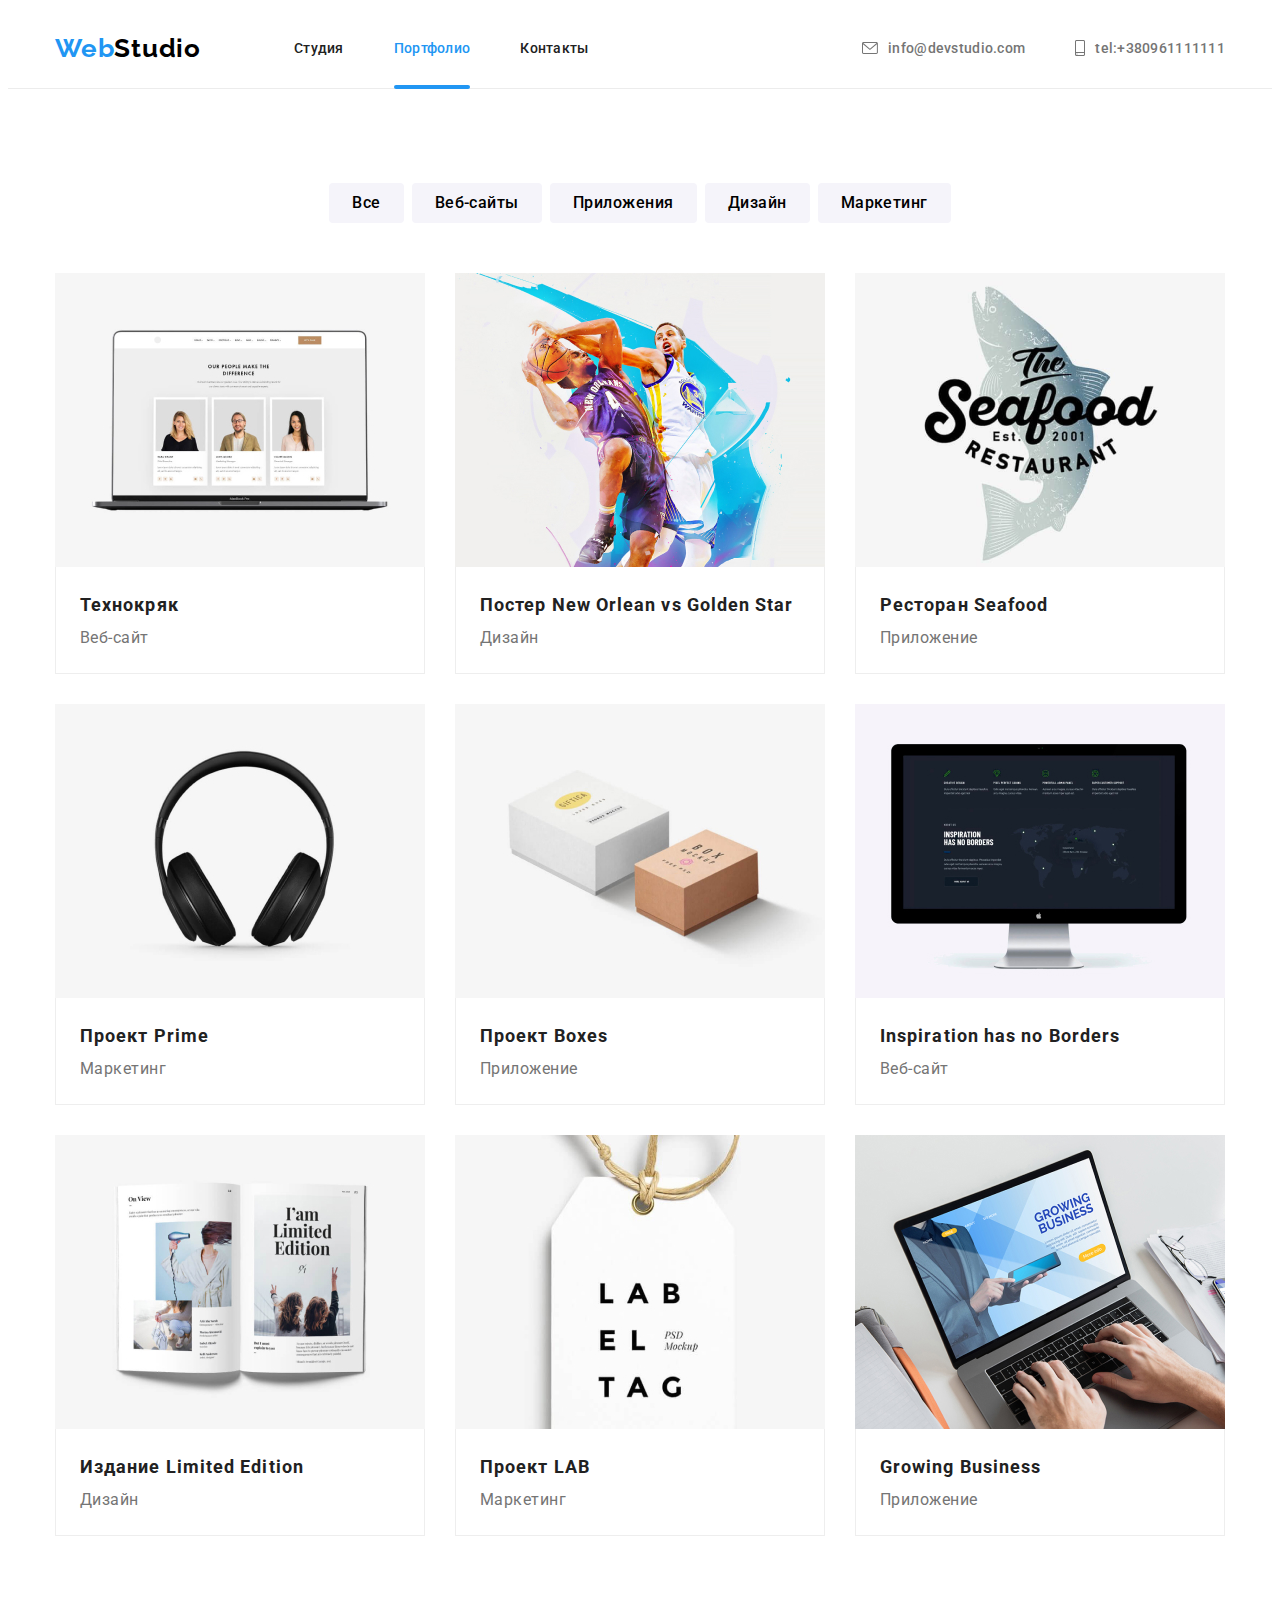
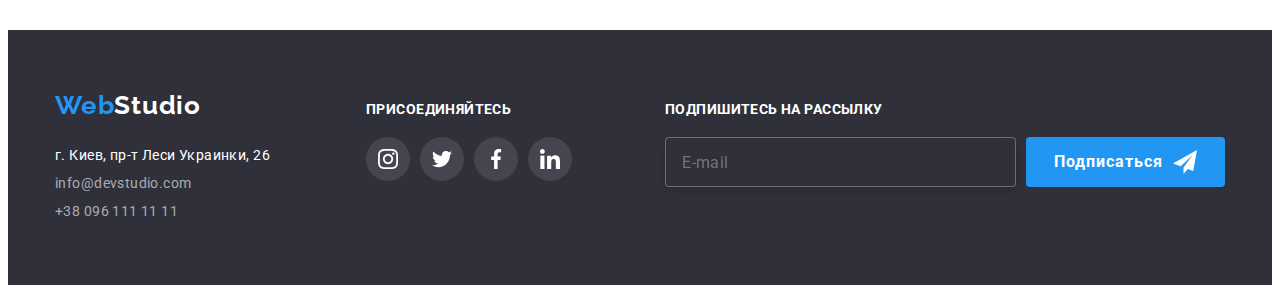
==== portfolio.html @ 7abb208d "Initial commit" ====
<!DOCTYPE html>
<html lang="ru">
  <head>
    <link rel="stylesheet" href="./css/normalize.css" />
    <meta charset="UTF-8" />
    <meta http-equiv="X-UA-Compatible" content="IE=edge" />
    <meta name="viewport" content="width=device-width, initial-scale=1.0" />
    <title>WebStudio</title>
    <link rel="preconnect" href="https://fonts.gstatic.com" />
    <link
      href="https://fonts.googleapis.com/css2?family=Raleway:wght@700&family=Roboto:wght@400;500;700;900&display=swap"
      rel="stylesheet"
    />
    <link
      rel="stylesheet"
      href="https://cdnjs.cloudflare.com/ajax/libs/modern-normalize/1.1.0/modern-normalize.min.css"
      integrity="sha512-wpPYUAdjBVSE4KJnH1VR1HeZfpl1ub8YT/NKx4PuQ5NmX2tKuGu6U/JRp5y+Y8XG2tV+wKQpNHVUX03MfMFn9Q=="
      crossorigin="anonymous"
      referrerpolicy="no-referrer"
    />
    <link
      rel="stylesheet"
      href="https://cdnjs.cloudflare.com/ajax/libs/animate.css/4.1.1/animate.min.css"
    />
    <link rel="stylesheet" href="./css/styles.css" />
    <link rel="stylesheet" type="text/css" href="./css/main.min.css">
  </head>
    
<!--Header-->
<header class="page-header">
    <div class="container">
        <nav class="main-nav">
            <a class="logo" href="./index.html"><span class="logo-span">Web</span>Studio</a>
            <ul class="header-list site-nav">
                <li class="item"><a href="./index.html" class="link">Студия</a></li>
                <li class="item"><a href="./portfolio.html" class="link current">Портфолио<div class="current-line animate__animated animate__zoomIn"></div></a></li>
                <li class="item"><a href="" class="link">Контакты</a></li>
            </ul>
        </nav>
        <ul class="header-list-contact">
            <li class="item"><a href="mailto:info@devstudio.com" class="link-contact">
            <svg class="header-contact-icons" width="16px" height="12px"> <use href="./img/sprite.svg#icon-pochta"></use></svg>info@devstudio.com</a></li>
            

          
            <li class="item"><a href="tel:+380961111111" class="link-contact"><svg class="header-contact-icons" width="10px" height="16px"> <use href="./img/sprite.svg#icon-phone"></use></svg>tel:+380961111111</a></li>
        </ul>
    </div>
</header>
<main>
    <section class="hero-portfolio">
        <div class="container">
            <h1 hidden>Заголовок</h1>

            <ul class="portfolio-button">
                <li class="section-portfolio-button"><button type="button">Все</button></li>
                <li class="section-portfolio-button"><button type="button">Веб-сайты</button></li>
                <li class="section-portfolio-button"><button type="button">Приложения</button></li>
                <li class="section-portfolio-button"><button type="button">Дизайн</button></li>
                <li class="section-portfolio-button"><button type="button">Маркетинг</button></li>
            </ul>


            <ul class="nobull portfolio-letters portfolio-list">
                <li><a class="portfolio-item" href="">
                    <div class="portfolio-item-section"><img src="./img/comp.jpg" alt="Технокряк" width="370" height="294"> 
                        <p class="portfolio-wind portfolio-overlay-text">Технокряк это современная площадка распространения коронавируса. Компании используют эту платформу для цифрового
                            шпионажа и атак на защищённые сервера конкурентов.</p></div>
                            <div class="portfolio-box"> <h3>Технокряк</h3>    
                            <p>Веб-сайт</p></div></a>
                </li>


                <li><a class="portfolio-item" href="">
                    <div class="portfolio-item-section"><img src="./img/basket.jpg" alt="basket" width="370" height="294">
                        <p class="portfolio-wind portfolio-overlay-text">Технокряк это современная площадка распространения коронавируса. Компании используют эту платформу для цифрового
                            шпионажа и атак на защищённые сервера конкурентов.</p></div>
                            <div class="portfolio-box"> <h3>Постер New Orlean vs Golden Star</h3>    
                            <p>Дизайн</p></div></a>
                </li>

                 <li><a class="portfolio-item" href="">
                    <div class="portfolio-item-section"><img src="./img/fish.png" alt="Ресторан Seafood" width="370" height="294">
                        <p class="portfolio-wind portfolio-overlay-text">Технокряк это современная площадка распространения коронавируса. Компании используют эту платформу для цифрового
                            шпионажа и атак на защищённые сервера конкурентов.</p></div>
                            <div class="portfolio-box"> <h3>Ресторан Seafood</h3>    
                            <p>Приложение</p></div></a>
                </li>

               <li><a class="portfolio-item" href="">
                    <div class="portfolio-item-section"><img src="./img/naush.jpg" alt="Проект Prime" width="370" height="294">
                        <p class="portfolio-wind portfolio-overlay-text">Технокряк это современная площадка распространения коронавируса. Компании используют эту платформу для цифрового
                            шпионажа и атак на защищённые сервера конкурентов.</p></div>
                            <div class="portfolio-box"> <h3>Проект Prime</h3>    
                            <p>Маркетинг</p></div></a>
                </li>

                <li><a class="portfolio-item" href="">
                    <div class="portfolio-item-section"><img src="./img/kub.jpg" alt="Проект Boxes" width="370" height="294">
                        <p class="portfolio-wind portfolio-overlay-text">Технокряк это современная площадка распространения коронавируса. Компании используют эту платформу для цифрового
                            шпионажа и атак на защищённые сервера конкурентов.</p></div>
                            <div class="portfolio-box"> <h3>Проект Boxes</h3>    
                            <p>Приложение</p></div></a>
                </li>

                <li><a class="portfolio-item" href="">
                    <div class="portfolio-item-section"><img src="./img/displ.jpg" alt="Inspiration has no Borders" width="370" height="294">
                        <p class="portfolio-wind portfolio-overlay-text">Технокряк это современная площадка распространения коронавируса. Компании используют эту платформу для цифрового
                            шпионажа и атак на защищённые сервера конкурентов.</p></div>
                            <div class="portfolio-box"> <h3>Inspiration has no Borders</h3>    
                            <p>Веб-сайт</p></div></a>
                </li>

                <li><a class="portfolio-item" href="">
                    <div class="portfolio-item-section"><img src="./img/magaz.jpg" alt="Издание Limited Edition" width="370" height="294">
                        <p class="portfolio-wind portfolio-overlay-text">Технокряк это современная площадка распространения коронавируса. Компании используют эту платформу для цифрового
                            шпионажа и атак на защищённые сервера конкурентов.</p></div>
                            <div class="portfolio-box"> <h3>Издание Limited Edition</h3>    
                            <p>Дизайн</p></div></a>
                </li>

                <li><a class="portfolio-item" href="">
                    <div class="portfolio-item-section"><img src="./img/lin.jpg" alt="Проект LAB" width="370" height="294">
                        <p class="portfolio-wind portfolio-overlay-text">Технокряк это современная площадка распространения коронавируса. Компании используют эту платформу для цифрового
                            шпионажа и атак на защищённые сервера конкурентов.</p></div>
                            <div class="portfolio-box"> <h3>Проект LAB</h3>    
                            <p>Маркетинг</p></div></a>
                </li>

                <li><a class="portfolio-item" href="">
                    <div class="portfolio-item-section"><img src="./img/nout.jpg" alt="Growing Business" width="370" height="294">
                        <p class="portfolio-wind portfolio-overlay-text">Технокряк это современная площадка распространения коронавируса. Компании используют эту платформу для цифрового
                            шпионажа и атак на защищённые сервера конкурентов.</p></div>
                            <div class="portfolio-box"> <h3>Growing Business</h3>    
                            <p>Приложение</p></div></a>
                </li>

            </ul>
        </div>

    </div>

</section>

    </main>

    <!--Низ-->

    <footer class="footer">
        <div class="container footer-container">

            <div class="logo-adress">
                <a class="logo" href="./index.html"><span class="logo-span">Web</span><span class="logo-span-footer">Studio</span></a>
                
       <address class="address-main">
            <ul class="list list-address">
              <li class="address-list">
                <a
                  class="address link"
                  href="https://goo.gl/maps/4EHFn5FGvcvZxBKC6"
                  target="_blank"
                  rel="noopener noreferrer"
                  >г. Киев, пр-т Леси Украинки, 26</a
                >
              </li>
              <li class="address-list">
                <a class="mail link" href="mailto:info@devstudio.com"
                  >info@devstudio.com</a
                >
              </li>
              <li class="address-list">
                <a class="phone link" href="tel:+380961111111"
                  >+38 096 111 11 11</a
                >
              </li>
            </ul>
          </address>
        </div>
        
      <!--Присоединиться в соц.сетях-->

      <div class="footer-set">
        <p class="footer-set-name">Присоединяйтесь</p>
        <ul class="set-list">
        <li class="set-item">
        <a class="set-link" href="">
        <svg class="set-icons"width="20px" height="20px"> 
        <use href="./img/sprite4.svg#icon-instagram1"></use>
        </svg>
        </a>   
        </li>
    
            <li class="set-item">
                <a class="set-link" href="">
                <svg class="set-icons"width="20px" height="20px"> 
                <use href="./img/sprite4.svg#icon-twitter1"></use>
                </svg>
                </a>   
                </li>
    
                <li class="set-item">
                    <a class="set-link" href="">
                    <svg class="set-icons"width="20px" height="20px"> 
                    <use href="./img/sprite4.svg#icon-facebook1"></use>
                    </svg>
                    </a>   
                    </li>
    
                    <li class="set-item">
                        <a class="set-link" href="">
                        <svg class="set-icons"width="20px" height="20px"> 
                        <use href="./img/sprite4.svg#icon-linkedin1"></use>
                    </svg>
                </a>
            </li>
        </ul>
    </div>
    <div class="foot-box-form">
        <p class="foot-box-tittle">Подпишитесь на рассылку</p>
        <form class="foot-form-send" action="" method="POST" autocomplete="off">
            <div class="foot-form-box-send">
                <input class="foot-form-input" type="email" id="email" placeholder="E-mail" required>
            <button class="foot-form-send-btn" type="submit">Подписаться
            <svg class="footer-form-icon" width="24px" height="24px">
                <use href="./img/sprite-icon.svg#icon-icon-send"></use>
            </svg></button>
            </div>
        </form>
    </div>
    </div>
    </footer>

    <script src="./js/modal.js"></script>
    <script src="./js/imask.js"></script>
    </body>
    </html>
---- css/main.min.css ----
@import url(c:\Users\user2\Documents\GitHub\goit-markup-hw-07\sass\vendors\_modern-normalize.css);:root{--primary-text-color: rgba(0, 0, 0, 0.8);--title-text-color: #000000;--accent-color: #2196f3;--cursor-button-color: #188ce8;--primary-white-color: #ffffff;--text-color-white: #ffffff;--text-footer: #ffffff99;--border-color: #ececec;--border-portfolio-color: #eeeeee;--portfolio-button-color: #f5f4fa;--text-color: #212121;--portfolio-color-title: #757575;--hero-background-color: #2f303a;--footer-item-color: rgba(255, 255, 255, 0.6);--social-icon-color: #afb1b8;--footer-icon-color: rgba(255, 255, 255, 0.1);--transition-timing-function: cubic-bezier(0.4, 0, 0.2, 1);--modal-form-input: rgba(33, 33, 33, 0.2);--textarea: rgba(117, 117, 117, 0.5);--footer-form-icon-color: #ffffff}.visually-hidden{position:absolute;width:1px;height:1px;margin:-1px;border:0;padding:0;white-space:nowrap;clip-path:inset(100%);clip:rect(0 0 0 0);overflow:hidden}body{font-family:'Roboto', sans-serif;color:#212121}h1,h2,h3,h4,h5,p{margin:0}ul{margin-top:0;margin-bottom:0;padding-left:0;list-style:none}.nobull{list-style-type:none}img{display:block;max-width:100%}.list{list-style:none}.link{text-decoration:none}.container{width:1200px;padding:0 15px;margin:0 auto}.container{width:1200px;margin:0 auto}.container{width:1200px;padding:0 15px;margin:0 auto}.logo-span-header-03{color:black}.nobull{list-style-type:none}.page-header .container{display:flex;align-items:center}.page-header .container{display:flex;align-items:center}.page-header .container{display:flex;align-items:center}.header-list{display:flex}.header-list-contact{display:flex}.header-list .item+.item{margin-left:50px}.page-header{border-bottom:1px solid var(--border-color);max-width:1600px;margin:0 auto}.header-list .item+.item{margin-left:50px}.header-list-contact .item+.item{margin-left:50px}.header-list .link:active,.header-list .link:hover,.header-list .link:focus,.header-list-contact .link-contact:hover,.header-list-contact .link-contact:focus,.header-list .link.current,.header-list-contact .link-contact.current{color:var(--accent-color)}.site-nav .link{display:block;padding:32px 0;font-style:normal;font-weight:500;font-size:14px;line-height:16px;letter-spacing:0.02em;text-decoration:none;color:#212121}.link-contact{text-decoration:none;font-style:normal;font-weight:500;font-size:14px;line-height:16px;letter-spacing:0.02em;color:var(--portfolio-color-title);display:flex;align-items:center}a.list-item-cheked{color:#212121}.list-item a:hover,.list-item a:focus{color:#2196f3;background:#ffffff}.list-item .current link{margin-right:50px}.list-item .current{color:#2196f3;text-decoration:none}.header-nav a:hover a:focus .header-nav-two a:hover a:focus .header-nav-three a:hover a:focus{color:#2196f3;background:#ffffff}.list-item:not(:last-child){margin-right:50px}.list-item{margin-right:50px;margin-left:50px;display:flex;padding:32px 0;font-family:Roboto;font-style:normal;font-weight:500;font-size:14px;line-height:16px;letter-spacing:0.02em;color:#212121;text-decoration:none}.list-item-cheked-mal{margin-right:50px;margin-left:50px;text-decoration:none;font-family:Roboto;font-style:normal;font-weight:500;font-size:14px;line-height:16px;letter-spacing:0.02em;color:#757575}.list-item-cheked-tel{margin-left:50px;margin-right:50px;text-decoration:none;font-family:Roboto;font-style:normal;font-weight:500;font-size:14px;line-height:16px;letter-spacing:0.02em;color:#757575}.page-header .container{display:flex;align-items:center}.main-nav .logo{margin-right:93px}.header-list{display:flex}.header-list-contact{display:flex;margin-left:auto}.header-list .item+.item{margin-left:50px}.header-list:not(:last-child){margin-right:50px}.header-list-contact .item+.item{margin-left:50px}.main-nav{display:flex;align-items:center}.page-header{border-bottom:1px solid var(--border-color);max-width:1600px;margin:0px auto;background-color:none}.logo{font-family:'Raleway', sans-serif;text-decoration:none;font-style:normal;font-weight:bold;font-size:26px;line-height:31px;color:var(--title-text-color);letter-spacing:0.03em}.logo-span{color:var(--accent-color)}a.list-item-cheked{color:#212121}.list-item a:hover,.list-item a:focus{color:#2196f3;background:#ffffff}.section-texxt{text-align:center;color:var(--portfolio-color-title)}svg:not(:root){overflow:hidden}.header-contact-icons{margin-right:10px;fill:currentColor}.main-nav .logo{margin-right:93px}.header-list{display:flex}.header-list-contact{display:flex;margin-left:auto}.header-list .item+.item{margin-left:50px}.header-list:not(:last-child){margin-right:50px}.header-list-contact .item+.item{margin-left:50px}.header-list{display:flex}.header-list .link:active,.header-list .link:hover,.header-list .link:focus,.header-list-contact .link-contact:hover,.header-list-contact .link-contact:focus,.header-list .link.current,.header-list-contact .link-contact.current{color:var(--accent-color)}.header-item .current{color:#2196f3;text-decoration:none}.header-nav a:hover a:focus .header-nav-two a:hover a:focus .header-nav-three a:hover a:focus{color:#2196f3;background:#ffffff}.head{padding-top:25px;padding-bottom:25px;border-bottom:1px solid #ececec}.head-container{display:flex;justify-content:space-between}.navigation{display:flex;align-items:center}.list-contact{display:flex;align-items:center}.list-contact .contact:not(:last-child){margin-right:50px}.colortext{font-family:var(--secondary-font);font-weight:bold;font-size:26px;line-height:1.2;letter-spacing:0.03em;color:var(--accent-color)}.site-nav .link{display:block;padding:32px 0;font-style:normal;font-weight:500;font-size:14px;line-height:16px;letter-spacing:0.02em;text-decoration:none;background-color:white;transition:color 250ms var(--transition-timing-function)}.link-contact{text-decoration:none;font-style:normal;font-weight:500;font-size:14px;line-height:16px;letter-spacing:0.02em;color:var(--portfolio-color-title);background-color:white;transition:color 250ms var(--transition-timing-function)}.address-main{margin-top:20px}.address{font-weight:normal;font-size:14px;line-height:2;letter-spacing:0.03em;color:#ffffff}.address:hover,.address:focus{color:var(--accent-color)}.mail{font-weight:normal;font-size:14px;line-height:2;letter-spacing:0.03em;color:rgba(255,255,255,0.6)}.mail:hover,.mail:focus{color:var(--accent-color)}.phone{font-weight:normal;font-size:14px;line-height:2;letter-spacing:0.03em;color:rgba(255,255,255,0.6)}.phone:hover,.phone:focus{color:var(--accent-color)}address{font-style:normal}h1,h2,h3,h4,h5,p{margin:0}.header-list{display:flex}.header-list-contact{display:flex}.header-list .item+.item{margin-left:50px}.page-header{border-bottom:1px solid var(--border-color);max-width:1600px;margin:0 auto}.header-list .item+.item{margin-left:50px}.header-list-contact .item+.item{margin-left:50px}.header-list .link:active,.header-list .link:hover,.header-list .link:focus,.header-list-contact .link-contact:hover,.header-list-contact .link-contact:focus,.header-list .link.current,.header-list-contact .link-contact.current{color:var(--accent-color)}.header-nav a:hover a:focus .header-nav-two a:hover a:focus .header-nav-three a:hover a:focus{color:#2196f3;background:#ffffff}.page-header .container{display:flex;align-items:center}.main-nav .logo{margin-right:93px}.header-list{display:flex}.header-list-contact{display:flex;margin-left:auto}.header-list .item+.item{margin-left:50px}.header-list:not(:last-child){margin-right:50px}.header-list-contact .item+.item{margin-left:50px}.main-nav{display:flex;align-items:center}.page-header{border-bottom:1px solid var(--border-color);max-width:1600px;margin:0px auto;background-color:none}.page-header .container{display:flex;align-items:center}.main-nav .logo{margin-right:93px}.header-list{display:flex}.header-list-contact{display:flex;margin-left:auto}.header-list .item+.item{margin-left:50px}.header-list:not(:last-child){margin-right:50px}.header-list-contact .item+.item{margin-left:50px}img{display:block;max-width:100%}.header-list{display:flex}a.list-item-cheked{color:#212121}.list-item a:hover,.list-item a:focus{color:#2196f3;background:#ffffff}.header-item .current{color:#2196f3;text-decoration:none}.header-nav a:hover a:focus .header-nav-two a:hover a:focus .header-nav-three a:hover a:focus{color:#2196f3;background:#ffffff}.head{padding-top:25px;padding-bottom:25px;border-bottom:1px solid #ececec}.head-container{display:flex;justify-content:space-between}.header-list .link:active,.header-list .link:hover,.header-list .link:focus,.header-list-contact .link-contact:hover,.header-list-contact .link-contact:focus,.header-list .link.current,.header-list-contact .link-contact.current{color:var(--accent-color)}.header-contact-icons{margin-right:10px;fill:currentColor}.section-hero-background{background-color:var(--hero-background-color);padding-top:200px;padding-bottom:200px;text-align:center;max-width:1600px;margin:0 auto;background:#2f303a;background-image:linear-gradient(rgba(47,48,58,0.4), rgba(47,48,58,0.4)),url(../img/header-background.jpg)}.section-hero-background{background-color:var(--hero-background-color);padding-top:200px;padding-bottom:200px;text-align:center;max-width:1600px;margin:0 auto;background:#2f303a;background-image:linear-gradient(rgba(47,48,58,0.4), rgba(47,48,58,0.4)),url(../img/header-background.jpg)}.section-hero-color{font-style:normal;font-weight:900;font-size:44px;line-height:60px;text-align:center;letter-spacing:0.06em;text-transform:uppercase;color:var(--primary-white-color);width:696px;margin:0 auto;margin-bottom:30px}.site-nav .current-line{position:relative;bottom:-33px}.site-nav .current-line::after{content:'';display:inline-block;width:100%;height:4px;border-radius:2px;background-color:var(--accent-color);bottom:0px;position:absolute}.section-hero-color{font-style:normal;font-weight:900;font-size:44px;line-height:60px;text-align:center;letter-spacing:0.06em;text-transform:uppercase;color:#ffffff;width:696px;margin:0 auto;margin-bottom:30px}.button-hero-section{border:1px solid transparent;font-family:"Roboto", sans-serif;cursor:pointer;font-style:normal;font-weight:bold;font-size:16px;line-height:30px;letter-spacing:0.06em;box-shadow:0px 4px 4px rgba(0,0,0,0.15);border-radius:4px;min-width:200px;min-height:50px}.button-hero-section.primary{color:#ffffff;background-color:var(--accent-color);background-color:rgba(33,150,243,0.9);opacity:0.9;transition:background-color 250ms var(--transition-timing-function),color 250ms var(--transition-timing-function),opacity 250ms var(--transition-timing-function)}.section-hero-color{font-style:normal;font-weight:900;font-size:44px;line-height:60px;text-align:center;letter-spacing:0.06em;text-transform:uppercase;color:var(--primary-white-color);width:696px;margin:0 auto;margin-bottom:30px}.button-hero-section{border:1px solid transparent;font-family:"Roboto", sans-serif;cursor:pointer;font-style:normal;font-weight:bold;font-size:16px;line-height:30px;letter-spacing:0.06em;box-shadow:0px 4px 4px rgba(0,0,0,0.15);border-radius:4px;min-width:200px;min-height:50px}.button-hero-section.primary{color:#ffffff;background-color:var(--accent-color);background-color:rgba(33,150,243,0.9);opacity:0.9;transition:background-color 250ms var(--transition-timing-function),color 250ms var(--transition-timing-function),opacity 250ms var(--transition-timing-function)}.button-hero-section{border:1px solid transparent;font-family:'Roboto', sans-serif;cursor:pointer;font-style:normal;font-weight:bold;font-size:16px;line-height:30px;letter-spacing:0.06em;box-shadow:0px 4px 4px rgba(0,0,0,0.15);border-radius:4px;min-width:200px;min-height:50px;transition:box-shadow 250ms var(--transition-timing-function)}button,[type="button"],[type="reset"],[type="submit"]{-webkit-appearance:button}button,select{text-transform:none}button,input,optgroup,select,textarea{font-family:inherit;font-size:100%;line-height:1.15;margin:0}.hero-portfolio{padding-top:94px;padding-bottom:94px}.footer-set-name{font-weight:700;font-size:14px;line-height:16px;letter-spacing:0.03em;text-transform:uppercase;color:var(--primary-white-color)}.set-list{display:flex;margin-top:20px}.footer-set{margin-left:70px}.set-link{display:flex;border-radius:50%;align-items:center;justify-content:center;width:44px;height:44px;background:var(--footer-icon-color);fill:var(--primary-white-color);transition:background-color 250ms var(--transition-timing-function),fill 250ms var(--transition-timing-function)}.set-item+.set-item{margin-left:10px}.set-link:hover,.set-link:focus{background-color:var(--accent-color)}.logo{font-family:'Raleway', sans-serif;text-decoration:none;font-style:normal;font-weight:bold;font-size:26px;line-height:31px;color:var(--title-text-color);letter-spacing:0.03em}.logo-span-03{color:#2196f3}.logo-span-header-03{color:black}.logo-span{color:#2196f3}.logo-span-footer{color:#ffffff}.logo-span{color:var(--accent-color)}.footer .footer-set{list-style:none}.footer-class{display:block}.list list-address .address-list{font-style:normal;font-weight:normal;font-size:14px;line-height:24px;text-decoration:none;letter-spacing:0.03em;color:var(--footer-item-color);transition:color 250ms var(--transition-timing-function)}.contact-form{min-height:581px;margin:0 auto;padding:20px}.footer-container{display:flex;align-items:baseline;width:1200px;right:252px}.footer-set-name{font-weight:700;font-size:14px;line-height:16px;letter-spacing:0.03em;text-transform:uppercase;color:var(--primary-white-color)}.set-list{display:flex;margin-top:20px}.footer-set{margin-left:70px}.set-link{display:flex;border-radius:50%;align-items:center;justify-content:center;width:44px;height:44px;background:var(--footer-icon-color);fill:var(--primary-white-color);transition:background-color 250ms var(--transition-timing-function),fill 250ms var(--transition-timing-function)}.set-item+.set-item{margin-left:10px}.set-link{display:flex;border-radius:50%;align-items:center;justify-content:center;width:44px;height:44px;background:var(--footer-icon-color);fill:var(--primary-white-color);transition:background-color 250ms var(--transition-timing-function),fill 250ms var(--transition-timing-function)}.set-item+.set-item{margin-left:10px}.set-link:hover,.set-link:focus{background-color:var(--accent-color)}.footer .footer-set{list-style:none}.footer-class{display:block}.footer-container{display:flex;align-items:baseline;width:1200px;right:252px}.container{width:1200px;padding:0 15px;margin:0 auto}.set-link:hover,.set-link:focus{color:#ffffff}.set-link:focus .set-icons,.set-link:hover .set-icons{fill:#ffffff;transition:transform 250ms,color 250ms var(--transition-timing-function)}.address-main{margin-top:20px}.address{font-weight:normal;font-size:14px;line-height:2;letter-spacing:0.03em;color:#ffffff}.address:hover,.address:focus{color:var(--accent-color)}.mail{font-weight:normal;font-size:14px;line-height:2;letter-spacing:0.03em;color:rgba(255,255,255,0.6)}.mail:hover,.mail:focus{color:var(--accent-color)}.phone{font-weight:normal;font-size:14px;line-height:2;letter-spacing:0.03em;color:rgba(255,255,255,0.6)}.phone:hover,.phone:focus{color:var(--accent-color)}address{font-style:normal}.foot-box-form{margin-left:93px;width:100%}.foot-box-tittle{font-style:normal;font-weight:bold;font-size:14px;line-height:16px;letter-spacing:0.03em;text-transform:uppercase;color:var(--primary-white-color)}footer-form-icon{fill:var(--footer-form-icon-color)}.foot-form-input{width:100%;height:50px;border-radius:4px;padding-left:16px;outline:none;font-style:normal;font-weight:normal;font-size:16px;line-height:20px;background-color:var(--hero-background-color);border:1px solid rgba(255,255,255,0.3);box-sizing:border-box;filter:drop-shadow(0px 4px 4px rgba(0,0,0,0.15));align-items:center;letter-spacing:0.03em;display:flex;color:rgba(255,255,255,0.6)}.foot-form-input:hover,.foot-form-input:focus{border-color:var(--accent-color);color:var(--primary-white-color)}.foot-form-box-send{display:flex;align-items:center}.foot-form-send{margin-top:20px}.footer-form-icon{fill:var(--footer-form-icon-color);margin-left:10px}.footer-form-icon{fill:var(--footer-form-icon-color)}.form-send-button:focus,.form-send-button:hover{background:#188ce8;box-shadow:0px 4px 4px rgba(0,0,0,0.15);cursor:pointer}.foot-form-send-btn::after{width:24px;height:24px;margin-left:10px;background-image:url(../images/icon-send.svg);background-size:contain;background-repeat:no-repeat;background-position:center}.foot-form-send-btn:hover,.foot-form-send-btn:focus{background:#188ce8}.foot-form-send-btn{display:inline-flex;border:none;padding:10px 28px;background-color:var(--accent-color);color:white;align-items:center;text-align:center;letter-spacing:0.06em;font-family:var(--main-font);border-radius:4px;font-weight:bold;font-size:16px;line-height:1.87;margin-left:10px;transition:background-color 250ms cubic-bezier(0.4, 0, 0.2, 1)}.footer-set-name{font-weight:700;font-size:14px;line-height:16px;letter-spacing:0.03em;text-transform:uppercase;color:var(--primary-white-color)}.set-list{display:flex;margin-top:20px}.footer-set{margin-left:70px}.set-link{display:flex;border-radius:50%;align-items:center;justify-content:center;width:44px;height:44px;background:var(--footer-icon-color);fill:var(--primary-white-color);transition:background-color 250ms var(--transition-timing-function),fill 250ms var(--transition-timing-function)}.set-item+.set-item{margin-left:10px}.footer-set-name{font-weight:700;font-size:14px;line-height:16px;letter-spacing:0.03em;text-transform:uppercase;color:var(--primary-white-color)}.set-list{display:flex;margin-top:20px}.footer-set{margin-left:70px}.footer{background:#2f303a;padding-top:60px;padding-bottom:60px;list-style:none}.logo-span-footer{color:var(--primary-white-color)}.logo{margin-right:95px;font-family:var(--secondary-font);font-weight:bold;font-size:26px;line-height:1.2;letter-spacing:0.03em;color:#000000}.logo{font-family:"Raleway", sans-serif;text-decoration:none;font-style:normal;font-weight:bold;font-size:26px;line-height:31px;color:var(--title-text-color);letter-spacing:0.03em}.logo-span{color:var(--accent-color)}.footer-list .footer-item:hover,.footer-list .footer-item:focus,.footer-list .footer-map:hover,.footer-list .footer-map:focus{color:var(--accent-color)}.logo-footer{font-family:"Raleway", sans-serif;font-style:normal;font-weight:bold;font-size:26px;line-height:31px;letter-spacing:0.03em;color:#ffffff}.set-link{display:flex;border-radius:50%;align-items:center;justify-content:center;width:44px;height:44px;background:var(--footer-icon-color);fill:var(--primary-white-color);transition:background-color 250ms var(--transition-timing-function),fill 250ms var(--transition-timing-function)}.set-item+.set-item{margin-left:10px}.set-link:hover,.set-link:focus{background-color:var(--accent-color);transition:transform 250ms,color 250ms var(--transition-timing-function)}.footer-container{display:flex;align-items:baseline}.set-link:hover,.set-link:focus{background-color:var(--accent-color)}.footer .footer-set{list-style:none}.footer-class{display:block}.logo-span{color:#2196f3}.logo-span-footer{color:#ffffff}.logo-span-03{color:#2196f3}.footer-container{display:flex;align-items:baseline;width:1200px;right:252px}.container{width:1200px;margin:0 auto}.page-header .container{display:flex;align-items:center}.logo-span-header-03{color:black}.header-list{display:flex}.header-list-contact{display:flex}.header-list .item+.item{margin-left:50px}.portfolio-letters a{text-decoration:none}.portfolio-letters h3{font-style:normal;font-weight:bold;font-size:18px;line-height:36px;letter-spacing:0.06em;color:var(--text-color)}.portfolio-list{display:flex;flex-wrap:wrap;margin-left:-30px;margin-top:-30px}.portfolio-all{margin-left:30px;margin-top:30px}.portfolio-letters a{text-decoration:none}.portfolio-letters h3{font-style:normal;font-weight:bold;font-size:18px;line-height:36px;letter-spacing:0.06em;color:var(--text-color)}.portfolio-letters p{font-style:normal;font-weight:normal;font-size:16px;line-height:30px;letter-spacing:0.03em;color:var(--portfolio-color-title)}.portfolio-list{display:flex;flex-wrap:wrap;margin-left:-30px;margin-top:-30px}.portfolio-all{margin-left:30px;margin-top:30px}.portfolio-box{padding:20px 24px;border:1px solid var(--border-portfolio-color);border-top:none}.section-portfolio-button button{display:inline-block;border:1px solid transparent;font-style:normal;font-weight:500;font-size:16px;line-height:26px;text-align:center;letter-spacing:0.03em;background-color:var(--portfolio-button-color);border-radius:4px;padding:6px 22px}.portfolio-button{display:flex;justify-content:center;margin-bottom:50px;color:#ffffff}.section-portfolio-button+.section-portfolio-button{margin-left:8px}.portfolio-button button:hover,.portfolio-button button:focus{background-color:var(--accent-color);color:var(--primary-white-color);cursor:pointer}.portfolio-letters p{font-style:normal;font-weight:normal;font-size:16px;line-height:30px;letter-spacing:0.03em;color:var(--portfolio-color-title)}.hero-portfolio{padding-top:94px;padding-bottom:94px}.portfolio-list{display:flex;flex-wrap:wrap;margin-left:-30px;margin-top:-30px}.portfolio-all{margin-left:30px;margin-top:30px}.portfolio-box{padding:20px 24px;border:1px solid var(--border-portfolio-color);border-top:none}.page-header{border-bottom:1px solid var(--border-color);max-width:1600px;margin:0 auto}.header-list .item+.item{margin-left:50px}.header-list-contact .item+.item{margin-left:50px}.header-list .link:active,.header-list .link:hover,.header-list .link:focus,.header-list-contact .link-contact:hover,.header-list-contact .link-contact:focus,.header-list .link.current,.header-list-contact .link-contact.current{color:var(--accent-color)}.site-nav .link{display:block;padding:32px 0;font-style:normal;font-weight:500;font-size:14px;line-height:16px;letter-spacing:0.02em;text-decoration:none;color:#212121}.link-contact{text-decoration:none;font-style:normal;font-weight:500;font-size:14px;line-height:16px;letter-spacing:0.02em;color:var(--portfolio-color-title);display:flex;align-items:center}a.list-item-cheked{color:#212121}.list-item a:hover,.list-item a:focus{color:#2196f3;background:#ffffff}.list-item .current link{margin-right:50px}.list-item .current{color:#2196f3;text-decoration:none}.header-list{display:flex}.header-list-contact{display:flex;margin-left:auto}.header-list .item+.item{margin-left:50px}.header-list:not(:last-child){margin-right:50px}.header-list-contact .item+.item{margin-left:50px}.header-list{display:flex}.header-list-contact{display:flex;margin-left:auto}.header-list .item+.item{margin-left:50px}.header-list:not(:last-child){margin-right:50px}.header-list-contact .item+.item{margin-left:50px}.portfolio-letters a{text-decoration:none}.portfolio-letters h3{font-style:normal;font-weight:bold;font-size:18px;line-height:36px;letter-spacing:0.06em;color:var(--text-color)}.portfolio-letters p{font-style:normal;font-weight:normal;font-size:16px;line-height:30px;letter-spacing:0.03em;color:var(--portfolio-color-title)}.portfolio-list{display:flex;flex-wrap:wrap;margin-left:-30px;margin-top:-30px}.portfolio-all{margin-left:30px;margin-top:30px}.portfolio-box{padding:20px 24px;border:1px solid var(--border-portfolio-color);border-top:none}img{display:block;max-width:100%}.header-list{display:flex}.header-list .link:active,.header-list .link:hover,.header-list .link:focus,.header-list-contact .link-contact:hover,.header-list-contact .link-contact:focus,.header-list .link.current,.header-list-contact .link-contact.current{color:var(--accent-color)}.header-contact-icons{margin-right:10px;fill:currentColor}.section-portfolio-button button{display:inline-block;border:1px solid transparent;font-style:normal;font-weight:500;font-size:16px;line-height:26px;text-align:center;letter-spacing:0.03em;background-color:var(--portfolio-button-color);border-radius:4px;padding:6px 22px;box-shadow:none;transition:background-color 250ms var(--transition-timing-function),box-shadow 250ms var(--transition-timing-function),color 250ms var(--transition-timing-function)}.portfolio-item{margin-left:30px;margin-top:30px;display:block;box-shadow:none;transition:box-shadow 250ms var(--transition-timing-function)}.portfolio-list{display:flex;flex-wrap:wrap;margin-left:-30px;margin-top:-30px}.portfolio-letters a{text-decoration:none}.portfolio-letters h3{font-style:normal;font-weight:bold;font-size:18px;line-height:36px;letter-spacing:0.06em;color:var(--text-color)}.portfolio-letters p{font-style:normal;font-weight:normal;font-size:16px;line-height:30px;letter-spacing:0.03em;color:var(--portfolio-color-title)}.portfolio-list{display:flex;flex-wrap:wrap;margin-left:-30px;margin-top:-30px}.portfolio-item{margin-left:30px;margin-top:30px;display:block;box-shadow:none;transition:box-shadow 250ms var(--transition-timing-function)}.portfolio-item:hover,.portfolio-item:focus{box-shadow:0px 1px 1px rgba(0,0,0,0.12),0px 4px 4px rgba(0,0,0,0.06),1px 4px 6px rgba(0,0,0,0.16);cursor:pointer;box-sizing:border-box;display:block;transition:transform 250ms,color 250ms var(--transition-timing-function)}.portfolio-item-img{position:relative;overflow:hidden}.portfolio-box{padding:20px 24px;border:1px solid var(--border-portfolio-color);border-top:none}.portfolio-item .portfolio-overlay-text{height:100%;width:100%;font-family:Roboto;font-style:normal;font-weight:normal;font-size:18px;background:rgba(33,150,243,0.9);color:#ffffff;line-height:28px;letter-spacing:0.03em;padding:63px 24px;overflow:auto;transform:translateY(100%);transition:transform 250ms,color 250ms var(--transition-timing-function)}.portfolio-item .portfolio-wind{position:absolute;top:0;left:0}.portfolio-item-section{position:relative;overflow:hidden}.portfolio-item:hover .portfolio-overlay-text,.portfolio-item:focus .portfolio-overlay-text{transform:translateY(0%);transition:transform 250ms var(--transition-timing-function)}.portfolio-item .portfolio-wind{position:absolute;top:0;left:0}.portfolio-item{margin-left:30px;margin-top:30px;display:block;box-shadow:none;transition:box-shadow 250ms var(--transition-timing-function)}.portfolio-list{display:flex;flex-wrap:wrap;margin-left:-30px;margin-top:-30px}.portfolio-letters a{text-decoration:none}.portfolio-letters h3{font-style:normal;font-weight:bold;font-size:18px;line-height:36px;letter-spacing:0.06em;color:var(--text-color)}.portfolio-letters p{font-style:normal;font-weight:normal;font-size:16px;line-height:30px;letter-spacing:0.03em;color:var(--portfolio-color-title)}.portfolio-list{display:flex;flex-wrap:wrap;margin-left:-30px;margin-top:-30px}.portfolio-item{margin-left:30px;margin-top:30px;display:block;box-shadow:none;transition:box-shadow 250ms var(--transition-timing-function)}.portfolio-item:hover,.portfolio-item:focus{box-shadow:0px 1px 1px rgba(0,0,0,0.12),0px 4px 4px rgba(0,0,0,0.06),1px 4px 6px rgba(0,0,0,0.16);cursor:pointer;box-sizing:border-box;display:block;transition:transform 250ms,color 250ms var(--transition-timing-function)}.portfolio-item-img{position:relative;overflow:hidden}.portfolio-box{padding:20px 24px;border:1px solid var(--border-portfolio-color);border-top:none}.portfolio-item .portfolio-overlay-text{height:100%;width:100%;font-family:Roboto;font-style:normal;font-weight:normal;font-size:18px;background:rgba(33,150,243,0.9);color:#ffffff;line-height:28px;letter-spacing:0.03em;padding:63px 24px;overflow:auto;transform:translateY(100%);transition:transform 250ms,color 250ms var(--transition-timing-function)}.portfolio-item .portfolio-wind{position:absolute;top:0;left:0}.portfolio-item-section{position:relative;overflow:hidden}.portfolio-item:hover .portfolio-overlay-text,.portfolio-item:focus .portfolio-overlay-text{transform:translateY(0%);transition:transform 250ms var(--transition-timing-function)}.portfolio-item .portfolio-wind{position:absolute;top:0;left:0}.client{background-color:var(--primary-white-color);padding-top:94px;padding-bottom:94px;max-width:1600px;margin:0px auto}.client-list{display:flex}.client-link{display:flex;align-items:center;justify-content:center;width:170px;height:92px;border-radius:4px;border:1px solid var(--social-icon-color)}.client-item+.client-item{margin-left:30px}.client-icons :hover{border:1px solid var(--accent-color)}.client-icons :focus{border:1px solid var(--accent-color)}.client{background-color:var(--primary-white-color);padding-top:94px;padding-bottom:94px;max-width:1600px;margin:0px auto}.client-list{display:flex}.client-link{display:flex;align-items:center;justify-content:center;width:170px;height:92px;border-radius:4px;border:1px solid var(--social-icon-color)}.client{background-color:var(--primary-white-color);padding-top:94px;padding-bottom:94px;max-width:1600px;margin:0px auto}.client-list{display:flex}.client-link{display:flex;align-items:center;justify-content:center;width:170px;height:92px;border:1px solid var(--social-icon-color);border-radius:4px;fill:var(--social-icon-color);transition:fill 250ms var(--transition-timing-function),border 250ms var(--transition-timing-function)}.client-item+.client-item{margin-left:30px}.client-link:hover,.client-link:focus{fill:var(--accent-color);border:1px solid var(--accent-color)}.client-item+.client-item{margin-left:30px}.client-icons :hover{border:1px solid var(--accent-color)}.client-icons :focus{border:1px solid var(--accent-color)}.form-send-button{padding:10px 55px;margin:0 auto;justify-content:center;cursor:pointer;font-style:normal;font-weight:bold;font-size:16px;line-height:30px;display:block;align-items:center;text-align:center;letter-spacing:0.06em;color:#ffffff;background-color:#2196f3;border-radius:4px;border:1px solid transparent;transition:background-color 250ms var(--transition-timing-function),box-shadow 250ms var(--transition-timing-function)}.button-hero-section{border:1px solid transparent;font-family:'Roboto', sans-serif;cursor:pointer;font-style:normal;font-weight:bold;font-size:16px;line-height:30px;letter-spacing:0.06em;box-shadow:0px 4px 4px rgba(0,0,0,0.15);border-radius:4px;min-width:200px;min-height:50px;transition:box-shadow 250ms var(--transition-timing-function)}button,[type="button"],[type="reset"],[type="submit"]{-webkit-appearance:button}button,select{text-transform:none}button,input,optgroup,select,textarea{font-family:inherit;font-size:100%;line-height:1.15;margin:0}.form-send-button:focus,.form-send-button:hover{background:#188ce8;box-shadow:0px 4px 4px rgba(0,0,0,0.15);cursor:pointer}.section-portfolio-button button{display:inline-block;border:1px solid transparent;font-style:normal;font-weight:500;font-size:16px;line-height:26px;text-align:center;letter-spacing:0.03em;background-color:var(--portfolio-button-color);border-radius:4px;padding:6px 22px;box-shadow:none;transition:background-color 250ms var(--transition-timing-function),box-shadow 250ms var(--transition-timing-function),color 250ms var(--transition-timing-function)}button,[type="button"],[type="reset"],[type="submit"]{-webkit-appearance:button}button,input,optgroup,select,textarea{font-family:inherit;font-size:100%;line-height:1.15;margin:0}*,::before,::after{box-sizing:border-box}button,select{text-transform:none}button,input,optgroup,select,textarea{font-family:inherit;font-size:100%;line-height:1.15;margin:0}.btn-close{width:11px;fill:var(--logo-color)}*,::after,::before{box-sizing:border-box}.btn-close{fill:var(--logo-color)}.animate__pulse{-webkit-animation-name:pulse;animation-name:pulse;-webkit-animation-timing-function:ease-in-out;animation-timing-function:ease-in-out}.animate__animated{-webkit-animation-duration:1s;animation-duration:1s;-webkit-animation-duration:var(--animate-duration);animation-duration:var(--animate-duration);-webkit-animation-fill-mode:both;animation-fill-mode:both}.animate__zoomIn{-webkit-animation-name:zoomIn;animation-name:zoomIn}.animate__animated{-webkit-animation-duration:1s;animation-duration:1s;-webkit-animation-duration:var(--animate-duration);animation-duration:var(--animate-duration);-webkit-animation-fill-mode:both;animation-fill-mode:both}.backdrop{position:fixed;top:0;left:0;width:100vw;height:100vh;background-color:rgba(0,0,0,0.2);opacity:1;visibility:visible;pointer-events:auto;transition-timing-function:cubic-bezier 0.4,0,0.2,1}.modal{position:absolute;padding:40px;width:528px;height:581px;left:50%;top:50%;background-color:#ffffff;transform:translate(-50%, -50%);box-shadow:0px 1px 3px rgba(0,0,0,0.12),0px 1px 1px rgba(0,0,0,0.14),0px 2px 1px rgba(0,0,0,0.2);border-radius:4px}.close:hover,.close:focus{fill:var(--accent-color);border-color:var(--accent-color)}.visually-hidden{position:absolute;width:1px;height:1px;margin:-1px;border:0;padding:0;white-space:nowrap;clip-path:inset(100%);clip:rect(0 0 0 0);overflow:hidden}.backdrop.is-hidden{visibility:hidden;opacity:0;pointer-events:none}.close{position:absolute;top:8px;right:8px;display:flex;justify-content:center;align-items:center;width:30px;height:30px;box-sizing:border-box;border:1px solid rgba(0,0,0,0.1);border-radius:50%;background-color:transparent}[type="button"],[type="reset"],[type="submit"],button{-webkit-appearance:button}.modal-form-title{font-style:normal;font-weight:bold;font-size:20px;line-height:23px;text-align:center;letter-spacing:0.03em;color:#212121;text-align:center;margin-bottom:12px}.modal-icons{position:absolute;left:12px;transform:translateY(-50%);top:50%}.form-input{width:100%;height:40px;border:1px solid var(--modal-form-input);border-radius:4px;padding-left:42px;outline:none}.form-input:hover,.form-input:focus{border-color:var(--accent-color)}.form-input:hover+.form-icon,.form-input:focus+.form-icon{fill:var(--accent-color)}.modal-lebel{font-style:normal;font-weight:normal;font-size:12px;line-height:14px;letter-spacing:0.01em;color:var(--portfolio-color-title);margin-bottom:4px;display:inline-block}::before,::after{box-sizing:border-box}.modal-form-comment::placeholder{font-style:normal;font-weight:normal;font-size:14px;line-height:16px;letter-spacing:0.01em;color:var(--textarea)}.modal-form-comment{width:100%;height:120px;border:1px solid rgba(33,33,33,0.2);border-radius:4px;resize:none;padding:12px 16px;outline:none}.modal-form-comment-flex{display:flex;align-items:center;justify-content:center}.modal-check-accept{font-style:normal;font-weight:normal;font-size:14px;line-height:24px;letter-spacing:0.03em;color:var(--portfolio-color-title);display:inline-block}.checkbox-input:checked+.modal-check-box{background-color:var(--accent-color);border-color:transparent;background-repeat:no-repeat;background-position:center;background-origin:border-box}.checkbox-input{width:16px;height:15px;display:block;border-radius:2px;margin-right:8px}.contact-form{min-height:581px;margin:0 auto;padding:20px}.modal-form-tittle{font-style:normal;font-weight:bold;font-size:20px;line-height:23px;text-align:center;letter-spacing:0.03em;color:#212121;text-align:center;margin-bottom:12px}contact-form-input{width:100px;height:40px;border:1px solid #303030;margin-bottom:20px;padding-left:20px}.modal-form-tittle{font-style:normal;font-weight:bold;font-size:20px;line-height:23px;text-align:center;letter-spacing:0.03em;color:#212121;text-align:center;margin-bottom:12px}contact-form-input{width:100px;height:40px;border:1px solid #303030;margin-bottom:20px;padding-left:20px}.modal{position:absolute;padding:40px;width:528px;height:581px;left:50%;top:50%;background-color:#ffffff;transform:translate(-50%, -50%);box-shadow:0px 1px 3px rgba(0,0,0,0.12),0px 1px 1px rgba(0,0,0,0.14),0px 2px 1px rgba(0,0,0,0.2);border-radius:4px}.modal-form-title{font-style:normal;font-weight:bold;font-size:20px;line-height:23px;text-align:center;letter-spacing:0.03em;color:#212121;text-align:center;margin-bottom:12px}.modal-lebel{font-style:normal;font-weight:normal;font-size:12px;line-height:14px;letter-spacing:0.01em;color:var(--portfolio-color-title);margin-bottom:4px;display:inline-block}::before,::after{box-sizing:border-box}.modal-box{position:relative;margin-bottom:10px}::before,::after{box-sizing:border-box}.form-input{width:100%;height:40px;border:1px solid var(--modal-form-input);border-radius:4px;padding-left:42px;outline:none}.form-input:hover,.form-input:focus{border-color:var(--accent-color)}.form-input:hover+.form-icon,.form-input:focus+.form-icon{fill:var(--accent-color)}.modal-icons{position:absolute;left:12px;transform:translateY(-50%);top:50%}.modal-form-comment::placeholder{font-style:normal;font-weight:normal;font-size:14px;line-height:16px;letter-spacing:0.01em;color:var(--textarea)}.modal-form-comment{width:100%;height:120px;border:1px solid rgba(33,33,33,0.2);border-radius:4px;resize:none;padding:12px 16px;outline:none}.modal-form-comment-flex{display:flex;align-items:center;justify-content:center}button,input,optgroup,select,textarea{font-family:inherit;font-size:100%;line-height:1.15;margin:0}.modal-check-accept{font-style:normal;font-weight:normal;font-size:14px;line-height:24px;letter-spacing:0.03em;color:var(--portfolio-color-title);display:inline-block}.checkbox-input:checked+.modal-check-box{background-color:var(--accent-color);border-color:transparent;background-repeat:no-repeat;background-position:center;background-origin:border-box}.checkbox-input{width:16px;height:15px;display:block;border-radius:2px;margin-right:8px}.modal-icons{position:absolute;left:12px;transform:translateY(-50%);top:50%}.close:hover,.close:focus{fill:var(--accent-color);border-color:var(--accent-color)}.modal-form-comment:hover,.modal-form-comment:focus{border-color:var(--accent-color)}.modal-form-comment::placeholder{font-style:normal;font-weight:normal;font-size:14px;line-height:16px;letter-spacing:0.01em;color:var(--textarea)}.modal-check-box{width:16px;height:15px;border:2px solid var(--text-color);display:block;border-radius:2px;margin-right:8px}.checkbox-input:focus+.modal-check-box{border-color:var(--accent-color)}.checkbox-input:checked+.modal-check-box{background-color:var(--accent-color);background-image:url(../img/che-box.svg);border-color:transparent;background-repeat:no-repeat;background-position:center;background-origin:border-box}.visually-hidden{position:absolute;width:1px;height:1px;margin:-1px;border:0;padding:0;white-space:nowrap;clip-path:inset(100%);clip:rect(0 0 0 0);overflow:hidden}.modal-form-comment-flex{display:flex;align-items:center;justify-content:center}.modal-check-accept{font-style:normal;font-weight:normal;font-size:13px;line-height:24px;letter-spacing:0.03em;color:var(--portfolio-color-title);display:inline-block}.modal-check-order{font-style:normal;font-weight:normal;font-size:14px;line-height:24px;letter-spacing:0.03em;text-decoration-line:underline;color:#2196F3}.form-send-button{padding:10px 55px;margin:0 auto;justify-content:center;cursor:pointer;font-style:normal;font-weight:bold;font-size:16px;line-height:30px;display:block;align-items:center;text-align:center;letter-spacing:0.06em;color:#ffffff;background-color:#2196f3;border-radius:4px;border:1px solid transparent;transition:background-color 250ms var(--transition-timing-function),box-shadow 250ms var(--transition-timing-function)}.form-input:hover,.form-input:focus{border-color:var(--accent-color)}.form-input:hover+.modal-icons,.form-input:focus+.modal-icons{fill:var(--accent-color)}.form-send-button:hover,.form-send-button:focus{box-shadow:0px 4px 4px rgba(0,0,0,0.15)}.form-send-button:hover,.form-send-button:focus{background-color:var(--cursor-button-color);box-shadow:0px 4px 4px rgba(0,0,0,0.15)}.services-desktop{position:relative}.services-thumb{background:rgba(47,48,58,0.8);padding-top:27px;padding-bottom:27px;position:absolute;bottom:0px;width:100%}.servis{padding-bottom:94px;max-width:1600px;margin:0px auto}.servis-list{display:flex}.servis-item+.servis-item{margin-left:30px}.servis-text{font-style:normal;font-weight:bold;font-size:14px;line-height:16px;letter-spacing:0.03em;color:var(--portfolio-color-title);margin-top:10px;text-align:center;text-transform:uppercase;color:var(--primary-white-color)}.services-thumb{background:rgba(47,48,58,0.8);padding-top:27px;padding-bottom:27px;bottom:0px;width:100%;color:var(--primary-white-color);font-size:14px;line-height:16px;text-align:center;letter-spacing:0.03em;text-transform:uppercase}.services-text{font-style:normal;font-weight:bold;font-size:14px;line-height:16px;text-align:center;letter-spacing:0.03em;text-transform:uppercase;color:var(--primary-white-color)}.services-thumb{background:rgba(47,48,58,0.8);padding-top:27px;padding-bottom:27px;position:absolute;bottom:0px;width:100%}.services-text{font-style:normal;font-weight:bold;font-size:14px;line-height:16px;text-align:center;letter-spacing:0.03em;text-transform:uppercase;color:var(--primary-white-color)}.services-desktop{position:relative}.servis{padding-bottom:94px;max-width:1600px;margin:0px auto}.servis-list{display:flex}.servis-item+.servis-item{margin-left:30px}.servis-text{font-style:normal;font-weight:bold;font-size:14px;line-height:16px;letter-spacing:0.03em;color:var(--portfolio-color-title);margin-top:10px;text-align:center;text-transform:uppercase;color:var(--primary-white-color)}.section-h3{font-style:normal;font-weight:bold;font-size:14px;line-height:16px;letter-spacing:0.03em;text-transform:uppercase}.skill-list{display:flex}.skill{padding-top:94px;padding-bottom:94px;max-width:1600px;margin:0px auto}.skill-item+.skill-item{margin-left:30px}.section-h3{font-style:normal;font-weight:bold;font-size:14px;line-height:16px;letter-spacing:0.03em;text-transform:uppercase}.skill-list{display:flex}.skill{padding-top:94px;padding-bottom:94px;max-width:1600px;margin:0px auto}.skill-item+.skill-item{margin-left:30px}.skill-item{width:270px}.skill-list .skill-item .skill-wall{background-color:var(--portfolio-button-color);margin-bottom:30px;display:flex;justify-content:center;align-items:center;border-radius:4px;height:120px}.section-text{font-style:normal;font-weight:normal;font-size:14px;line-height:24px;letter-spacing:0.03em;color:var(--portfolio-color-title);margin-top:10px}.skill-item{width:270px}.section-text{font-style:normal;font-weight:normal;font-size:14px;line-height:24px;letter-spacing:0.03em;color:var(--portfolio-color-title);margin-top:10px}svg Attributes Style{width:10px;height:16px}svg Attributes Style{width:70px;height:70px;fill:var(--primary-white-color)}svg:not(:root){overflow:hidden}.company-social-list .company-icon .company-social-icon{display:flex;border-radius:50%;align-items:center;justify-content:center;width:44px;height:44px;color:var(--accent-color)}.company-social-list{display:flex;margin-top:16px}.company{background-color:var(--portfolio-button-color);padding-top:94px;padding-bottom:94px;max-width:1600px;margin:0px auto}.company-list{display:flex}.title{font-style:normal;font-weight:bold;font-size:36px;line-height:42px;text-align:center;letter-spacing:0.03em;margin-bottom:50px}.company-name{font-style:normal;font-weight:500;font-size:16px;line-height:19px;text-align:center;letter-spacing:0.03em;margin-bottom:10px}.company-item{background-color:var(--primary-white-color);box-shadow:0px 1px 3px rgba(0,0,0,0.12),0px 1px 1px rgba(0,0,0,0.14),0px 2px 1px rgba(0,0,0,0.2);border-radius:0px 0px 4px 4px}.company-item+.company-item{margin-left:30px}.company-box{padding-top:30px;padding-bottom:30px;padding-left:32px;padding-right:32px}.section-texxt{text-align:center;color:var(--portfolio-color-title)}.company-social-list .company-icon .company-social-icon{display:flex;border-radius:50%;align-items:center;justify-content:center;width:44px;height:44px;color:var(--accent-color)}.company-social-list{display:flex;margin-top:16px}.company-list .company-item .company-social-icon{display:flex;border-radius:50%;align-items:center;justify-content:center;width:44px;height:44px;color:var(--accent-color);transition:background-color 250ms var(--transition-timing-function)}.company-list{display:flex;margin-top:16px}.company-icon1{fill:var(--social-icon-color);transition:fill 250ms var(--transition-timing-function)}.company-social-icon:hover .company-icon1,.company-social-icon:focus .company-icon1{fill:var(--primary-white-color);transition:transform 250ms,color 250ms var(--transition-timing-function)}.company-icon+.company-icon{margin-left:10px}.company-social-icon:hover,.company-social-icon:focus{background-color:var(--accent-color);transition:transform 250ms,color 250ms var(--transition-timing-function)}.company-social-icon:hover .company-icon1,.company-social-icon:focus .company-icon1{transition:transform 250ms,color 250ms var(--transition-timing-function);color:#ffffff}.company-icon+.company-icon{margin-left:10px}.company-social-icon:hover,.company-social-icon:focus{transition:transform 250ms,color 250ms var(--transition-timing-function);fill:#AFB1B8}.company-social-icon:hover .company-icon1,.company-social-icon:focus .company-icon1{transition:transform 250ms,color 250ms var(--transition-timing-function);color:#ffffff}.company-icon+.company-icon{margin-left:10px}.company-social-icon:hover,.company-social-icon:focus{transition:transform 250ms,color 250ms var(--transition-timing-function);fill:#AFB1B8}.company{background-color:var(--portfolio-button-color);padding-top:94px;padding-bottom:94px;max-width:1600px;margin:0px auto}.company-list{display:flex}.company-item{background-color:var(--primary-white-color);box-shadow:0px 1px 3px rgba(0,0,0,0.12),0px 1px 1px rgba(0,0,0,0.14),0px 2px 1px rgba(0,0,0,0.2);border-radius:0px 0px 4px 4px}.company-item+.company-item{margin-left:30px}.company-box{padding-top:30px;padding-bottom:30px;padding-left:32px;padding-right:32px}
/*# sourceMappingURL=main.min.css.map */
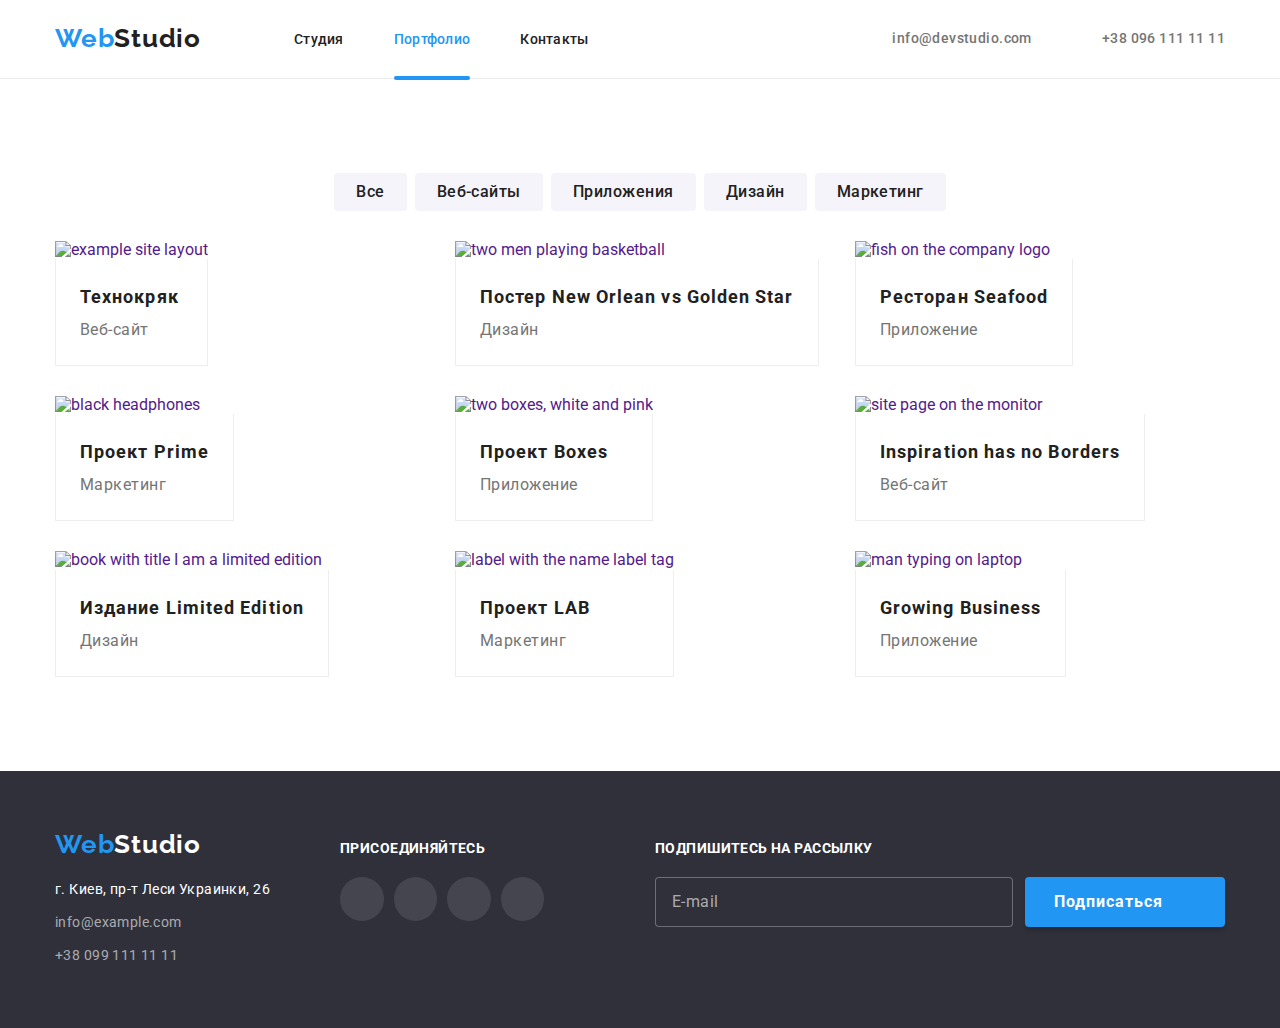
==== commit 0fd9816f: "all_correction" ====
--- a/portfolio.html
+++ b/portfolio.html
@@ -1,236 +1,830 @@
 <!DOCTYPE html>
 <html lang="ru">
   <head>
-    <link rel="stylesheet" href="./css/normalize.css" />
     <meta charset="UTF-8" />
     <meta http-equiv="X-UA-Compatible" content="IE=edge" />
     <meta name="viewport" content="width=device-width, initial-scale=1.0" />
-    <title>WebStudio</title>
+    <title>Web Studio</title>
     <link rel="preconnect" href="https://fonts.gstatic.com" />
     <link
       href="https://fonts.googleapis.com/css2?family=Raleway:wght@700&family=Roboto:wght@400;500;700;900&display=swap"
       rel="stylesheet"
     />
-    <link
-      rel="stylesheet"
-      href="https://cdnjs.cloudflare.com/ajax/libs/modern-normalize/1.1.0/modern-normalize.min.css"
-      integrity="sha512-wpPYUAdjBVSE4KJnH1VR1HeZfpl1ub8YT/NKx4PuQ5NmX2tKuGu6U/JRp5y+Y8XG2tV+wKQpNHVUX03MfMFn9Q=="
-      crossorigin="anonymous"
-      referrerpolicy="no-referrer"
-    />
-    <link
-      rel="stylesheet"
-      href="https://cdnjs.cloudflare.com/ajax/libs/animate.css/4.1.1/animate.min.css"
-    />
-    <link rel="stylesheet" href="./css/styles.css" />
-    <link rel="stylesheet" type="text/css" href="./css/main.min.css">
+
+    <link rel="stylesheet" href="./css/main.min.css" />
   </head>
-    
-<!--Header-->
-<header class="page-header">
-    <div class="container">
-        <nav class="main-nav">
-            <a class="logo" href="./index.html"><span class="logo-span">Web</span>Studio</a>
-            <ul class="header-list site-nav">
-                <li class="item"><a href="./index.html" class="link">Студия</a></li>
-                <li class="item"><a href="./portfolio.html" class="link current">Портфолио<div class="current-line animate__animated animate__zoomIn"></div></a></li>
-                <li class="item"><a href="" class="link">Контакты</a></li>
+  <body>
+    <!-- =========== SECTION HEADER ============== -->
+
+    <header class="section-header section-header__mob">
+      <div class="conteiner section-header__conteiner">
+        <a href="index.html" class="logo"><span class="logo--blue">Web</span>Studio</a>
+
+        <!--================ NAVIGATION ============== -->
+
+        <nav class="menu">
+          <ul class="list menu__list">
+            <li class="menu__item">
+              <a href="index.html" class="link menu__link">Студия</a>
+            </li>
+
+            <li class="menu__item">
+              <a href="./portfolio.html" class="link menu__link menu__link--current">Портфолио</a>
+            </li>
+
+            <li class="menu__item">
+              <a href="" class="link menu__link">Контакты</a>
+            </li>
+          </ul>
+        </nav>
+
+        <ul class="list section-header__contacts">
+          <li class="section-header__item">
+            <a href="mailto:info@devstudio.com" class="link section-header__link">
+              <svg class="section-header__icon" width="16" height="12">
+                <use href="./images/icons/sprite.svg#icon-envelope1"></use>
+              </svg>
+              info@devstudio.com</a
+            >
+          </li>
+
+          <li class="header-contcts-item">
+            <a href="tel:+380961111111" class="link section-header__link">
+              <svg class="section-header__icon" width="10" height="16">
+                <use href="./images/icons/sprite.svg#icon-smartphone"></use>
+              </svg>
+              +38 096 111 11 11</a
+            >
+          </li>
+        </ul>
+        <button type="button" class="burger-btn" data-menu-open>
+          <svg class="burger-btn__icon">
+            <use href="./images/icons/sprite.svg#icon-burger-btn"></use>
+          </svg>
+        </button>
+      </div>
+
+      <div class="mob-menu" data-menu>
+        <div class="conteiner mob-menu__conteiner">
+          <button class="mob-menu__close-btn" data-menu-close>
+            <svg class="mob-menu__close-icon">
+              <use href="./images/icons/sprite.svg#icon-close-x"></use>
+            </svg>
+          </button>
+
+          <ul class="mob-menu__list list">
+            <li class="mob-menu__item">
+              <a href="./index.html" class="mob-menu__link link">Студия</a>
+            </li>
+            <li class="mob-menu__item">
+              <a href="./portfolio.html" class="mob-menu__link link mob-menu__current">Портфолио</a>
+            </li>
+            <li class="mob-menu__item">
+              <a href="" class="mob-menu__link link">Контакты</a>
+            </li>
+          </ul>
+
+          <div class="mob-menu__contacts-wrapper">
+            <ul class="mob-contacts list">
+              <li class="mob-contacts__item">
+                <a class="mob-contacts__link link" href="tel:+380961111111">+38 096 111 11 11</a>
+              </li>
+              <li class="mob-contacts__item">
+                <a class="mob-contacts__link link" href="mailto:info@devstudio.com"
+                  >info@devstudio.com</a
+                >
+              </li>
             </ul>
-        </nav>
-        <ul class="header-list-contact">
-            <li class="item"><a href="mailto:info@devstudio.com" class="link-contact">
-            <svg class="header-contact-icons" width="16px" height="12px"> <use href="./img/sprite.svg#icon-pochta"></use></svg>info@devstudio.com</a></li>
-            
-
-          
-            <li class="item"><a href="tel:+380961111111" class="link-contact"><svg class="header-contact-icons" width="10px" height="16px"> <use href="./img/sprite.svg#icon-phone"></use></svg>tel:+380961111111</a></li>
-        </ul>
-    </div>
-</header>
-<main>
-    <section class="hero-portfolio">
-        <div class="container">
-            <h1 hidden>Заголовок</h1>
-
-            <ul class="portfolio-button">
-                <li class="section-portfolio-button"><button type="button">Все</button></li>
-                <li class="section-portfolio-button"><button type="button">Веб-сайты</button></li>
-                <li class="section-portfolio-button"><button type="button">Приложения</button></li>
-                <li class="section-portfolio-button"><button type="button">Дизайн</button></li>
-                <li class="section-portfolio-button"><button type="button">Маркетинг</button></li>
+
+            <ul class="mob-social list">
+              <li class="mob-social__item">
+                <a href="" class="mob-social__link link">Instagram</a>
+              </li>
+              <li class="mob-social__item">
+                <a href="" class="mob-social__link link">Twitter</a>
+              </li>
+              <li class="mob-social__item">
+                <a href="" class="mob-social__link link">Facebook</a>
+              </li>
+              <li class="mob-social__item">
+                <a href="" class="mob-social__link link">LinkedIn</a>
+              </li>
             </ul>
-
-
-            <ul class="nobull portfolio-letters portfolio-list">
-                <li><a class="portfolio-item" href="">
-                    <div class="portfolio-item-section"><img src="./img/comp.jpg" alt="Технокряк" width="370" height="294"> 
-                        <p class="portfolio-wind portfolio-overlay-text">Технокряк это современная площадка распространения коронавируса. Компании используют эту платформу для цифрового
-                            шпионажа и атак на защищённые сервера конкурентов.</p></div>
-                            <div class="portfolio-box"> <h3>Технокряк</h3>    
-                            <p>Веб-сайт</p></div></a>
-                </li>
-
-
-                <li><a class="portfolio-item" href="">
-                    <div class="portfolio-item-section"><img src="./img/basket.jpg" alt="basket" width="370" height="294">
-                        <p class="portfolio-wind portfolio-overlay-text">Технокряк это современная площадка распространения коронавируса. Компании используют эту платформу для цифрового
-                            шпионажа и атак на защищённые сервера конкурентов.</p></div>
-                            <div class="portfolio-box"> <h3>Постер New Orlean vs Golden Star</h3>    
-                            <p>Дизайн</p></div></a>
-                </li>
-
-                 <li><a class="portfolio-item" href="">
-                    <div class="portfolio-item-section"><img src="./img/fish.png" alt="Ресторан Seafood" width="370" height="294">
-                        <p class="portfolio-wind portfolio-overlay-text">Технокряк это современная площадка распространения коронавируса. Компании используют эту платформу для цифрового
-                            шпионажа и атак на защищённые сервера конкурентов.</p></div>
-                            <div class="portfolio-box"> <h3>Ресторан Seafood</h3>    
-                            <p>Приложение</p></div></a>
-                </li>
-
-               <li><a class="portfolio-item" href="">
-                    <div class="portfolio-item-section"><img src="./img/naush.jpg" alt="Проект Prime" width="370" height="294">
-                        <p class="portfolio-wind portfolio-overlay-text">Технокряк это современная площадка распространения коронавируса. Компании используют эту платформу для цифрового
-                            шпионажа и атак на защищённые сервера конкурентов.</p></div>
-                            <div class="portfolio-box"> <h3>Проект Prime</h3>    
-                            <p>Маркетинг</p></div></a>
-                </li>
-
-                <li><a class="portfolio-item" href="">
-                    <div class="portfolio-item-section"><img src="./img/kub.jpg" alt="Проект Boxes" width="370" height="294">
-                        <p class="portfolio-wind portfolio-overlay-text">Технокряк это современная площадка распространения коронавируса. Компании используют эту платформу для цифрового
-                            шпионажа и атак на защищённые сервера конкурентов.</p></div>
-                            <div class="portfolio-box"> <h3>Проект Boxes</h3>    
-                            <p>Приложение</p></div></a>
-                </li>
-
-                <li><a class="portfolio-item" href="">
-                    <div class="portfolio-item-section"><img src="./img/displ.jpg" alt="Inspiration has no Borders" width="370" height="294">
-                        <p class="portfolio-wind portfolio-overlay-text">Технокряк это современная площадка распространения коронавируса. Компании используют эту платформу для цифрового
-                            шпионажа и атак на защищённые сервера конкурентов.</p></div>
-                            <div class="portfolio-box"> <h3>Inspiration has no Borders</h3>    
-                            <p>Веб-сайт</p></div></a>
-                </li>
-
-                <li><a class="portfolio-item" href="">
-                    <div class="portfolio-item-section"><img src="./img/magaz.jpg" alt="Издание Limited Edition" width="370" height="294">
-                        <p class="portfolio-wind portfolio-overlay-text">Технокряк это современная площадка распространения коронавируса. Компании используют эту платформу для цифрового
-                            шпионажа и атак на защищённые сервера конкурентов.</p></div>
-                            <div class="portfolio-box"> <h3>Издание Limited Edition</h3>    
-                            <p>Дизайн</p></div></a>
-                </li>
-
-                <li><a class="portfolio-item" href="">
-                    <div class="portfolio-item-section"><img src="./img/lin.jpg" alt="Проект LAB" width="370" height="294">
-                        <p class="portfolio-wind portfolio-overlay-text">Технокряк это современная площадка распространения коронавируса. Компании используют эту платформу для цифрового
-                            шпионажа и атак на защищённые сервера конкурентов.</p></div>
-                            <div class="portfolio-box"> <h3>Проект LAB</h3>    
-                            <p>Маркетинг</p></div></a>
-                </li>
-
-                <li><a class="portfolio-item" href="">
-                    <div class="portfolio-item-section"><img src="./img/nout.jpg" alt="Growing Business" width="370" height="294">
-                        <p class="portfolio-wind portfolio-overlay-text">Технокряк это современная площадка распространения коронавируса. Компании используют эту платформу для цифрового
-                            шпионажа и атак на защищённые сервера конкурентов.</p></div>
-                            <div class="portfolio-box"> <h3>Growing Business</h3>    
-                            <p>Приложение</p></div></a>
-                </li>
-
-            </ul>
+          </div>
         </div>
-
-    </div>
-
-</section>
-
+      </div>
+    </header>
+
+    <!-- =========== END SECTION HEADER ============== -->
+
+    <main>
+      <!--=============== SECTION PORTFOLIO =================-->
+
+      <section class="section">
+        <div class="conteiner">
+          <h1 class="visually-hidden">portfolio</h1>
+          <ul class="list filter">
+            <li class="filter__item">
+              <button type="button" class="filter__btn">Все</button>
+            </li>
+            <li class="filter__item">
+              <button type="button" class="filter__btn">Веб-сайты</button>
+            </li>
+            <li class="filter__item">
+              <button type="button" class="filter__btn">Приложения</button>
+            </li>
+            <li class="filter__item">
+              <button type="button" class="filter__btn">Дизайн</button>
+            </li>
+            <li class="filter__item">
+              <button type="button" class="filter__btn">Маркетинг</button>
+            </li>
+          </ul>
+
+          <ul class="list card__list">
+            <li class="card__item">
+              <a class="card__link link" href=""
+                ><div class="card__thumb">
+                  <picture>
+                    <source
+                      media="(min-width: 1200px)"
+                      srcset="
+                        ./images/deckstope/portfolio/img.webp    1x,
+                        ./images/deckstope/portfolio/img@2x.webp 2x
+                      "
+                      type="image/webp"
+                    />
+                    <source
+                      media="(min-width: 1200px)"
+                      srcset="
+                        ./images/deckstope/portfolio/img.jpg    1x,
+                        ./images/deckstope/portfolio/img@2x.jpg 2x
+                      "
+                    />
+
+                    <source
+                      media="(min-width: 768px)"
+                      srcset="
+                        ./images/tablet/portfolio/img.webp    1x,
+                        ./images/tablet/portfolio/img@2x.webp 2x
+                      "
+                      type="image/webp"
+                    />
+                    <source
+                      media="(min-width: 768px)"
+                      srcset="
+                        ./images/tablet/portfolio/img.jpg    1x,
+                        ./images/tablet/portfolio/img@2x.jpg 2x
+                      "
+                    />
+
+                    <source
+                      media="(min-width: 280px)"
+                      srcset="
+                        ./images/mobile/portfolio/img.webp    1x,
+                        ./images/mobile/portfolio/img@2x.webp 2x
+                      "
+                      type="image/webp"
+                    />
+                    <source
+                      media="(min-width: 280px)"
+                      srcset="
+                        ./images/mobile/portfolio/img.jpg    1x,
+                        ./images/mobile/portfolio/img@2x.jpg 2x
+                      "
+                    />
+                    <img src="#" alt="example site layout" />
+                  </picture>
+
+                  <p class="card__overlay">
+                    Технокряк это современная площадка распространения коронавируса. Компании
+                    используют эту платформу для цифрового шпионажа и атак на защищённые сервера
+                    конкурентов.
+                  </p>
+                </div>
+                <div class="card__box">
+                  <h2 class="card__title">Технокряк</h2>
+                  <p class="card__descrip">Веб-сайт</p>
+                </div>
+              </a>
+            </li>
+            <li class="card__item">
+              <a class="card__link link" href="">
+                <div class="card__thumb">
+                  <picture>
+                    <source
+                      media="(min-width: 1200px)"
+                      srcset="
+                        ./images/deckstope/portfolio/img-1.webp    1x,
+                        ./images/deckstope/portfolio/img-1@2x.webp 2x
+                      "
+                      type="image/webp"
+                    />
+                    <source
+                      media="(min-width: 1200px)"
+                      srcset="
+                        ./images/deckstope/portfolio/img-1.jpg    1x,
+                        ./images/deckstope/portfolio/img-1@2x.jpg 2x
+                      "
+                    />
+
+                    <source
+                      media="(min-width: 768px)"
+                      srcset="
+                        ./images/tablet/portfolio/img-1.webp    1x,
+                        ./images/tablet/portfolio/img-1@2x.webp 2x
+                      "
+                      type="image/webp"
+                    />
+                    <source
+                      media="(min-width: 768px)"
+                      srcset="
+                        ./images/tablet/portfolio/img-1.jpg    1x,
+                        ./images/tablet/portfolio/img-1@2x.jpg 2x
+                      "
+                    />
+
+                    <source
+                      media="(min-width: 280px)"
+                      srcset="
+                        ./images/mobile/portfolio/img-1.webp    1x,
+                        ./images/mobile/portfolio/img-1@2x.webp 2x
+                      "
+                      type="image/webp"
+                    />
+                    <source
+                      media="(min-width: 280px)"
+                      srcset="
+                        ./images/mobile/portfolio/img-1.jpg    1x,
+                        ./images/mobile/portfolio/img-1@2x.jpg 2x
+                      "
+                    />
+                    <img src="#" alt="two men playing basketball" />
+                  </picture>
+
+                  <p class="card__overlay">
+                    Технокряк это современная площадка распространения коронавируса. Компании
+                    используют эту платформу для цифрового шпионажа и атак на защищённые сервера
+                    конкурентов.
+                  </p>
+                </div>
+
+                <div class="card__box">
+                  <h2 class="card__title">Постер New Orlean vs Golden Star</h2>
+                  <p class="card__descrip">Дизайн</p>
+                </div>
+              </a>
+            </li>
+            <li class="card__item">
+              <a class="card__link link" href=""
+                ><div class="card__thumb">
+                  <picture>
+                    <source
+                      media="(min-width: 1200px)"
+                      srcset="
+                        ./images/deckstope/portfolio/img-2.webp    1x,
+                        ./images/deckstope/portfolio/img-2@2x.webp 2x
+                      "
+                      type="image/webp"
+                    />
+                    <source
+                      media="(min-width: 1200px)"
+                      srcset="
+                        ./images/deckstope/portfolio/img-2.jpg    1x,
+                        ./images/deckstope/portfolio/img-2@2x.jpg 2x
+                      "
+                    />
+
+                    <source
+                      media="(min-width: 768px)"
+                      srcset="
+                        ./images/tablet/portfolio/img-2.webp    1x,
+                        ./images/tablet/portfolio/img-2@2x.webp 2x
+                      "
+                      type="image/webp"
+                    />
+                    <source
+                      media="(min-width: 768px)"
+                      srcset="
+                        ./images/tablet/portfolio/img-2.jpg    1x,
+                        ./images/tablet/portfolio/img-2@2x.jpg 2x
+                      "
+                    />
+
+                    <source
+                      media="(min-width: 280px)"
+                      srcset="
+                        ./images/mobile/portfolio/img-2.webp    1x,
+                        ./images/mobile/portfolio/img-2@2x.webp 2x
+                      "
+                      type="image/webp"
+                    />
+                    <source
+                      media="(min-width: 280px)"
+                      srcset="
+                        ./images/mobile/portfolio/img-2.jpg    1x,
+                        ./images/mobile/portfolio/img-2@2x.jpg 2x
+                      "
+                    />
+                    <img src="#" alt="fish on the company logo" />
+                  </picture>
+
+                  <p class="card__overlay">
+                    Технокряк это современная площадка распространения коронавируса. Компании
+                    используют эту платформу для цифрового шпионажа и атак на защищённые сервера
+                    конкурентов.
+                  </p>
+                </div>
+                <div class="card__box">
+                  <h2 class="card__title">Ресторан Seafood</h2>
+                  <p class="card__descrip">Приложение</p>
+                </div>
+              </a>
+            </li>
+            <li class="card__item">
+              <a class="card__link link" href=""
+                ><div class="card__thumb">
+                  <picture>
+                    <source
+                      media="(min-width: 1200px)"
+                      srcset="
+                        ./images/deckstope/portfolio/img-3.webp    1x,
+                        ./images/deckstope/portfolio/img-3@2x.webp 2x
+                      "
+                      type="image/webp"
+                    />
+                    <source
+                      media="(min-width: 1200px)"
+                      srcset="
+                        ./images/deckstope/portfolio/img-3.jpg    1x,
+                        ./images/deckstope/portfolio/img-3@2x.jpg 2x
+                      "
+                    />
+
+                    <source
+                      media="(min-width: 768px)"
+                      srcset="
+                        ./images/tablet/portfolio/img-3.webp    1x,
+                        ./images/tablet/portfolio/img-3@2x.webp 2x
+                      "
+                      type="image/webp"
+                    />
+                    <source
+                      media="(min-width: 768px)"
+                      srcset="
+                        ./images/tablet/portfolio/img-3.jpg    1x,
+                        ./images/tablet/portfolio/img-3@2x.jpg 2x
+                      "
+                    />
+
+                    <source
+                      media="(min-width: 280px)"
+                      srcset="
+                        ./images/mobile/portfolio/img-3.webp    1x,
+                        ./images/mobile/portfolio/img-3@2x.webp 2x
+                      "
+                      type="image/webp"
+                    />
+                    <source
+                      media="(min-width: 280px)"
+                      srcset="
+                        ./images/mobile/portfolio/img-3.jpg    1x,
+                        ./images/mobile/portfolio/img-3@2x.jpg 2x
+                      "
+                    />
+                    <img src="#" alt="black headphones" />
+                  </picture>
+
+                  <p class="card__overlay">
+                    Технокряк это современная площадка распространения коронавируса. Компании
+                    используют эту платформу для цифрового шпионажа и атак на защищённые сервера
+                    конкурентов.
+                  </p>
+                </div>
+                <div class="card__box">
+                  <h2 class="card__title">Проект Prime</h2>
+                  <p class="card__descrip">Маркетинг</p>
+                </div>
+              </a>
+            </li>
+            <li class="card__item">
+              <a class="card__link link" href=""
+                ><div class="card__thumb">
+                  <picture>
+                    <source
+                      media="(min-width: 1200px)"
+                      srcset="
+                        ./images/deckstope/portfolio/img-4.webp    1x,
+                        ./images/deckstope/portfolio/img-4@2x.webp 2x
+                      "
+                      type="image/webp"
+                    />
+                    <source
+                      media="(min-width: 1200px)"
+                      srcset="
+                        ./images/deckstope/portfolio/img-4.jpg    1x,
+                        ./images/deckstope/portfolio/img-4@2x.jpg 2x
+                      "
+                    />
+
+                    <source
+                      media="(min-width: 768px)"
+                      srcset="
+                        ./images/tablet/portfolio/img-4.webp    1x,
+                        ./images/tablet/portfolio/img-4@2x.webp 2x
+                      "
+                      type="image/webp"
+                    />
+                    <source
+                      media="(min-width: 768px)"
+                      srcset="
+                        ./images/tablet/portfolio/img-4.jpg    1x,
+                        ./images/tablet/portfolio/img-4@2x.jpg 2x
+                      "
+                    />
+
+                    <source
+                      media="(min-width: 280px)"
+                      srcset="
+                        ./images/mobile/portfolio/img-4.webp    1x,
+                        ./images/mobile/portfolio/img-4@2x.webp 2x
+                      "
+                      type="image/webp"
+                    />
+                    <source
+                      media="(min-width: 280px)"
+                      srcset="
+                        ./images/mobile/portfolio/img-4.jpg    1x,
+                        ./images/mobile/portfolio/img-4@2x.jpg 2x
+                      "
+                    />
+                    <img src="#" alt="two boxes, white and pink" />
+                  </picture>
+
+                  <p class="card__overlay">
+                    Технокряк это современная площадка распространения коронавируса. Компании
+                    используют эту платформу для цифрового шпионажа и атак на защищённые сервера
+                    конкурентов.
+                  </p>
+                </div>
+                <div class="card__box">
+                  <h2 class="card__title">Проект Boxes</h2>
+                  <p class="card__descrip">Приложение</p>
+                </div>
+              </a>
+            </li>
+            <li class="card__item">
+              <a class="card__link link" href=""
+                ><div class="card__thumb">
+                  <picture>
+                    <source
+                      media="(min-width: 1200px)"
+                      srcset="
+                        ./images/deckstope/portfolio/img-5.webp    1x,
+                        ./images/deckstope/portfolio/img-5@2x.webp 2x
+                      "
+                      type="image/webp"
+                    />
+                    <source
+                      media="(min-width: 1200px)"
+                      srcset="
+                        ./images/deckstope/portfolio/img-5.jpg    1x,
+                        ./images/deckstope/portfolio/img-5@2x.jpg 2x
+                      "
+                    />
+
+                    <source
+                      media="(min-width: 768px)"
+                      srcset="
+                        ./images/tablet/portfolio/img-5.webp    1x,
+                        ./images/tablet/portfolio/img-5@2x.webp 2x
+                      "
+                      type="image/webp"
+                    />
+                    <source
+                      media="(min-width: 768px)"
+                      srcset="
+                        ./images/tablet/portfolio/img-5.jpg    1x,
+                        ./images/tablet/portfolio/img-5@2x.jpg 2x
+                      "
+                    />
+
+                    <source
+                      media="(min-width: 280px)"
+                      srcset="
+                        ./images/mobile/portfolio/img-5.webp    1x,
+                        ./images/mobile/portfolio/img-5@2x.webp 2x
+                      "
+                      type="image/webp"
+                    />
+                    <source
+                      media="(min-width: 280px)"
+                      srcset="
+                        ./images/mobile/portfolio/img-5.jpg    1x,
+                        ./images/mobile/portfolio/img-5@2x.jpg 2x
+                      "
+                    />
+                    <img src="#" alt="site page on the monitor" />
+                  </picture>
+
+                  <p class="card__overlay">
+                    Технокряк это современная площадка распространения коронавируса. Компании
+                    используют эту платформу для цифрового шпионажа и атак на защищённые сервера
+                    конкурентов.
+                  </p>
+                </div>
+                <div class="card__box">
+                  <h2 class="card__title">Inspiration has no Borders</h2>
+                  <p class="card__descrip">Веб-сайт</p>
+                </div>
+              </a>
+            </li>
+            <li class="card__item">
+              <a class="card__link link" href=""
+                ><div class="card__thumb">
+                  <picture>
+                    <source
+                      media="(min-width: 1200px)"
+                      srcset="
+                        ./images/deckstope/portfolio/img-6.webp    1x,
+                        ./images/deckstope/portfolio/img-6@2x.webp 2x
+                      "
+                      type="image/webp"
+                    />
+                    <source
+                      media="(min-width: 1200px)"
+                      srcset="
+                        ./images/deckstope/portfolio/img-6.jpg    1x,
+                        ./images/deckstope/portfolio/img-6@2x.jpg 2x
+                      "
+                    />
+
+                    <source
+                      media="(min-width: 768px)"
+                      srcset="
+                        ./images/tablet/portfolio/img-6.webp    1x,
+                        ./images/tablet/portfolio/img-6@2x.webp 2x
+                      "
+                      type="image/webp"
+                    />
+                    <source
+                      media="(min-width: 768px)"
+                      srcset="
+                        ./images/tablet/portfolio/img-6.jpg    1x,
+                        ./images/tablet/portfolio/img-6@2x.jpg 2x
+                      "
+                    />
+
+                    <source
+                      media="(min-width: 280px)"
+                      srcset="
+                        ./images/mobile/portfolio/img-6.webp    1x,
+                        ./images/mobile/portfolio/img-6@2x.webp 2x
+                      "
+                      type="image/webp"
+                    />
+                    <source
+                      media="(min-width: 280px)"
+                      srcset="
+                        ./images/mobile/portfolio/img-6.jpg    1x,
+                        ./images/mobile/portfolio/img-6@2x.jpg 2x
+                      "
+                    />
+                    <img src="#" alt="book with title I am a limited edition" />
+                  </picture>
+
+                  <p class="card__overlay">
+                    Технокряк это современная площадка распространения коронавируса. Компании
+                    используют эту платформу для цифрового шпионажа и атак на защищённые сервера
+                    конкурентов.
+                  </p>
+                </div>
+                <div class="card__box">
+                  <h2 class="card__title">Издание Limited Edition</h2>
+                  <p class="card__descrip">Дизайн</p>
+                </div>
+              </a>
+            </li>
+            <li class="card__item">
+              <a class="card__link link" href=""
+                ><div class="card__thumb">
+                  <picture>
+                    <source
+                      media="(min-width: 1200px)"
+                      srcset="
+                        ./images/deckstope/portfolio/img-7.webp    1x,
+                        ./images/deckstope/portfolio/img-7@2x.webp 2x
+                      "
+                      type="image/webp"
+                    />
+                    <source
+                      media="(min-width: 1200px)"
+                      srcset="
+                        ./images/deckstope/portfolio/img-7.jpg    1x,
+                        ./images/deckstope/portfolio/img-7@2x.jpg 2x
+                      "
+                    />
+
+                    <source
+                      media="(min-width: 768px)"
+                      srcset="
+                        ./images/tablet/portfolio/img-7.webp    1x,
+                        ./images/tablet/portfolio/img-7@2x.webp 2x
+                      "
+                      type="image/webp"
+                    />
+                    <source
+                      media="(min-width: 768px)"
+                      srcset="
+                        ./images/tablet/portfolio/img-7.jpg    1x,
+                        ./images/tablet/portfolio/img-7@2x.jpg 2x
+                      "
+                    />
+
+                    <source
+                      media="(min-width: 280px)"
+                      srcset="
+                        ./images/mobile/portfolio/img-7.webp    1x,
+                        ./images/mobile/portfolio/img-7@2x.webp 2x
+                      "
+                      type="image/webp"
+                    />
+                    <source
+                      media="(min-width: 280px)"
+                      srcset="
+                        ./images/mobile/portfolio/img-7.jpg    1x,
+                        ./images/mobile/portfolio/img-7@2x.jpg 2x
+                      "
+                    />
+                    <img src="#" alt="label with the name label tag" />
+                  </picture>
+
+                  <p class="card__overlay">
+                    Технокряк это современная площадка распространения коронавируса. Компании
+                    используют эту платформу для цифрового шпионажа и атак на защищённые сервера
+                    конкурентов.
+                  </p>
+                </div>
+                <div class="card__box">
+                  <h2 class="card__title">Проект LAB</h2>
+                  <p class="card__descrip">Маркетинг</p>
+                </div>
+              </a>
+            </li>
+            <li class="card__item">
+              <a class="card__link link" href=""
+                ><div class="card__thumb">
+                  <picture>
+                    <source
+                      media="(min-width: 1200px)"
+                      srcset="
+                        ./images/deckstope/portfolio/img-8.webp    1x,
+                        ./images/deckstope/portfolio/img-8@2x.webp 2x
+                      "
+                      type="image/webp"
+                    />
+                    <source
+                      media="(min-width: 1200px)"
+                      srcset="
+                        ./images/deckstope/portfolio/img-8.jpg    1x,
+                        ./images/deckstope/portfolio/img-8@2x.jpg 2x
+                      "
+                    />
+
+                    <source
+                      media="(min-width: 768px)"
+                      srcset="
+                        ./images/tablet/portfolio/img-8.webp    1x,
+                        ./images/tablet/portfolio/img-8@2x.webp 2x
+                      "
+                      type="image/webp"
+                    />
+                    <source
+                      media="(min-width: 768px)"
+                      srcset="
+                        ./images/tablet/portfolio/img-8.jpg    1x,
+                        ./images/tablet/portfolio/img-8@2x.jpg 2x
+                      "
+                    />
+
+                    <source
+                      media="(min-width: 280px)"
+                      srcset="
+                        ./images/mobile/portfolio/img-8.webp    1x,
+                        ./images/mobile/portfolio/img-8@2x.webp 2x
+                      "
+                      type="image/webp"
+                    />
+                    <source
+                      media="(min-width: 280px)"
+                      srcset="
+                        ./images/mobile/portfolio/img-8.jpg    1x,
+                        ./images/mobile/portfolio/img-8@2x.jpg 2x
+                      "
+                    />
+                    <img src="#" alt="man typing on laptop" />
+                  </picture>
+
+                  <p class="card__overlay">
+                    Технокряк это современная площадка распространения коронавируса. Компании
+                    используют эту платформу для цифрового шпионажа и атак на защищённые сервера
+                    конкурентов.
+                  </p>
+                </div>
+                <div class="card__box">
+                  <h2 class="card__title">Growing Business</h2>
+                  <p class="card__descrip">Приложение</p>
+                </div>
+              </a>
+            </li>
+          </ul>
+        </div>
+      </section>
     </main>
 
-    <!--Низ-->
+    <!--=============== FOOTER ======================-->
 
     <footer class="footer">
-        <div class="container footer-container">
-
-            <div class="logo-adress">
-                <a class="logo" href="./index.html"><span class="logo-span">Web</span><span class="logo-span-footer">Studio</span></a>
-                
-       <address class="address-main">
-            <ul class="list list-address">
-              <li class="address-list">
+      <h2 class="visually-hidden">address</h2>
+      <div class="conteiner footer__conteiner">
+        <div class="footer__box">
+          <a href="index.html" class="logo footer__logo"
+            ><span class="logo--blue">Web</span><span class="logo--white">Studio</span></a
+          >
+          <!--============ ADDRESS ======================= -->
+          <address class="address">
+            <ul class="list">
+              <li class="address__item">
                 <a
-                  class="address link"
-                  href="https://goo.gl/maps/4EHFn5FGvcvZxBKC6"
+                  class="link address__link--map"
+                  href="https://goo.gl/maps/fbzE28KHbHKd9AAWA"
                   target="_blank"
-                  rel="noopener noreferrer"
+                  rel="noopener norefferer"
                   >г. Киев, пр-т Леси Украинки, 26</a
                 >
               </li>
-              <li class="address-list">
-                <a class="mail link" href="mailto:info@devstudio.com"
-                  >info@devstudio.com</a
-                >
+              <li class="address__item">
+                <a href="mailto:info@example.com" class="link address__link">info@example.com</a>
               </li>
-              <li class="address-list">
-                <a class="phone link" href="tel:+380961111111"
-                  >+38 096 111 11 11</a
-                >
+              <li>
+                <a href="tel:+380991111111" class="link address__link">+38 099 111 11 11</a>
               </li>
             </ul>
           </address>
         </div>
-        
-      <!--Присоединиться в соц.сетях-->
-
-      <div class="footer-set">
-        <p class="footer-set-name">Присоединяйтесь</p>
-        <ul class="set-list">
-        <li class="set-item">
-        <a class="set-link" href="">
-        <svg class="set-icons"width="20px" height="20px"> 
-        <use href="./img/sprite4.svg#icon-instagram1"></use>
-        </svg>
-        </a>   
-        </li>
-    
-            <li class="set-item">
-                <a class="set-link" href="">
-                <svg class="set-icons"width="20px" height="20px"> 
-                <use href="./img/sprite4.svg#icon-twitter1"></use>
+
+        <div class="social-box">
+          <b class="footer__subtitle">присоединяйтесь</b>
+          <ul class="list social-list">
+            <li class="social-list__item">
+              <a href="" class="social-list__link social-list__link--footer">
+                <svg class="social-list__icon">
+                  <use href="./images/icons/sprite.svg#icon-instagram"></use>
                 </svg>
-                </a>   
-                </li>
-    
-                <li class="set-item">
-                    <a class="set-link" href="">
-                    <svg class="set-icons"width="20px" height="20px"> 
-                    <use href="./img/sprite4.svg#icon-facebook1"></use>
-                    </svg>
-                    </a>   
-                    </li>
-    
-                    <li class="set-item">
-                        <a class="set-link" href="">
-                        <svg class="set-icons"width="20px" height="20px"> 
-                        <use href="./img/sprite4.svg#icon-linkedin1"></use>
-                    </svg>
-                </a>
-            </li>
-        </ul>
-    </div>
-    <div class="foot-box-form">
-        <p class="foot-box-tittle">Подпишитесь на рассылку</p>
-        <form class="foot-form-send" action="" method="POST" autocomplete="off">
-            <div class="foot-form-box-send">
-                <input class="foot-form-input" type="email" id="email" placeholder="E-mail" required>
-            <button class="foot-form-send-btn" type="submit">Подписаться
-            <svg class="footer-form-icon" width="24px" height="24px">
-                <use href="./img/sprite-icon.svg#icon-icon-send"></use>
-            </svg></button>
-            </div>
-        </form>
-    </div>
-    </div>
+              </a>
+            </li>
+            <li class="social-list__item">
+              <a href="" class="social-list__link social-list__link--footer">
+                <svg class="social-list__icon">
+                  <use href="./images/icons/sprite.svg#icon-twitter"></use>
+                </svg>
+              </a>
+            </li>
+            <li class="social-list__item">
+              <a href="" class="social-list__link social-list__link--footer">
+                <svg class="social-list__icon">
+                  <use href="./images/icons/sprite.svg#icon-facebook"></use>
+                </svg>
+              </a>
+            </li>
+            <li class="social-list__item">
+              <a href="" class="social-list__link social-list__link--footer">
+                <svg class="social-list__icon">
+                  <use href="./images/icons/sprite.svg#icon-linkedin"></use>
+                </svg>
+              </a>
+            </li>
+          </ul>
+        </div>
+
+        <div class="footer__form-box">
+          <b class="footer__subtitle">Подпишитесь на рассылку</b>
+          <form action="#" class="footer__form">
+            <label class="footer__label"
+              ><input type="email" name="mail" class="footer__input" placeholder="E-mail"
+            /></label>
+
+            <button type="submit" class="footer__btn">
+              Подписаться
+              <svg class="footer__icon">
+                <use href="./images/icons/sprite.svg#icon-plane"></use>
+              </svg>
+            </button>
+          </form>
+        </div>
+      </div>
     </footer>
 
-    <script src="./js/modal.js"></script>
-    <script src="./js/imask.js"></script>
-    </body>
-    </html>
+    <script src="./js/menu.js"></script>
+  </body>
+</html>--- a/css/main.min.css
+++ b/css/main.min.css
@@ -1,2 +1 @@
-@import url(c:\Users\user2\Documents\GitHub\goit-markup-hw-07\sass\vendors\_modern-normalize.css);:root{--primary-text-color: rgba(0, 0, 0, 0.8);--title-text-color: #000000;--accent-color: #2196f3;--cursor-button-color: #188ce8;--primary-white-color: #ffffff;--text-color-white: #ffffff;--text-footer: #ffffff99;--border-color: #ececec;--border-portfolio-color: #eeeeee;--portfolio-button-color: #f5f4fa;--text-color: #212121;--portfolio-color-title: #757575;--hero-background-color: #2f303a;--footer-item-color: rgba(255, 255, 255, 0.6);--social-icon-color: #afb1b8;--footer-icon-color: rgba(255, 255, 255, 0.1);--transition-timing-function: cubic-bezier(0.4, 0, 0.2, 1);--modal-form-input: rgba(33, 33, 33, 0.2);--textarea: rgba(117, 117, 117, 0.5);--footer-form-icon-color: #ffffff}.visually-hidden{position:absolute;width:1px;height:1px;margin:-1px;border:0;padding:0;white-space:nowrap;clip-path:inset(100%);clip:rect(0 0 0 0);overflow:hidden}body{font-family:'Roboto', sans-serif;color:#212121}h1,h2,h3,h4,h5,p{margin:0}ul{margin-top:0;margin-bottom:0;padding-left:0;list-style:none}.nobull{list-style-type:none}img{display:block;max-width:100%}.list{list-style:none}.link{text-decoration:none}.container{width:1200px;padding:0 15px;margin:0 auto}.container{width:1200px;margin:0 auto}.container{width:1200px;padding:0 15px;margin:0 auto}.logo-span-header-03{color:black}.nobull{list-style-type:none}.page-header .container{display:flex;align-items:center}.page-header .container{display:flex;align-items:center}.page-header .container{display:flex;align-items:center}.header-list{display:flex}.header-list-contact{display:flex}.header-list .item+.item{margin-left:50px}.page-header{border-bottom:1px solid var(--border-color);max-width:1600px;margin:0 auto}.header-list .item+.item{margin-left:50px}.header-list-contact .item+.item{margin-left:50px}.header-list .link:active,.header-list .link:hover,.header-list .link:focus,.header-list-contact .link-contact:hover,.header-list-contact .link-contact:focus,.header-list .link.current,.header-list-contact .link-contact.current{color:var(--accent-color)}.site-nav .link{display:block;padding:32px 0;font-style:normal;font-weight:500;font-size:14px;line-height:16px;letter-spacing:0.02em;text-decoration:none;color:#212121}.link-contact{text-decoration:none;font-style:normal;font-weight:500;font-size:14px;line-height:16px;letter-spacing:0.02em;color:var(--portfolio-color-title);display:flex;align-items:center}a.list-item-cheked{color:#212121}.list-item a:hover,.list-item a:focus{color:#2196f3;background:#ffffff}.list-item .current link{margin-right:50px}.list-item .current{color:#2196f3;text-decoration:none}.header-nav a:hover a:focus .header-nav-two a:hover a:focus .header-nav-three a:hover a:focus{color:#2196f3;background:#ffffff}.list-item:not(:last-child){margin-right:50px}.list-item{margin-right:50px;margin-left:50px;display:flex;padding:32px 0;font-family:Roboto;font-style:normal;font-weight:500;font-size:14px;line-height:16px;letter-spacing:0.02em;color:#212121;text-decoration:none}.list-item-cheked-mal{margin-right:50px;margin-left:50px;text-decoration:none;font-family:Roboto;font-style:normal;font-weight:500;font-size:14px;line-height:16px;letter-spacing:0.02em;color:#757575}.list-item-cheked-tel{margin-left:50px;margin-right:50px;text-decoration:none;font-family:Roboto;font-style:normal;font-weight:500;font-size:14px;line-height:16px;letter-spacing:0.02em;color:#757575}.page-header .container{display:flex;align-items:center}.main-nav .logo{margin-right:93px}.header-list{display:flex}.header-list-contact{display:flex;margin-left:auto}.header-list .item+.item{margin-left:50px}.header-list:not(:last-child){margin-right:50px}.header-list-contact .item+.item{margin-left:50px}.main-nav{display:flex;align-items:center}.page-header{border-bottom:1px solid var(--border-color);max-width:1600px;margin:0px auto;background-color:none}.logo{font-family:'Raleway', sans-serif;text-decoration:none;font-style:normal;font-weight:bold;font-size:26px;line-height:31px;color:var(--title-text-color);letter-spacing:0.03em}.logo-span{color:var(--accent-color)}a.list-item-cheked{color:#212121}.list-item a:hover,.list-item a:focus{color:#2196f3;background:#ffffff}.section-texxt{text-align:center;color:var(--portfolio-color-title)}svg:not(:root){overflow:hidden}.header-contact-icons{margin-right:10px;fill:currentColor}.main-nav .logo{margin-right:93px}.header-list{display:flex}.header-list-contact{display:flex;margin-left:auto}.header-list .item+.item{margin-left:50px}.header-list:not(:last-child){margin-right:50px}.header-list-contact .item+.item{margin-left:50px}.header-list{display:flex}.header-list .link:active,.header-list .link:hover,.header-list .link:focus,.header-list-contact .link-contact:hover,.header-list-contact .link-contact:focus,.header-list .link.current,.header-list-contact .link-contact.current{color:var(--accent-color)}.header-item .current{color:#2196f3;text-decoration:none}.header-nav a:hover a:focus .header-nav-two a:hover a:focus .header-nav-three a:hover a:focus{color:#2196f3;background:#ffffff}.head{padding-top:25px;padding-bottom:25px;border-bottom:1px solid #ececec}.head-container{display:flex;justify-content:space-between}.navigation{display:flex;align-items:center}.list-contact{display:flex;align-items:center}.list-contact .contact:not(:last-child){margin-right:50px}.colortext{font-family:var(--secondary-font);font-weight:bold;font-size:26px;line-height:1.2;letter-spacing:0.03em;color:var(--accent-color)}.site-nav .link{display:block;padding:32px 0;font-style:normal;font-weight:500;font-size:14px;line-height:16px;letter-spacing:0.02em;text-decoration:none;background-color:white;transition:color 250ms var(--transition-timing-function)}.link-contact{text-decoration:none;font-style:normal;font-weight:500;font-size:14px;line-height:16px;letter-spacing:0.02em;color:var(--portfolio-color-title);background-color:white;transition:color 250ms var(--transition-timing-function)}.address-main{margin-top:20px}.address{font-weight:normal;font-size:14px;line-height:2;letter-spacing:0.03em;color:#ffffff}.address:hover,.address:focus{color:var(--accent-color)}.mail{font-weight:normal;font-size:14px;line-height:2;letter-spacing:0.03em;color:rgba(255,255,255,0.6)}.mail:hover,.mail:focus{color:var(--accent-color)}.phone{font-weight:normal;font-size:14px;line-height:2;letter-spacing:0.03em;color:rgba(255,255,255,0.6)}.phone:hover,.phone:focus{color:var(--accent-color)}address{font-style:normal}h1,h2,h3,h4,h5,p{margin:0}.header-list{display:flex}.header-list-contact{display:flex}.header-list .item+.item{margin-left:50px}.page-header{border-bottom:1px solid var(--border-color);max-width:1600px;margin:0 auto}.header-list .item+.item{margin-left:50px}.header-list-contact .item+.item{margin-left:50px}.header-list .link:active,.header-list .link:hover,.header-list .link:focus,.header-list-contact .link-contact:hover,.header-list-contact .link-contact:focus,.header-list .link.current,.header-list-contact .link-contact.current{color:var(--accent-color)}.header-nav a:hover a:focus .header-nav-two a:hover a:focus .header-nav-three a:hover a:focus{color:#2196f3;background:#ffffff}.page-header .container{display:flex;align-items:center}.main-nav .logo{margin-right:93px}.header-list{display:flex}.header-list-contact{display:flex;margin-left:auto}.header-list .item+.item{margin-left:50px}.header-list:not(:last-child){margin-right:50px}.header-list-contact .item+.item{margin-left:50px}.main-nav{display:flex;align-items:center}.page-header{border-bottom:1px solid var(--border-color);max-width:1600px;margin:0px auto;background-color:none}.page-header .container{display:flex;align-items:center}.main-nav .logo{margin-right:93px}.header-list{display:flex}.header-list-contact{display:flex;margin-left:auto}.header-list .item+.item{margin-left:50px}.header-list:not(:last-child){margin-right:50px}.header-list-contact .item+.item{margin-left:50px}img{display:block;max-width:100%}.header-list{display:flex}a.list-item-cheked{color:#212121}.list-item a:hover,.list-item a:focus{color:#2196f3;background:#ffffff}.header-item .current{color:#2196f3;text-decoration:none}.header-nav a:hover a:focus .header-nav-two a:hover a:focus .header-nav-three a:hover a:focus{color:#2196f3;background:#ffffff}.head{padding-top:25px;padding-bottom:25px;border-bottom:1px solid #ececec}.head-container{display:flex;justify-content:space-between}.header-list .link:active,.header-list .link:hover,.header-list .link:focus,.header-list-contact .link-contact:hover,.header-list-contact .link-contact:focus,.header-list .link.current,.header-list-contact .link-contact.current{color:var(--accent-color)}.header-contact-icons{margin-right:10px;fill:currentColor}.section-hero-background{background-color:var(--hero-background-color);padding-top:200px;padding-bottom:200px;text-align:center;max-width:1600px;margin:0 auto;background:#2f303a;background-image:linear-gradient(rgba(47,48,58,0.4), rgba(47,48,58,0.4)),url(../img/header-background.jpg)}.section-hero-background{background-color:var(--hero-background-color);padding-top:200px;padding-bottom:200px;text-align:center;max-width:1600px;margin:0 auto;background:#2f303a;background-image:linear-gradient(rgba(47,48,58,0.4), rgba(47,48,58,0.4)),url(../img/header-background.jpg)}.section-hero-color{font-style:normal;font-weight:900;font-size:44px;line-height:60px;text-align:center;letter-spacing:0.06em;text-transform:uppercase;color:var(--primary-white-color);width:696px;margin:0 auto;margin-bottom:30px}.site-nav .current-line{position:relative;bottom:-33px}.site-nav .current-line::after{content:'';display:inline-block;width:100%;height:4px;border-radius:2px;background-color:var(--accent-color);bottom:0px;position:absolute}.section-hero-color{font-style:normal;font-weight:900;font-size:44px;line-height:60px;text-align:center;letter-spacing:0.06em;text-transform:uppercase;color:#ffffff;width:696px;margin:0 auto;margin-bottom:30px}.button-hero-section{border:1px solid transparent;font-family:"Roboto", sans-serif;cursor:pointer;font-style:normal;font-weight:bold;font-size:16px;line-height:30px;letter-spacing:0.06em;box-shadow:0px 4px 4px rgba(0,0,0,0.15);border-radius:4px;min-width:200px;min-height:50px}.button-hero-section.primary{color:#ffffff;background-color:var(--accent-color);background-color:rgba(33,150,243,0.9);opacity:0.9;transition:background-color 250ms var(--transition-timing-function),color 250ms var(--transition-timing-function),opacity 250ms var(--transition-timing-function)}.section-hero-color{font-style:normal;font-weight:900;font-size:44px;line-height:60px;text-align:center;letter-spacing:0.06em;text-transform:uppercase;color:var(--primary-white-color);width:696px;margin:0 auto;margin-bottom:30px}.button-hero-section{border:1px solid transparent;font-family:"Roboto", sans-serif;cursor:pointer;font-style:normal;font-weight:bold;font-size:16px;line-height:30px;letter-spacing:0.06em;box-shadow:0px 4px 4px rgba(0,0,0,0.15);border-radius:4px;min-width:200px;min-height:50px}.button-hero-section.primary{color:#ffffff;background-color:var(--accent-color);background-color:rgba(33,150,243,0.9);opacity:0.9;transition:background-color 250ms var(--transition-timing-function),color 250ms var(--transition-timing-function),opacity 250ms var(--transition-timing-function)}.button-hero-section{border:1px solid transparent;font-family:'Roboto', sans-serif;cursor:pointer;font-style:normal;font-weight:bold;font-size:16px;line-height:30px;letter-spacing:0.06em;box-shadow:0px 4px 4px rgba(0,0,0,0.15);border-radius:4px;min-width:200px;min-height:50px;transition:box-shadow 250ms var(--transition-timing-function)}button,[type="button"],[type="reset"],[type="submit"]{-webkit-appearance:button}button,select{text-transform:none}button,input,optgroup,select,textarea{font-family:inherit;font-size:100%;line-height:1.15;margin:0}.hero-portfolio{padding-top:94px;padding-bottom:94px}.footer-set-name{font-weight:700;font-size:14px;line-height:16px;letter-spacing:0.03em;text-transform:uppercase;color:var(--primary-white-color)}.set-list{display:flex;margin-top:20px}.footer-set{margin-left:70px}.set-link{display:flex;border-radius:50%;align-items:center;justify-content:center;width:44px;height:44px;background:var(--footer-icon-color);fill:var(--primary-white-color);transition:background-color 250ms var(--transition-timing-function),fill 250ms var(--transition-timing-function)}.set-item+.set-item{margin-left:10px}.set-link:hover,.set-link:focus{background-color:var(--accent-color)}.logo{font-family:'Raleway', sans-serif;text-decoration:none;font-style:normal;font-weight:bold;font-size:26px;line-height:31px;color:var(--title-text-color);letter-spacing:0.03em}.logo-span-03{color:#2196f3}.logo-span-header-03{color:black}.logo-span{color:#2196f3}.logo-span-footer{color:#ffffff}.logo-span{color:var(--accent-color)}.footer .footer-set{list-style:none}.footer-class{display:block}.list list-address .address-list{font-style:normal;font-weight:normal;font-size:14px;line-height:24px;text-decoration:none;letter-spacing:0.03em;color:var(--footer-item-color);transition:color 250ms var(--transition-timing-function)}.contact-form{min-height:581px;margin:0 auto;padding:20px}.footer-container{display:flex;align-items:baseline;width:1200px;right:252px}.footer-set-name{font-weight:700;font-size:14px;line-height:16px;letter-spacing:0.03em;text-transform:uppercase;color:var(--primary-white-color)}.set-list{display:flex;margin-top:20px}.footer-set{margin-left:70px}.set-link{display:flex;border-radius:50%;align-items:center;justify-content:center;width:44px;height:44px;background:var(--footer-icon-color);fill:var(--primary-white-color);transition:background-color 250ms var(--transition-timing-function),fill 250ms var(--transition-timing-function)}.set-item+.set-item{margin-left:10px}.set-link{display:flex;border-radius:50%;align-items:center;justify-content:center;width:44px;height:44px;background:var(--footer-icon-color);fill:var(--primary-white-color);transition:background-color 250ms var(--transition-timing-function),fill 250ms var(--transition-timing-function)}.set-item+.set-item{margin-left:10px}.set-link:hover,.set-link:focus{background-color:var(--accent-color)}.footer .footer-set{list-style:none}.footer-class{display:block}.footer-container{display:flex;align-items:baseline;width:1200px;right:252px}.container{width:1200px;padding:0 15px;margin:0 auto}.set-link:hover,.set-link:focus{color:#ffffff}.set-link:focus .set-icons,.set-link:hover .set-icons{fill:#ffffff;transition:transform 250ms,color 250ms var(--transition-timing-function)}.address-main{margin-top:20px}.address{font-weight:normal;font-size:14px;line-height:2;letter-spacing:0.03em;color:#ffffff}.address:hover,.address:focus{color:var(--accent-color)}.mail{font-weight:normal;font-size:14px;line-height:2;letter-spacing:0.03em;color:rgba(255,255,255,0.6)}.mail:hover,.mail:focus{color:var(--accent-color)}.phone{font-weight:normal;font-size:14px;line-height:2;letter-spacing:0.03em;color:rgba(255,255,255,0.6)}.phone:hover,.phone:focus{color:var(--accent-color)}address{font-style:normal}.foot-box-form{margin-left:93px;width:100%}.foot-box-tittle{font-style:normal;font-weight:bold;font-size:14px;line-height:16px;letter-spacing:0.03em;text-transform:uppercase;color:var(--primary-white-color)}footer-form-icon{fill:var(--footer-form-icon-color)}.foot-form-input{width:100%;height:50px;border-radius:4px;padding-left:16px;outline:none;font-style:normal;font-weight:normal;font-size:16px;line-height:20px;background-color:var(--hero-background-color);border:1px solid rgba(255,255,255,0.3);box-sizing:border-box;filter:drop-shadow(0px 4px 4px rgba(0,0,0,0.15));align-items:center;letter-spacing:0.03em;display:flex;color:rgba(255,255,255,0.6)}.foot-form-input:hover,.foot-form-input:focus{border-color:var(--accent-color);color:var(--primary-white-color)}.foot-form-box-send{display:flex;align-items:center}.foot-form-send{margin-top:20px}.footer-form-icon{fill:var(--footer-form-icon-color);margin-left:10px}.footer-form-icon{fill:var(--footer-form-icon-color)}.form-send-button:focus,.form-send-button:hover{background:#188ce8;box-shadow:0px 4px 4px rgba(0,0,0,0.15);cursor:pointer}.foot-form-send-btn::after{width:24px;height:24px;margin-left:10px;background-image:url(../images/icon-send.svg);background-size:contain;background-repeat:no-repeat;background-position:center}.foot-form-send-btn:hover,.foot-form-send-btn:focus{background:#188ce8}.foot-form-send-btn{display:inline-flex;border:none;padding:10px 28px;background-color:var(--accent-color);color:white;align-items:center;text-align:center;letter-spacing:0.06em;font-family:var(--main-font);border-radius:4px;font-weight:bold;font-size:16px;line-height:1.87;margin-left:10px;transition:background-color 250ms cubic-bezier(0.4, 0, 0.2, 1)}.footer-set-name{font-weight:700;font-size:14px;line-height:16px;letter-spacing:0.03em;text-transform:uppercase;color:var(--primary-white-color)}.set-list{display:flex;margin-top:20px}.footer-set{margin-left:70px}.set-link{display:flex;border-radius:50%;align-items:center;justify-content:center;width:44px;height:44px;background:var(--footer-icon-color);fill:var(--primary-white-color);transition:background-color 250ms var(--transition-timing-function),fill 250ms var(--transition-timing-function)}.set-item+.set-item{margin-left:10px}.footer-set-name{font-weight:700;font-size:14px;line-height:16px;letter-spacing:0.03em;text-transform:uppercase;color:var(--primary-white-color)}.set-list{display:flex;margin-top:20px}.footer-set{margin-left:70px}.footer{background:#2f303a;padding-top:60px;padding-bottom:60px;list-style:none}.logo-span-footer{color:var(--primary-white-color)}.logo{margin-right:95px;font-family:var(--secondary-font);font-weight:bold;font-size:26px;line-height:1.2;letter-spacing:0.03em;color:#000000}.logo{font-family:"Raleway", sans-serif;text-decoration:none;font-style:normal;font-weight:bold;font-size:26px;line-height:31px;color:var(--title-text-color);letter-spacing:0.03em}.logo-span{color:var(--accent-color)}.footer-list .footer-item:hover,.footer-list .footer-item:focus,.footer-list .footer-map:hover,.footer-list .footer-map:focus{color:var(--accent-color)}.logo-footer{font-family:"Raleway", sans-serif;font-style:normal;font-weight:bold;font-size:26px;line-height:31px;letter-spacing:0.03em;color:#ffffff}.set-link{display:flex;border-radius:50%;align-items:center;justify-content:center;width:44px;height:44px;background:var(--footer-icon-color);fill:var(--primary-white-color);transition:background-color 250ms var(--transition-timing-function),fill 250ms var(--transition-timing-function)}.set-item+.set-item{margin-left:10px}.set-link:hover,.set-link:focus{background-color:var(--accent-color);transition:transform 250ms,color 250ms var(--transition-timing-function)}.footer-container{display:flex;align-items:baseline}.set-link:hover,.set-link:focus{background-color:var(--accent-color)}.footer .footer-set{list-style:none}.footer-class{display:block}.logo-span{color:#2196f3}.logo-span-footer{color:#ffffff}.logo-span-03{color:#2196f3}.footer-container{display:flex;align-items:baseline;width:1200px;right:252px}.container{width:1200px;margin:0 auto}.page-header .container{display:flex;align-items:center}.logo-span-header-03{color:black}.header-list{display:flex}.header-list-contact{display:flex}.header-list .item+.item{margin-left:50px}.portfolio-letters a{text-decoration:none}.portfolio-letters h3{font-style:normal;font-weight:bold;font-size:18px;line-height:36px;letter-spacing:0.06em;color:var(--text-color)}.portfolio-list{display:flex;flex-wrap:wrap;margin-left:-30px;margin-top:-30px}.portfolio-all{margin-left:30px;margin-top:30px}.portfolio-letters a{text-decoration:none}.portfolio-letters h3{font-style:normal;font-weight:bold;font-size:18px;line-height:36px;letter-spacing:0.06em;color:var(--text-color)}.portfolio-letters p{font-style:normal;font-weight:normal;font-size:16px;line-height:30px;letter-spacing:0.03em;color:var(--portfolio-color-title)}.portfolio-list{display:flex;flex-wrap:wrap;margin-left:-30px;margin-top:-30px}.portfolio-all{margin-left:30px;margin-top:30px}.portfolio-box{padding:20px 24px;border:1px solid var(--border-portfolio-color);border-top:none}.section-portfolio-button button{display:inline-block;border:1px solid transparent;font-style:normal;font-weight:500;font-size:16px;line-height:26px;text-align:center;letter-spacing:0.03em;background-color:var(--portfolio-button-color);border-radius:4px;padding:6px 22px}.portfolio-button{display:flex;justify-content:center;margin-bottom:50px;color:#ffffff}.section-portfolio-button+.section-portfolio-button{margin-left:8px}.portfolio-button button:hover,.portfolio-button button:focus{background-color:var(--accent-color);color:var(--primary-white-color);cursor:pointer}.portfolio-letters p{font-style:normal;font-weight:normal;font-size:16px;line-height:30px;letter-spacing:0.03em;color:var(--portfolio-color-title)}.hero-portfolio{padding-top:94px;padding-bottom:94px}.portfolio-list{display:flex;flex-wrap:wrap;margin-left:-30px;margin-top:-30px}.portfolio-all{margin-left:30px;margin-top:30px}.portfolio-box{padding:20px 24px;border:1px solid var(--border-portfolio-color);border-top:none}.page-header{border-bottom:1px solid var(--border-color);max-width:1600px;margin:0 auto}.header-list .item+.item{margin-left:50px}.header-list-contact .item+.item{margin-left:50px}.header-list .link:active,.header-list .link:hover,.header-list .link:focus,.header-list-contact .link-contact:hover,.header-list-contact .link-contact:focus,.header-list .link.current,.header-list-contact .link-contact.current{color:var(--accent-color)}.site-nav .link{display:block;padding:32px 0;font-style:normal;font-weight:500;font-size:14px;line-height:16px;letter-spacing:0.02em;text-decoration:none;color:#212121}.link-contact{text-decoration:none;font-style:normal;font-weight:500;font-size:14px;line-height:16px;letter-spacing:0.02em;color:var(--portfolio-color-title);display:flex;align-items:center}a.list-item-cheked{color:#212121}.list-item a:hover,.list-item a:focus{color:#2196f3;background:#ffffff}.list-item .current link{margin-right:50px}.list-item .current{color:#2196f3;text-decoration:none}.header-list{display:flex}.header-list-contact{display:flex;margin-left:auto}.header-list .item+.item{margin-left:50px}.header-list:not(:last-child){margin-right:50px}.header-list-contact .item+.item{margin-left:50px}.header-list{display:flex}.header-list-contact{display:flex;margin-left:auto}.header-list .item+.item{margin-left:50px}.header-list:not(:last-child){margin-right:50px}.header-list-contact .item+.item{margin-left:50px}.portfolio-letters a{text-decoration:none}.portfolio-letters h3{font-style:normal;font-weight:bold;font-size:18px;line-height:36px;letter-spacing:0.06em;color:var(--text-color)}.portfolio-letters p{font-style:normal;font-weight:normal;font-size:16px;line-height:30px;letter-spacing:0.03em;color:var(--portfolio-color-title)}.portfolio-list{display:flex;flex-wrap:wrap;margin-left:-30px;margin-top:-30px}.portfolio-all{margin-left:30px;margin-top:30px}.portfolio-box{padding:20px 24px;border:1px solid var(--border-portfolio-color);border-top:none}img{display:block;max-width:100%}.header-list{display:flex}.header-list .link:active,.header-list .link:hover,.header-list .link:focus,.header-list-contact .link-contact:hover,.header-list-contact .link-contact:focus,.header-list .link.current,.header-list-contact .link-contact.current{color:var(--accent-color)}.header-contact-icons{margin-right:10px;fill:currentColor}.section-portfolio-button button{display:inline-block;border:1px solid transparent;font-style:normal;font-weight:500;font-size:16px;line-height:26px;text-align:center;letter-spacing:0.03em;background-color:var(--portfolio-button-color);border-radius:4px;padding:6px 22px;box-shadow:none;transition:background-color 250ms var(--transition-timing-function),box-shadow 250ms var(--transition-timing-function),color 250ms var(--transition-timing-function)}.portfolio-item{margin-left:30px;margin-top:30px;display:block;box-shadow:none;transition:box-shadow 250ms var(--transition-timing-function)}.portfolio-list{display:flex;flex-wrap:wrap;margin-left:-30px;margin-top:-30px}.portfolio-letters a{text-decoration:none}.portfolio-letters h3{font-style:normal;font-weight:bold;font-size:18px;line-height:36px;letter-spacing:0.06em;color:var(--text-color)}.portfolio-letters p{font-style:normal;font-weight:normal;font-size:16px;line-height:30px;letter-spacing:0.03em;color:var(--portfolio-color-title)}.portfolio-list{display:flex;flex-wrap:wrap;margin-left:-30px;margin-top:-30px}.portfolio-item{margin-left:30px;margin-top:30px;display:block;box-shadow:none;transition:box-shadow 250ms var(--transition-timing-function)}.portfolio-item:hover,.portfolio-item:focus{box-shadow:0px 1px 1px rgba(0,0,0,0.12),0px 4px 4px rgba(0,0,0,0.06),1px 4px 6px rgba(0,0,0,0.16);cursor:pointer;box-sizing:border-box;display:block;transition:transform 250ms,color 250ms var(--transition-timing-function)}.portfolio-item-img{position:relative;overflow:hidden}.portfolio-box{padding:20px 24px;border:1px solid var(--border-portfolio-color);border-top:none}.portfolio-item .portfolio-overlay-text{height:100%;width:100%;font-family:Roboto;font-style:normal;font-weight:normal;font-size:18px;background:rgba(33,150,243,0.9);color:#ffffff;line-height:28px;letter-spacing:0.03em;padding:63px 24px;overflow:auto;transform:translateY(100%);transition:transform 250ms,color 250ms var(--transition-timing-function)}.portfolio-item .portfolio-wind{position:absolute;top:0;left:0}.portfolio-item-section{position:relative;overflow:hidden}.portfolio-item:hover .portfolio-overlay-text,.portfolio-item:focus .portfolio-overlay-text{transform:translateY(0%);transition:transform 250ms var(--transition-timing-function)}.portfolio-item .portfolio-wind{position:absolute;top:0;left:0}.portfolio-item{margin-left:30px;margin-top:30px;display:block;box-shadow:none;transition:box-shadow 250ms var(--transition-timing-function)}.portfolio-list{display:flex;flex-wrap:wrap;margin-left:-30px;margin-top:-30px}.portfolio-letters a{text-decoration:none}.portfolio-letters h3{font-style:normal;font-weight:bold;font-size:18px;line-height:36px;letter-spacing:0.06em;color:var(--text-color)}.portfolio-letters p{font-style:normal;font-weight:normal;font-size:16px;line-height:30px;letter-spacing:0.03em;color:var(--portfolio-color-title)}.portfolio-list{display:flex;flex-wrap:wrap;margin-left:-30px;margin-top:-30px}.portfolio-item{margin-left:30px;margin-top:30px;display:block;box-shadow:none;transition:box-shadow 250ms var(--transition-timing-function)}.portfolio-item:hover,.portfolio-item:focus{box-shadow:0px 1px 1px rgba(0,0,0,0.12),0px 4px 4px rgba(0,0,0,0.06),1px 4px 6px rgba(0,0,0,0.16);cursor:pointer;box-sizing:border-box;display:block;transition:transform 250ms,color 250ms var(--transition-timing-function)}.portfolio-item-img{position:relative;overflow:hidden}.portfolio-box{padding:20px 24px;border:1px solid var(--border-portfolio-color);border-top:none}.portfolio-item .portfolio-overlay-text{height:100%;width:100%;font-family:Roboto;font-style:normal;font-weight:normal;font-size:18px;background:rgba(33,150,243,0.9);color:#ffffff;line-height:28px;letter-spacing:0.03em;padding:63px 24px;overflow:auto;transform:translateY(100%);transition:transform 250ms,color 250ms var(--transition-timing-function)}.portfolio-item .portfolio-wind{position:absolute;top:0;left:0}.portfolio-item-section{position:relative;overflow:hidden}.portfolio-item:hover .portfolio-overlay-text,.portfolio-item:focus .portfolio-overlay-text{transform:translateY(0%);transition:transform 250ms var(--transition-timing-function)}.portfolio-item .portfolio-wind{position:absolute;top:0;left:0}.client{background-color:var(--primary-white-color);padding-top:94px;padding-bottom:94px;max-width:1600px;margin:0px auto}.client-list{display:flex}.client-link{display:flex;align-items:center;justify-content:center;width:170px;height:92px;border-radius:4px;border:1px solid var(--social-icon-color)}.client-item+.client-item{margin-left:30px}.client-icons :hover{border:1px solid var(--accent-color)}.client-icons :focus{border:1px solid var(--accent-color)}.client{background-color:var(--primary-white-color);padding-top:94px;padding-bottom:94px;max-width:1600px;margin:0px auto}.client-list{display:flex}.client-link{display:flex;align-items:center;justify-content:center;width:170px;height:92px;border-radius:4px;border:1px solid var(--social-icon-color)}.client{background-color:var(--primary-white-color);padding-top:94px;padding-bottom:94px;max-width:1600px;margin:0px auto}.client-list{display:flex}.client-link{display:flex;align-items:center;justify-content:center;width:170px;height:92px;border:1px solid var(--social-icon-color);border-radius:4px;fill:var(--social-icon-color);transition:fill 250ms var(--transition-timing-function),border 250ms var(--transition-timing-function)}.client-item+.client-item{margin-left:30px}.client-link:hover,.client-link:focus{fill:var(--accent-color);border:1px solid var(--accent-color)}.client-item+.client-item{margin-left:30px}.client-icons :hover{border:1px solid var(--accent-color)}.client-icons :focus{border:1px solid var(--accent-color)}.form-send-button{padding:10px 55px;margin:0 auto;justify-content:center;cursor:pointer;font-style:normal;font-weight:bold;font-size:16px;line-height:30px;display:block;align-items:center;text-align:center;letter-spacing:0.06em;color:#ffffff;background-color:#2196f3;border-radius:4px;border:1px solid transparent;transition:background-color 250ms var(--transition-timing-function),box-shadow 250ms var(--transition-timing-function)}.button-hero-section{border:1px solid transparent;font-family:'Roboto', sans-serif;cursor:pointer;font-style:normal;font-weight:bold;font-size:16px;line-height:30px;letter-spacing:0.06em;box-shadow:0px 4px 4px rgba(0,0,0,0.15);border-radius:4px;min-width:200px;min-height:50px;transition:box-shadow 250ms var(--transition-timing-function)}button,[type="button"],[type="reset"],[type="submit"]{-webkit-appearance:button}button,select{text-transform:none}button,input,optgroup,select,textarea{font-family:inherit;font-size:100%;line-height:1.15;margin:0}.form-send-button:focus,.form-send-button:hover{background:#188ce8;box-shadow:0px 4px 4px rgba(0,0,0,0.15);cursor:pointer}.section-portfolio-button button{display:inline-block;border:1px solid transparent;font-style:normal;font-weight:500;font-size:16px;line-height:26px;text-align:center;letter-spacing:0.03em;background-color:var(--portfolio-button-color);border-radius:4px;padding:6px 22px;box-shadow:none;transition:background-color 250ms var(--transition-timing-function),box-shadow 250ms var(--transition-timing-function),color 250ms var(--transition-timing-function)}button,[type="button"],[type="reset"],[type="submit"]{-webkit-appearance:button}button,input,optgroup,select,textarea{font-family:inherit;font-size:100%;line-height:1.15;margin:0}*,::before,::after{box-sizing:border-box}button,select{text-transform:none}button,input,optgroup,select,textarea{font-family:inherit;font-size:100%;line-height:1.15;margin:0}.btn-close{width:11px;fill:var(--logo-color)}*,::after,::before{box-sizing:border-box}.btn-close{fill:var(--logo-color)}.animate__pulse{-webkit-animation-name:pulse;animation-name:pulse;-webkit-animation-timing-function:ease-in-out;animation-timing-function:ease-in-out}.animate__animated{-webkit-animation-duration:1s;animation-duration:1s;-webkit-animation-duration:var(--animate-duration);animation-duration:var(--animate-duration);-webkit-animation-fill-mode:both;animation-fill-mode:both}.animate__zoomIn{-webkit-animation-name:zoomIn;animation-name:zoomIn}.animate__animated{-webkit-animation-duration:1s;animation-duration:1s;-webkit-animation-duration:var(--animate-duration);animation-duration:var(--animate-duration);-webkit-animation-fill-mode:both;animation-fill-mode:both}.backdrop{position:fixed;top:0;left:0;width:100vw;height:100vh;background-color:rgba(0,0,0,0.2);opacity:1;visibility:visible;pointer-events:auto;transition-timing-function:cubic-bezier 0.4,0,0.2,1}.modal{position:absolute;padding:40px;width:528px;height:581px;left:50%;top:50%;background-color:#ffffff;transform:translate(-50%, -50%);box-shadow:0px 1px 3px rgba(0,0,0,0.12),0px 1px 1px rgba(0,0,0,0.14),0px 2px 1px rgba(0,0,0,0.2);border-radius:4px}.close:hover,.close:focus{fill:var(--accent-color);border-color:var(--accent-color)}.visually-hidden{position:absolute;width:1px;height:1px;margin:-1px;border:0;padding:0;white-space:nowrap;clip-path:inset(100%);clip:rect(0 0 0 0);overflow:hidden}.backdrop.is-hidden{visibility:hidden;opacity:0;pointer-events:none}.close{position:absolute;top:8px;right:8px;display:flex;justify-content:center;align-items:center;width:30px;height:30px;box-sizing:border-box;border:1px solid rgba(0,0,0,0.1);border-radius:50%;background-color:transparent}[type="button"],[type="reset"],[type="submit"],button{-webkit-appearance:button}.modal-form-title{font-style:normal;font-weight:bold;font-size:20px;line-height:23px;text-align:center;letter-spacing:0.03em;color:#212121;text-align:center;margin-bottom:12px}.modal-icons{position:absolute;left:12px;transform:translateY(-50%);top:50%}.form-input{width:100%;height:40px;border:1px solid var(--modal-form-input);border-radius:4px;padding-left:42px;outline:none}.form-input:hover,.form-input:focus{border-color:var(--accent-color)}.form-input:hover+.form-icon,.form-input:focus+.form-icon{fill:var(--accent-color)}.modal-lebel{font-style:normal;font-weight:normal;font-size:12px;line-height:14px;letter-spacing:0.01em;color:var(--portfolio-color-title);margin-bottom:4px;display:inline-block}::before,::after{box-sizing:border-box}.modal-form-comment::placeholder{font-style:normal;font-weight:normal;font-size:14px;line-height:16px;letter-spacing:0.01em;color:var(--textarea)}.modal-form-comment{width:100%;height:120px;border:1px solid rgba(33,33,33,0.2);border-radius:4px;resize:none;padding:12px 16px;outline:none}.modal-form-comment-flex{display:flex;align-items:center;justify-content:center}.modal-check-accept{font-style:normal;font-weight:normal;font-size:14px;line-height:24px;letter-spacing:0.03em;color:var(--portfolio-color-title);display:inline-block}.checkbox-input:checked+.modal-check-box{background-color:var(--accent-color);border-color:transparent;background-repeat:no-repeat;background-position:center;background-origin:border-box}.checkbox-input{width:16px;height:15px;display:block;border-radius:2px;margin-right:8px}.contact-form{min-height:581px;margin:0 auto;padding:20px}.modal-form-tittle{font-style:normal;font-weight:bold;font-size:20px;line-height:23px;text-align:center;letter-spacing:0.03em;color:#212121;text-align:center;margin-bottom:12px}contact-form-input{width:100px;height:40px;border:1px solid #303030;margin-bottom:20px;padding-left:20px}.modal-form-tittle{font-style:normal;font-weight:bold;font-size:20px;line-height:23px;text-align:center;letter-spacing:0.03em;color:#212121;text-align:center;margin-bottom:12px}contact-form-input{width:100px;height:40px;border:1px solid #303030;margin-bottom:20px;padding-left:20px}.modal{position:absolute;padding:40px;width:528px;height:581px;left:50%;top:50%;background-color:#ffffff;transform:translate(-50%, -50%);box-shadow:0px 1px 3px rgba(0,0,0,0.12),0px 1px 1px rgba(0,0,0,0.14),0px 2px 1px rgba(0,0,0,0.2);border-radius:4px}.modal-form-title{font-style:normal;font-weight:bold;font-size:20px;line-height:23px;text-align:center;letter-spacing:0.03em;color:#212121;text-align:center;margin-bottom:12px}.modal-lebel{font-style:normal;font-weight:normal;font-size:12px;line-height:14px;letter-spacing:0.01em;color:var(--portfolio-color-title);margin-bottom:4px;display:inline-block}::before,::after{box-sizing:border-box}.modal-box{position:relative;margin-bottom:10px}::before,::after{box-sizing:border-box}.form-input{width:100%;height:40px;border:1px solid var(--modal-form-input);border-radius:4px;padding-left:42px;outline:none}.form-input:hover,.form-input:focus{border-color:var(--accent-color)}.form-input:hover+.form-icon,.form-input:focus+.form-icon{fill:var(--accent-color)}.modal-icons{position:absolute;left:12px;transform:translateY(-50%);top:50%}.modal-form-comment::placeholder{font-style:normal;font-weight:normal;font-size:14px;line-height:16px;letter-spacing:0.01em;color:var(--textarea)}.modal-form-comment{width:100%;height:120px;border:1px solid rgba(33,33,33,0.2);border-radius:4px;resize:none;padding:12px 16px;outline:none}.modal-form-comment-flex{display:flex;align-items:center;justify-content:center}button,input,optgroup,select,textarea{font-family:inherit;font-size:100%;line-height:1.15;margin:0}.modal-check-accept{font-style:normal;font-weight:normal;font-size:14px;line-height:24px;letter-spacing:0.03em;color:var(--portfolio-color-title);display:inline-block}.checkbox-input:checked+.modal-check-box{background-color:var(--accent-color);border-color:transparent;background-repeat:no-repeat;background-position:center;background-origin:border-box}.checkbox-input{width:16px;height:15px;display:block;border-radius:2px;margin-right:8px}.modal-icons{position:absolute;left:12px;transform:translateY(-50%);top:50%}.close:hover,.close:focus{fill:var(--accent-color);border-color:var(--accent-color)}.modal-form-comment:hover,.modal-form-comment:focus{border-color:var(--accent-color)}.modal-form-comment::placeholder{font-style:normal;font-weight:normal;font-size:14px;line-height:16px;letter-spacing:0.01em;color:var(--textarea)}.modal-check-box{width:16px;height:15px;border:2px solid var(--text-color);display:block;border-radius:2px;margin-right:8px}.checkbox-input:focus+.modal-check-box{border-color:var(--accent-color)}.checkbox-input:checked+.modal-check-box{background-color:var(--accent-color);background-image:url(../img/che-box.svg);border-color:transparent;background-repeat:no-repeat;background-position:center;background-origin:border-box}.visually-hidden{position:absolute;width:1px;height:1px;margin:-1px;border:0;padding:0;white-space:nowrap;clip-path:inset(100%);clip:rect(0 0 0 0);overflow:hidden}.modal-form-comment-flex{display:flex;align-items:center;justify-content:center}.modal-check-accept{font-style:normal;font-weight:normal;font-size:13px;line-height:24px;letter-spacing:0.03em;color:var(--portfolio-color-title);display:inline-block}.modal-check-order{font-style:normal;font-weight:normal;font-size:14px;line-height:24px;letter-spacing:0.03em;text-decoration-line:underline;color:#2196F3}.form-send-button{padding:10px 55px;margin:0 auto;justify-content:center;cursor:pointer;font-style:normal;font-weight:bold;font-size:16px;line-height:30px;display:block;align-items:center;text-align:center;letter-spacing:0.06em;color:#ffffff;background-color:#2196f3;border-radius:4px;border:1px solid transparent;transition:background-color 250ms var(--transition-timing-function),box-shadow 250ms var(--transition-timing-function)}.form-input:hover,.form-input:focus{border-color:var(--accent-color)}.form-input:hover+.modal-icons,.form-input:focus+.modal-icons{fill:var(--accent-color)}.form-send-button:hover,.form-send-button:focus{box-shadow:0px 4px 4px rgba(0,0,0,0.15)}.form-send-button:hover,.form-send-button:focus{background-color:var(--cursor-button-color);box-shadow:0px 4px 4px rgba(0,0,0,0.15)}.services-desktop{position:relative}.services-thumb{background:rgba(47,48,58,0.8);padding-top:27px;padding-bottom:27px;position:absolute;bottom:0px;width:100%}.servis{padding-bottom:94px;max-width:1600px;margin:0px auto}.servis-list{display:flex}.servis-item+.servis-item{margin-left:30px}.servis-text{font-style:normal;font-weight:bold;font-size:14px;line-height:16px;letter-spacing:0.03em;color:var(--portfolio-color-title);margin-top:10px;text-align:center;text-transform:uppercase;color:var(--primary-white-color)}.services-thumb{background:rgba(47,48,58,0.8);padding-top:27px;padding-bottom:27px;bottom:0px;width:100%;color:var(--primary-white-color);font-size:14px;line-height:16px;text-align:center;letter-spacing:0.03em;text-transform:uppercase}.services-text{font-style:normal;font-weight:bold;font-size:14px;line-height:16px;text-align:center;letter-spacing:0.03em;text-transform:uppercase;color:var(--primary-white-color)}.services-thumb{background:rgba(47,48,58,0.8);padding-top:27px;padding-bottom:27px;position:absolute;bottom:0px;width:100%}.services-text{font-style:normal;font-weight:bold;font-size:14px;line-height:16px;text-align:center;letter-spacing:0.03em;text-transform:uppercase;color:var(--primary-white-color)}.services-desktop{position:relative}.servis{padding-bottom:94px;max-width:1600px;margin:0px auto}.servis-list{display:flex}.servis-item+.servis-item{margin-left:30px}.servis-text{font-style:normal;font-weight:bold;font-size:14px;line-height:16px;letter-spacing:0.03em;color:var(--portfolio-color-title);margin-top:10px;text-align:center;text-transform:uppercase;color:var(--primary-white-color)}.section-h3{font-style:normal;font-weight:bold;font-size:14px;line-height:16px;letter-spacing:0.03em;text-transform:uppercase}.skill-list{display:flex}.skill{padding-top:94px;padding-bottom:94px;max-width:1600px;margin:0px auto}.skill-item+.skill-item{margin-left:30px}.section-h3{font-style:normal;font-weight:bold;font-size:14px;line-height:16px;letter-spacing:0.03em;text-transform:uppercase}.skill-list{display:flex}.skill{padding-top:94px;padding-bottom:94px;max-width:1600px;margin:0px auto}.skill-item+.skill-item{margin-left:30px}.skill-item{width:270px}.skill-list .skill-item .skill-wall{background-color:var(--portfolio-button-color);margin-bottom:30px;display:flex;justify-content:center;align-items:center;border-radius:4px;height:120px}.section-text{font-style:normal;font-weight:normal;font-size:14px;line-height:24px;letter-spacing:0.03em;color:var(--portfolio-color-title);margin-top:10px}.skill-item{width:270px}.section-text{font-style:normal;font-weight:normal;font-size:14px;line-height:24px;letter-spacing:0.03em;color:var(--portfolio-color-title);margin-top:10px}svg Attributes Style{width:10px;height:16px}svg Attributes Style{width:70px;height:70px;fill:var(--primary-white-color)}svg:not(:root){overflow:hidden}.company-social-list .company-icon .company-social-icon{display:flex;border-radius:50%;align-items:center;justify-content:center;width:44px;height:44px;color:var(--accent-color)}.company-social-list{display:flex;margin-top:16px}.company{background-color:var(--portfolio-button-color);padding-top:94px;padding-bottom:94px;max-width:1600px;margin:0px auto}.company-list{display:flex}.title{font-style:normal;font-weight:bold;font-size:36px;line-height:42px;text-align:center;letter-spacing:0.03em;margin-bottom:50px}.company-name{font-style:normal;font-weight:500;font-size:16px;line-height:19px;text-align:center;letter-spacing:0.03em;margin-bottom:10px}.company-item{background-color:var(--primary-white-color);box-shadow:0px 1px 3px rgba(0,0,0,0.12),0px 1px 1px rgba(0,0,0,0.14),0px 2px 1px rgba(0,0,0,0.2);border-radius:0px 0px 4px 4px}.company-item+.company-item{margin-left:30px}.company-box{padding-top:30px;padding-bottom:30px;padding-left:32px;padding-right:32px}.section-texxt{text-align:center;color:var(--portfolio-color-title)}.company-social-list .company-icon .company-social-icon{display:flex;border-radius:50%;align-items:center;justify-content:center;width:44px;height:44px;color:var(--accent-color)}.company-social-list{display:flex;margin-top:16px}.company-list .company-item .company-social-icon{display:flex;border-radius:50%;align-items:center;justify-content:center;width:44px;height:44px;color:var(--accent-color);transition:background-color 250ms var(--transition-timing-function)}.company-list{display:flex;margin-top:16px}.company-icon1{fill:var(--social-icon-color);transition:fill 250ms var(--transition-timing-function)}.company-social-icon:hover .company-icon1,.company-social-icon:focus .company-icon1{fill:var(--primary-white-color);transition:transform 250ms,color 250ms var(--transition-timing-function)}.company-icon+.company-icon{margin-left:10px}.company-social-icon:hover,.company-social-icon:focus{background-color:var(--accent-color);transition:transform 250ms,color 250ms var(--transition-timing-function)}.company-social-icon:hover .company-icon1,.company-social-icon:focus .company-icon1{transition:transform 250ms,color 250ms var(--transition-timing-function);color:#ffffff}.company-icon+.company-icon{margin-left:10px}.company-social-icon:hover,.company-social-icon:focus{transition:transform 250ms,color 250ms var(--transition-timing-function);fill:#AFB1B8}.company-social-icon:hover .company-icon1,.company-social-icon:focus .company-icon1{transition:transform 250ms,color 250ms var(--transition-timing-function);color:#ffffff}.company-icon+.company-icon{margin-left:10px}.company-social-icon:hover,.company-social-icon:focus{transition:transform 250ms,color 250ms var(--transition-timing-function);fill:#AFB1B8}.company{background-color:var(--portfolio-button-color);padding-top:94px;padding-bottom:94px;max-width:1600px;margin:0px auto}.company-list{display:flex}.company-item{background-color:var(--primary-white-color);box-shadow:0px 1px 3px rgba(0,0,0,0.12),0px 1px 1px rgba(0,0,0,0.14),0px 2px 1px rgba(0,0,0,0.2);border-radius:0px 0px 4px 4px}.company-item+.company-item{margin-left:30px}.company-box{padding-top:30px;padding-bottom:30px;padding-left:32px;padding-right:32px}
-/*# sourceMappingURL=main.min.css.map */+:root{--brand-color: #2196f3;--hover-bnt: #188ce8;--color-main: #212121;--color-grey: #757575;--color-wight: #ffffff;--font-main: "roboto";--font-logo: "raleway";--bgc: #2f303a;--bgc-lighter: #f5f4fa;--link-address: rgba(255, 255, 255, 0.6)}.visually-hidden{position:absolute;width:1px;height:1px;margin:-1px;border:0;padding:0;clip:rect(0 0 0 0);overflow:hidden}*,::after,::before{box-sizing:border-box}:root{-moz-tab-size:4;-o-tab-size:4;tab-size:4}html{line-height:1.15;-webkit-text-size-adjust:100%}body{margin:0}body{font-family:system-ui,-apple-system,"Segoe UI",Roboto,Helvetica,Arial,sans-serif,"Apple Color Emoji","Segoe UI Emoji"}hr{height:0;color:inherit}abbr[title]{-webkit-text-decoration:underline dotted;text-decoration:underline dotted}b,strong{font-weight:bolder}code,kbd,pre,samp{font-family:ui-monospace,SFMono-Regular,Consolas,"Liberation Mono",Menlo,monospace;font-size:1em}small{font-size:80%}sub,sup{font-size:75%;line-height:0;position:relative;vertical-align:baseline}sub{bottom:-0.25em}sup{top:-0.5em}table{text-indent:0;border-color:inherit}button,input,optgroup,select,textarea{font-family:inherit;font-size:100%;line-height:1.15;margin:0}button,select{text-transform:none}[type=button],[type=reset],[type=submit],button{-webkit-appearance:button}::-moz-focus-inner{border-style:none;padding:0}:-moz-focusring{outline:1px dotted ButtonText}:-moz-ui-invalid{box-shadow:none}legend{padding:0}progress{vertical-align:baseline}::-webkit-inner-spin-button,::-webkit-outer-spin-button{height:auto}[type=search]{-webkit-appearance:textfield;outline-offset:-2px}::-webkit-search-decoration{-webkit-appearance:none}::-webkit-file-upload-button{-webkit-appearance:button;font:inherit}summary{display:list-item}h1,h2,h3,h4,h5,h6,p{margin-top:0;margin-bottom:0}ul,ol{margin-top:0;margin-bottom:0;padding-left:0}img{display:block;width:100%;height:auto}.list{list-style:none}.link{text-decoration:none}body{font-family:var(--font-main),sans-serif;color:var(--color-main);background-color:var(--color-wight)}.section{padding-top:60px;padding-bottom:60px}@media screen and (min-width: 1200px){.section{padding-top:94px;padding-bottom:94px}}.conteiner{width:100%;padding-left:15px;padding-right:15px}@media screen and (min-width: 480px){.conteiner{margin-left:auto;margin-right:auto;max-width:480px}}@media screen and (min-width: 768px){.conteiner{max-width:768px}}@media screen and (min-width: 1200px){.conteiner{max-width:1200px}}.section__title{text-align:center;font-size:28px;line-height:1.17;letter-spacing:.03em;color:var(--color-main);margin-bottom:30px}@media screen and (min-width: 1200px){.section__title{font-size:36px;line-height:1.16;margin-bottom:50px}}.logo{font-family:var(--font-logo),sans-serif;font-weight:700;color:var(--color-main);text-decoration:none;font-size:24px;line-height:1.16;letter-spacing:.03em}@media screen and (min-width: 1200px){.logo{font-size:26px;line-height:1.07;margin-right:93px}}.logo--blue{color:var(--brand-color)}.logo--white{color:var(--color-wight)}.modal-btn{background:#188ce8;box-shadow:0px 4px 4px rgba(0,0,0,.15);border-radius:4px;padding:10px 32px;border:none;font-weight:bold;font-size:16px;line-height:1.87;cursor:pointer;letter-spacing:.06em;color:var(--color-wight);background-color:var(--brand-color);transition-property:background-color;transition-duration:250ms;transition-timing-function:cubic-bezier(0.4, 0, 0.2, 1)}.modal-btn:focus,.modal-btn:hover{background-color:var(--hover-bnt)}.social-list{display:flex;justify-content:space-between;margin-top:16px;max-width:204px;margin-left:auto;margin-right:auto}.social-list__item{width:44px;height:44px}.social-list__item:nth-child(-n+3){margin-right:10px}.social-list__link{display:flex;justify-content:center;align-items:center;border-radius:50%;width:100%;height:100%;color:#b1b8af;transition:background-color 250ms cubic-bezier(0.4, 0, 0.2, 1),color 250ms cubic-bezier(0.4, 0, 0.2, 1)}.social-list__link:hover,.social-list__link:focus{color:var(--color-wight);background-color:var(--brand-color)}.social-list__icon{width:20px;height:20px;fill:currentColor}.backdrop{position:fixed;top:0;left:0;width:100vw;height:100vh;background-color:rgba(0,0,0,.2);opacity:1;visibility:visible;pointer-events:auto;transition:opacity 250ms cubic-bezier(0.4, 0, 0.2, 1),visibility 250ms cubic-bezier(0.4, 0, 0.2, 1)}.backdrop.is-hidden{opacity:0;pointer-events:none;visibility:hidden}.backdrop.is-hidden .modal{transform:translate(-50%, -50%) scale(1.1)}.modal{position:absolute;top:50%;left:50%;width:100%;max-height:100%;padding:40px 39px 40px 41px;background:var(--color-wight);box-shadow:0px 1px 3px rgba(0,0,0,.12),0px 1px 1px rgba(0,0,0,.14),0px 2px 1px rgba(0,0,0,.2);border-radius:4px;transform:translate(-50%, -50%) scale(1);transition:transform 250ms cubic-bezier(0.4, 0, 0.2, 1)}@media screen and (orientation: landscape)and (max-width: 800px){.modal{overflow:auto}}@media screen and (min-width: 480px){.modal{width:450px;height:609px}}@media screen and (min-width: 1200px){.modal{width:528px;height:581px}}.close-btn{position:absolute;top:8px;right:8px;width:30px;height:30px;display:flex;align-items:center;justify-content:center;padding:0px;cursor:pointer;background:var(--color-wight);border-radius:50%;border:1px solid rgba(0,0,0,.1)}.close-btn:hover .close-btn__img,.close-btn:focus .close-btn__img{fill:var(--brand-color);transition:fill 250ms cubic-bezier(0.4, 0, 0.2, 1)}.modal__title{display:block;font-size:20px;line-height:1.5;text-align:center;letter-spacing:.03em;color:var(--color-main);margin-bottom:12px}@media screen and (min-width: 1200px){.modal__title{font-size:20px;line-height:1.15}}.modal__input{width:100%;height:40px;margin:0;margin-bottom:10px;padding-left:42px;display:block;border:1px solid rgba(33,33,33,.2);border-radius:4px;transition:border-color 250ms cubic-bezier(0.4, 0, 0.2, 1)}.modal__input:focus{outline:none;border-color:var(--brand-color)}.modal__label{display:block;margin-bottom:4px;font-weight:normal;font-size:12px;line-height:1.16;letter-spacing:.01em;color:var(--color-grey)}.modal__icon-box{position:relative}.modal__icon{display:inline-block;position:absolute;top:50%;left:15px;transform:translateY(-50%);transition:fill 250ms cubic-bezier(0.4, 0, 0.2, 1)}.modal__input:focus+.modal__icon{fill:var(--brand-color)}.modal__comment{width:100%;height:120px;padding:12px 16px;margin-bottom:20px;border:1px solid rgba(33,33,33,.2);border-radius:4px;resize:none;font-size:12px;line-height:1.16;letter-spacing:.01em}.modal__comment::-moz-placeholder{color:rgba(117,117,117,.5)}.modal__comment:-ms-input-placeholder{color:rgba(117,117,117,.5)}.modal__comment::placeholder{color:rgba(117,117,117,.5)}.checkbox{display:flex;align-items:center;font-weight:normal;font-size:10px;line-height:1.16;letter-spacing:.03em;color:var(--color-grey)}@media screen and (min-width: 480px){.checkbox{font-size:12px;line-height:1.16}}@media screen and (min-width: 1200px){.checkbox{font-size:14px;line-height:1.71}}.checkbox__input{position:absolute;width:1px;height:1px;margin:-1px;border:0;padding:0;clip:rect(0 0 0 0);overflow:hidden}.modal__link{color:var(--brand-color)}.checkbox__icon{display:inline-block;width:16px;height:15px;border:2px solid var(--color-main);border-radius:2px;margin-right:7px;cursor:pointer;transition:border 250ms cubic-bezier(0.4, 0, 0.2, 1)}@media screen and (min-width: 1200px){.checkbox__icon{margin-left:13px}}.checkbox__input:checked+.checkbox__icon{background-color:var(--brand-color);border-color:var(--brand-color);background-image:url(../images/icons/check.svg);background-size:contain;background-origin:border-box;transition:background-color 250ms cubic-bezier(0.4, 0, 0.2, 1)}.checkbox__input:focus+.checkbox__icon{border:2px solid var(--brand-color)}.modal__btn-submit{display:block;padding-top:10px;padding-bottom:10px;width:200px;margin:0 auto;cursor:pointer;margin-top:30px;background-color:var(--brand-color);box-shadow:0px 4px 4px rgba(0,0,0,.15);border-radius:4px;border-color:transparent;letter-spacing:.06em;font-weight:bold;font-size:16px;line-height:1.87;color:var(--color-wight);transition:background-color 250ms cubic-bezier(0.4, 0, 0.2, 1)}.modal__btn-submit:hover,.modal__btn-submit:focus{background-color:var(--hover-bnt)}.section-header{border-bottom:1px solid #ececec}.section-header__conteiner{display:flex;align-items:center}@media screen and (max-width: 767px){.section-header__conteiner{justify-content:space-between}}@media screen and (min-width: 768px)and (max-width: 1199px){.section-header__conteiner{justify-content:space-between}}@media screen and (max-width: 767px){.section-header{padding-top:10px;padding-bottom:10px}}@media screen and (min-width: 768px){.section-header{padding-top:21px;padding-bottom:21px}}@media screen and (min-width: 1200px){.section-header{padding-top:25px;padding-bottom:25px}}@media screen and (max-width: 767px){.mob-menu__conteiner{height:100vh;display:flex;flex-direction:column;justify-content:space-between}}@media screen and (min-width: 768px){.mob-menu{display:none}}@media screen and (max-width: 767px){.mob-menu{transition:opacity 500ms linear;transform:translate(140%);pointer-events:none;transition:transform 250ms linear;position:fixed;top:0;left:0;z-index:100;width:100vw;height:100vh;background-color:var(--color-wight);box-shadow:0px 4px 8px rgba(0,0,0,.04),0px 2px 4px rgba(0,0,0,.08),0px 1px 3px rgba(0,0,0,.16)}.mob-menu.is-open{pointer-events:auto;transform:translate(0)}.mob-menu__conteiner{position:relative;padding:48px 25px}.mob-menu__close-btn{position:absolute;top:10px;right:15px;background-color:transparent;border:none;padding:0;line-height:0;cursor:pointer}.mob-menu__close-btn:hover .mob-menu__close-icon,.mob-menu__close-btn:focus .mob-menu__close-icon{fill:var(--brand-color)}.mob-menu__close-icon{width:40px;height:40px;fill:var(--color-main);transition:fill 250ms cubic-bezier(0.4, 0, 0.2, 1)}.mob-menu__item:not(:last-child){margin-bottom:32px}.mob-menu__link{font-weight:500;font-size:40px;line-height:1.17;letter-spacing:.02em;color:var(--color-main);transition:color 250ms cubic-bezier(0.4, 0, 0.2, 1)}.mob-menu__link:hover,.mob-menu__link:focus{color:var(--brand-color)}}.mob-menu .mob-contacts{margin-bottom:64px}.mob-menu .mob-contacts__item:not(:last-child){margin-bottom:32px}.mob-menu .mob-contacts__link{font-weight:500;font-size:24px;line-height:1.16;letter-spacing:.02em;color:var(--color-grey);transition:color 250ms cubic-bezier(0.4, 0, 0.2, 1),font-size 250ms cubic-bezier(0.4, 0, 0.2, 1)}.mob-menu .mob-contacts__link:hover,.mob-menu .mob-contacts__link:focus{color:var(--brand-color);line-height:1.17;letter-spacing:.02em}.mob-menu .mob-social{display:flex}@media screen and (max-width: 400px){.mob-menu .mob-social{flex-wrap:wrap}.mob-menu .mob-social__item:nth-child(-n+2){margin-bottom:10px}}.mob-menu .mob-social__item:not(:last-child)::after{content:"";width:0px;height:22px;border:1px solid rgba(33,33,33,.2);transform:rotate(90deg);margin-right:10px;margin-left:10px}.mob-menu .mob-social__link{font-style:normal;font-weight:500;font-size:18px;line-height:1.22;color:var(--brand-color);transition:color 250ms cubic-bezier(0.4, 0, 0.2, 1)}@media screen and (max-width: 767px){.burger-btn{background-color:transparent;border:none;padding:0;line-height:0;cursor:pointer}.burger-btn__icon{width:40px;height:40px;fill:var(--color-main);transition:fill 250ms cubic-bezier(0.4, 0, 0.2, 1)}}.burger-btn:hover .burger-btn__icon,.burger-btn:focus .burger-btn__icon{fill:var(--brand-color)}@media screen and (min-width: 768px){.burger-btn{display:none}}.burger-btn:hover .burger-btn__icon,.burger-btn:focus .burger-btn__icon{fill:var(--brand-color)}.mob-menu__current{color:var(--brand-color)}@media screen and (max-width: 767px){.menu{display:none}}.menu__list{display:flex;align-items:center}.menu__item{position:relative}.menu__item:not(:last-child){margin-right:50px}.menu__link{color:var(--color-main);font-size:14px;font-weight:500;line-height:1.14;letter-spacing:.02em;transition:color 250ms cubic-bezier(0.4, 0, 0.2, 1)}.menu__link:hover,.menu__link:focus{color:var(--brand-color)}.menu__link--current{color:var(--brand-color)}.menu__link--current::after{content:"";display:block;position:absolute;width:100%;height:4px;background-color:var(--brand-color);left:0;top:46px;border-radius:2px}@media screen and (max-width: 1199px){.menu__link--current::after{top:50px}}@media screen and (max-width: 767px){.section-header__contacts{display:none}}@media screen and (min-width: 1200px){.section-header__contacts{display:flex;margin-left:auto}}@media screen and (min-width: 768px)and (max-width: 1199px){.section-header__item:not(:last-child){margin-bottom:10px}}@media screen and (min-width: 1200px){.section-header__item:not(:last-child){margin-right:50px}}.section-header__link{font-size:12px;font-weight:500;line-height:1.16;letter-spacing:.03em;color:var(--color-grey);display:inline-flex;align-items:center;transition-property:color;transition-duration:250ms;transition-timing-function:cubic-bezier(0.4, 0, 0.2, 1)}.section-header__link:hover,.section-header__link:focus{color:var(--brand-color)}@media screen and (min-width: 1200px){.section-header__link{font-size:14px;line-height:1.71}}.section-header__icon{margin-right:10px;fill:currentColor}.section-hero{margin:0 auto;padding:118px 0;max-width:767px;min-height:400px;text-align:center;background-image:linear-gradient(rgba(47, 48, 58, 0.4), rgba(47, 48, 58, 0.4)),url("../images/mobile/bg-main.jpg");background-size:cover;background-repeat:no-repeat;background-position:center}@media screen and (min-device-pixel-ratio: 2),screen and (-webkit-min-device-pixel-ratio: 2),screen and (min-resolution: 192dpi),screen and (min-resolution: 2dppx){.section-hero{background-image:linear-gradient(rgba(47, 48, 58, 0.4), rgba(47, 48, 58, 0.4)),url("../images/mobile/bg-main@2x.jpg")}}.section-hero__container{text-align:center}.section-hero__title{margin:0 auto 30px;max-width:360px;text-transform:uppercase;font-weight:900;font-size:26px;line-height:1.62;letter-spacing:.06em;color:var(--color-wight)}@media screen and (min-width: 768px){.section-hero{max-width:1199px;padding:200px 0;background-image:linear-gradient(rgba(47, 48, 58, 0.4), rgba(47, 48, 58, 0.4)),url("../images/tablet/bg-main.jpg")}}@media screen and (min-width: 768px)and (min-device-pixel-ratio: 2),screen and (min-width: 768px)and (-webkit-min-device-pixel-ratio: 2),screen and (min-width: 768px)and (min-resolution: 192dpi),screen and (min-width: 768px)and (min-resolution: 2dppx){.section-hero{background-image:linear-gradient(rgba(47, 48, 58, 0.4), rgba(47, 48, 58, 0.4)),url("../images/tablet/bg-main@2x.jpg")}}@media screen and (min-width: 1200px){.section-hero{max-width:1600px;min-height:600px;background-color:var(--background-color-font);background-image:linear-gradient(rgba(47, 48, 58, 0.4), rgba(47, 48, 58, 0.4)),url("../images/deckstope/bg-main.jpg")}}@media screen and (min-width: 1200px)and (min-device-pixel-ratio: 2),screen and (min-width: 1200px)and (-webkit-min-device-pixel-ratio: 2),screen and (min-width: 1200px)and (min-resolution: 192dpi),screen and (min-width: 1200px)and (min-resolution: 2dppx){.section-hero{background-image:linear-gradient(rgba(47, 48, 58, 0.4), rgba(47, 48, 58, 0.4)),url("../images/deckstope/bg-main@2x.jpg")}}@media screen and (min-width: 1200px){.section-hero__title{max-width:610px;font-size:44px;line-height:1.36}}@media screen and (min-width: 1200px){.features{padding-bottom:0}}.features__icon{width:70px;height:70px}.features__box{display:flex;justify-content:center;align-items:center;margin-bottom:30px;height:120px;background-color:var(--bgc-lighter);border-radius:4px}@media screen and (min-width: 768px){.features__list{display:flex;flex-wrap:wrap;margin-left:-30px;margin-top:-30px}}.features__item{width:100%;margin-bottom:30px}.features__item:last-child{margin-bottom:0}@media screen and (min-width: 768px){.features__item{flex-basis:calc(100% / 2 - 30px);margin-left:30px;margin-top:30px;margin-bottom:0}}@media screen and (min-width: 1200px){.features__item{flex-basis:calc(100% / 4 - 30px);margin-bottom:0}}.features__title{text-align:center;font-size:14px;line-height:1.14;letter-spacing:.03em;text-transform:uppercase;color:var(--color-main);margin-bottom:10px}@media screen and (min-width: 768px){.features__title{text-align:left}}.features__description{font-size:14px;line-height:1.71;letter-spacing:.03em;color:var(--color-grey)}.doing__list{display:flex;margin-left:-30px;margin-top:-30px}.doing__item{margin-left:30px;margin-top:30px;flex-basis:calc(100% / 3 - 30px)}.thumb-card{position:relative}.thumb-card__overlay{display:flex;position:absolute;left:0;bottom:0;width:100%;height:70px;background-color:rgba(47,48,58,.8);padding:27px;justify-content:center;font-size:14px;font-weight:bold;line-height:1.14;letter-spacing:.03em;text-transform:uppercase;color:var(--color-wight)}.doing__conteiner{padding-top:0}@media screen and (max-width: 1199px){.work{display:none}}.team{background-color:var(--bgc-lighter)}.team__box{padding:30px 32px;background:var(--color-wight)}.team__members{font-weight:500;font-size:16px;line-height:1.18;text-align:center;letter-spacing:.03em;color:var(--color-main);margin-bottom:10px}.team__description{font-size:16px;line-height:1.18;text-align:center;letter-spacing:.03em;color:var(--color-grey)}.team__item{width:100%;box-shadow:0px 1px 3px rgba(0,0,0,.12),0px 1px 1px rgba(0,0,0,.14),0px 2px 1px rgba(0,0,0,.2);border-radius:0px 0px 4px 4px}@media screen and (max-width: 767px){.team__item{margin-bottom:30px}.team__item:nth-child(4){margin-bottom:0px}}@media screen and (min-width: 768px){.team__list{display:flex;flex-wrap:wrap;margin-left:-30px;margin-top:-30px}.team__item{flex-basis:calc(100% / 2 - 30px);margin-left:30px;margin-top:30px}}@media screen and (min-width: 1200px){.team__list .team__item{flex-basis:calc(100% / 4 - 30px)}}.clients__list{display:flex;flex-wrap:wrap;align-items:center;margin-top:-30px;margin-left:-30px}@media screen and (min-width: 1200px){.clients__list{flex-wrap:nowrap}}.clients__item{display:flex;width:100%;height:92px;margin-top:30px;margin-left:30px;flex-basis:calc(100% / 2 - 30px)}@media screen and (min-width: 768px){.clients__item{flex-basis:calc(100% / 3 - 30px)}}@media screen and (min-width: 1200px){.clients__item{flex-basis:calc(100% / 4 - 30px)}}.clients__link{display:flex;justify-content:center;align-items:center;width:100%;height:100%;color:#afb1b8;border:1px solid #afb1b8;border-radius:4px;transition:color 250ms cubic-bezier(0.4, 0, 0.2, 1),border-color 250ms cubic-bezier(0.4, 0, 0.2, 1)}.clients__link:hover,.clients__link:focus{color:var(--brand-color);border-color:var(--brand-color)}.clients__icon{fill:currentColor}.footer{background-color:var(--bgc);padding-top:60px;padding-bottom:60px}@media screen and (max-width: 1199px){.footer{text-align:center}}.footer__logo{display:inline-block;margin-bottom:20px}@media screen and (min-width: 1200px){.footer__logo{margin-right:auto}}.address{font-style:normal}.address__item{margin-bottom:8px}@media screen and (min-width: 1200px){.address__item{margin-bottom:9px}}.address__link{font-size:14px;line-height:.58;letter-spacing:.03em;color:var(--link-address);transition:color 250ms cubic-bezier(0.4, 0, 0.2, 1)}.address__link:hover,.address__link:focus{color:var(--bgc-lighter)}@media screen and (min-width: 1200px){.address__link{line-height:1.71}}.address__link--map{font-size:14px;line-height:.58;letter-spacing:.03em;color:var(--color-wight);transition:color 250ms cubic-bezier(0.4, 0, 0.2, 1)}.address__link--map:hover,.address__link--map:focus{color:var(--bgc-lighter)}@media screen and (min-width: 1200px){.address__link--map{line-height:1.71}}@media screen and (min-width: 768px)and (max-width: 1199px){.footer__conteiner{display:flex;flex-wrap:wrap;justify-content:space-around}}@media screen and (min-width: 1200px){.footer__conteiner{display:flex;align-items:baseline}}.footer__box{display:flex;flex-direction:column;align-items:center}@media screen and (max-width: 1199px){.footer__box{margin-bottom:60px}}.social-box{display:block}@media screen and (max-width: 767px){.social-box{margin-bottom:60px}}@media screen and (min-width: 1200px){.social-box{align-items:baseline;margin-left:70px}}.footer__subtitle{display:block;margin-bottom:20px;color:var(--color-wight);font-size:14px;line-height:.85;letter-spacing:.03em;text-transform:uppercase}@media screen and (min-width: 1200px){.footer__subtitle{line-height:1.14}}.social-list__link--footer{color:var(--color-wight);background-color:rgba(255,255,255,.1)}.footer__form{width:100%;display:flex}@media screen and (max-width: 1199px){.footer__form{flex-direction:column;align-items:center}}.footer__form-box{width:100%}@media screen and (min-width: 768px){.footer__form-box{width:450px}}@media screen and (min-width: 1200px){.footer__form-box{width:570px;margin-left:auto}}.footer__label{margin-bottom:20px;width:100%}.footer__input{width:100%;padding:15px 16px;border:1px solid rgba(255,255,255,.3);border-radius:4px;color:rgba(255,255,255,.6);background-color:var(--bgc);transition:drop-shadow 250ms cubic-bezier(0.4, 0, 0.2, 1),border-color 250ms cubic-bezier(0.4, 0, 0.2, 1)}@media screen and (min-width: 1200px){.footer__input{width:358px}}.footer__input::-moz-placeholder{font-size:16px;line-height:1.25;letter-spacing:.03em;color:rgba(255,255,255,.6)}.footer__input:-ms-input-placeholder{font-size:16px;line-height:1.25;letter-spacing:.03em;color:rgba(255,255,255,.6)}.footer__input::placeholder{font-size:16px;line-height:1.25;letter-spacing:.03em;color:rgba(255,255,255,.6)}.footer__input:focus,.footer__input:hover{outline:none;border-color:var(--brand-color);filter:drop-shadow(0px 4px 4px rgba(0, 0, 0, 0.15))}.footer__icon{width:24px;margin-left:10px}.footer__btn{display:flex;align-items:center;text-align:center;cursor:pointer;width:200px;height:50px;padding:10px 28px 10px 29px;font-weight:bold;font-size:16px;line-height:1.87;letter-spacing:.06em;color:var(--color-wight);background-color:var(--brand-color);box-shadow:0px 4px 4px rgba(0,0,0,.15);border-radius:4px;border:transparent;transition:background-color 250ms cubic-bezier(0.4, 0, 0.2, 1)}@media screen and (min-width: 1200px){.footer__btn{margin-left:12px}}.footer__btn:hover,.footer__btn:focus{background-color:var(--hover-bnt)}.filter__btn{background-color:var(--bgc-lighter);font-weight:500;font-size:16px;line-height:1.62;letter-spacing:.03em;color:var(--color-main);cursor:pointer;border:none;border-radius:4px;padding:6px 22px;transition:color 250ms cubic-bezier(0.4, 0, 0.2, 1),background-color 250ms cubic-bezier(0.4, 0, 0.2, 1),box-shadow 250ms cubic-bezier(0.4, 0, 0.2, 1)}.filter__btn:focus,.filter__btn:hover{background-color:var(--brand-color);color:var(--color-wight);box-shadow:0px 3px 1px rgba(0,0,0,.1),0px 1px 2px rgba(0,0,0,.08),0px 2px 2px rgba(0,0,0,.12)}.filter{display:flex;flex-wrap:wrap;justify-content:flex-start;margin-bottom:40px}.filter__item{margin-right:8px}.filter__item:last-child{margin-right:0px}@media screen and (max-width: 767px){.filter__item:nth-child(-n+3){margin-bottom:15px}}@media screen and (min-width: 768px){.filter{justify-content:center;margin-bottom:30px}}@media screen and (min-width: 768px){.card__list{display:flex;flex-wrap:wrap;margin-top:-30px;margin-left:-30px}}.card__box{padding:20px 24px;background:var(--color-wight);border-bottom:1px solid #eee;border-left:1px solid #eee;border-right:1px solid #eee}@media screen and (min-width: 768px)and (max-width: 1199px){.card__box{flex-grow:2}}.card__item{display:flex;transition:box-shadow 250ms cubic-bezier(0.4, 0, 0.2, 1)}@media screen and (max-width: 767px){.card__item{margin-bottom:30px}.card__item:last-child{margin-bottom:0}}@media screen and (min-width: 768px){.card__item{margin-left:30px;margin-top:30px;flex-basis:calc(100% / 2 - 30px)}}@media screen and (min-width: 1200px){.card__item{flex-basis:calc(100% / 3 - 30px)}}.card__item:hover{box-shadow:0px 1px 1px rgba(0,0,0,.12),0px 4px 4px rgba(0,0,0,.06),1px 4px 6px rgba(0,0,0,.16)}.card__title{font-size:18px;line-height:2;letter-spacing:.06em;color:var(--color-main)}.card__descrip{font-size:16px;line-height:1.87;letter-spacing:.03em;color:var(--color-grey)}.card__link{display:flex;flex-direction:column}.card__thumb{position:relative;overflow:hidden}.card__overlay{background-color:rgba(33,150,243,.9);font-size:18px;line-height:1.56;padding:63px 24px;letter-spacing:.03em;color:var(--color-wight);position:absolute;top:0;left:0;width:100%;height:100%;overflow:auto;transform:translateY(100%);transition:transform 250ms cubic-bezier(0.4, 0, 0.2, 1)}.card__item:hover .card__overlay,.card__link:focus .card__overlay{transform:translateY(0)}/*# sourceMappingURL=main.min.css.map */
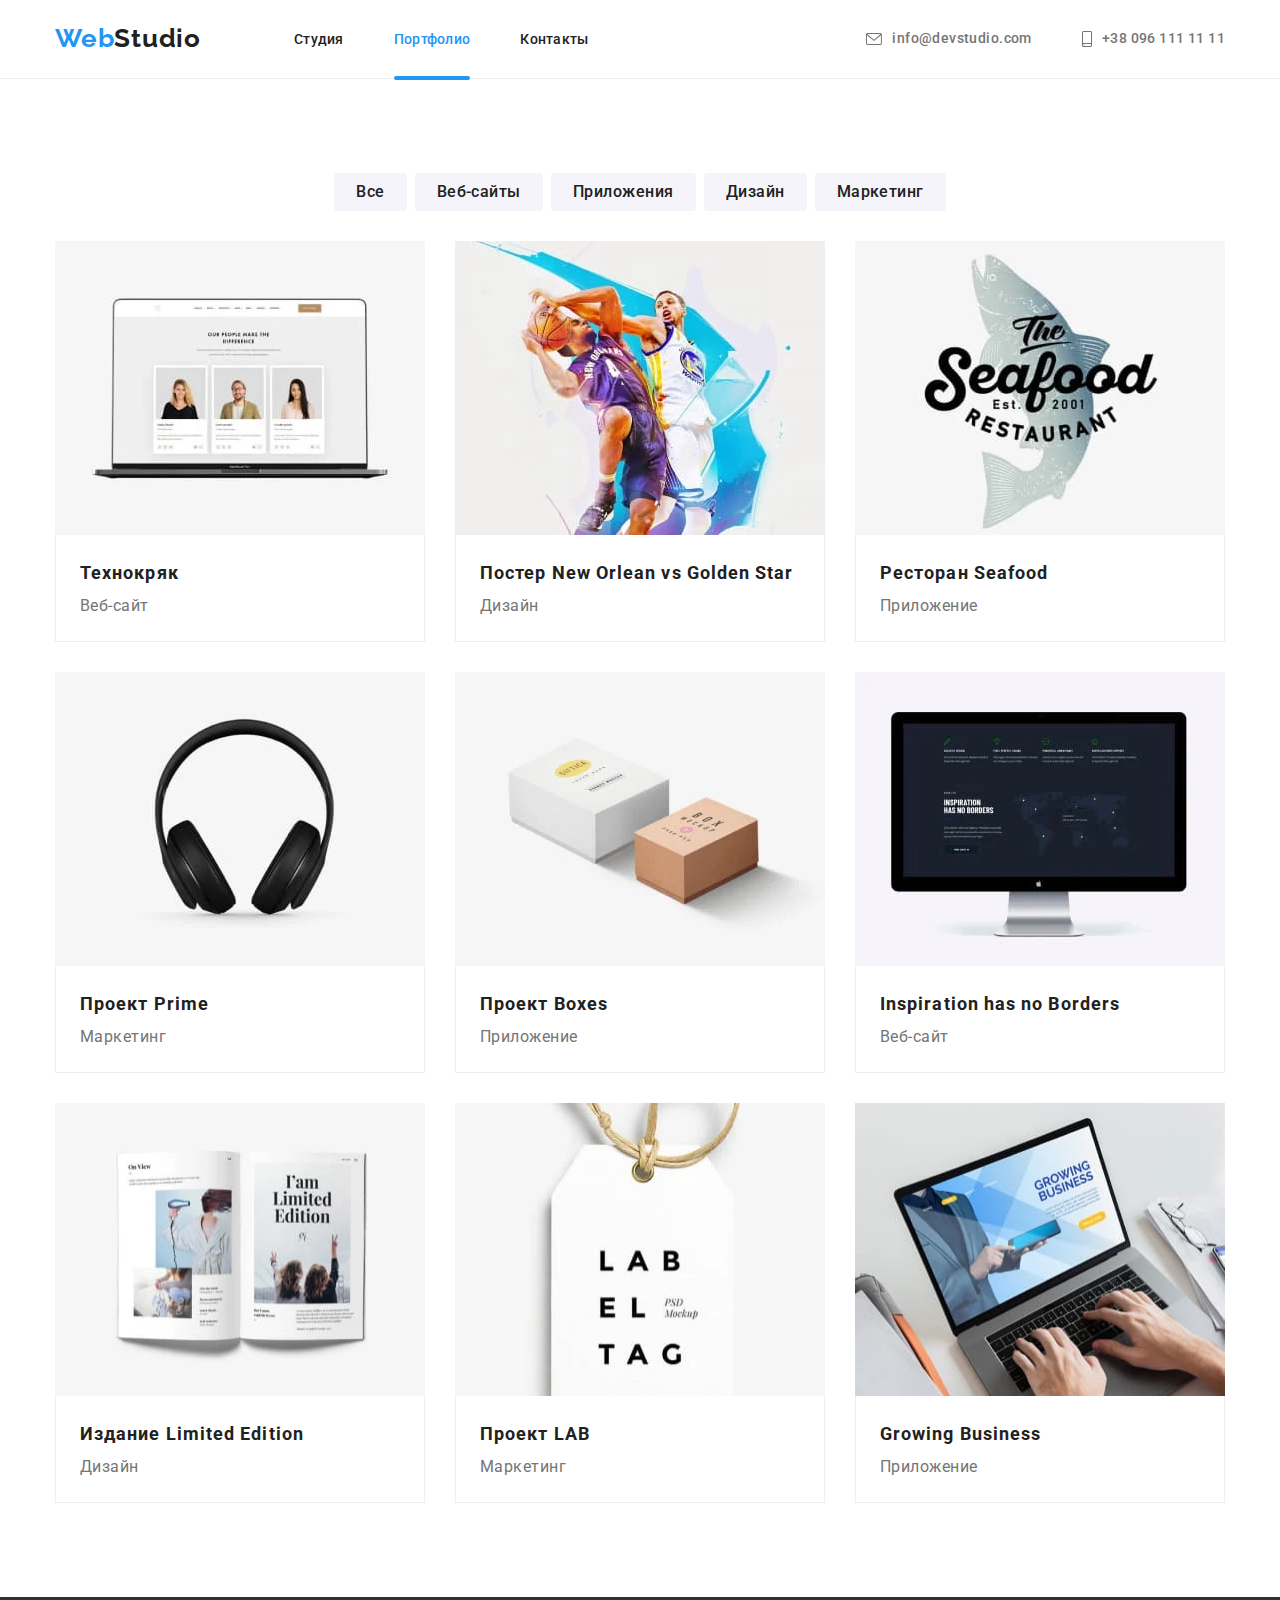
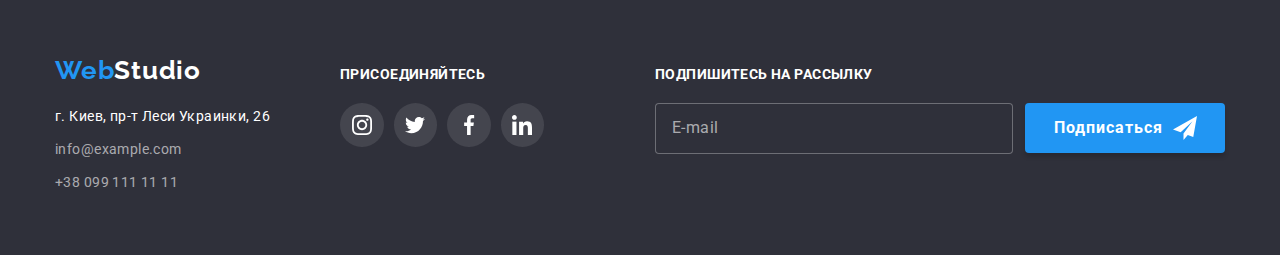
==== commit 32c4a4c3: "/" ====
--- a/portfolio.html
+++ b/portfolio.html
@@ -42,7 +42,7 @@
           <li class="section-header__item">
             <a href="mailto:info@devstudio.com" class="link section-header__link">
               <svg class="section-header__icon" width="16" height="12">
-                <use href="./images/icons/sprite.svg#icon-envelope1"></use>
+                <use href="./img/sprite.svg#icon-pochta"></use>
               </svg>
               info@devstudio.com</a
             >
@@ -51,7 +51,7 @@
           <li class="header-contcts-item">
             <a href="tel:+380961111111" class="link section-header__link">
               <svg class="section-header__icon" width="10" height="16">
-                <use href="./images/icons/sprite.svg#icon-smartphone"></use>
+                <use href="./img/sprite.svg#icon-phone"></use>
               </svg>
               +38 096 111 11 11</a
             >
@@ -59,7 +59,7 @@
         </ul>
         <button type="button" class="burger-btn" data-menu-open>
           <svg class="burger-btn__icon">
-            <use href="./images/icons/sprite.svg#icon-burger-btn"></use>
+            <use href="./img/sprite-defs.svg#icon-menu_40px"></use>
           </svg>
         </button>
       </div>
@@ -68,7 +68,7 @@
         <div class="conteiner mob-menu__conteiner">
           <button class="mob-menu__close-btn" data-menu-close>
             <svg class="mob-menu__close-icon">
-              <use href="./images/icons/sprite.svg#icon-close-x"></use>
+              <use href="./img/sprite_close.svg#icon-close_40px"></use>
             </svg>
           </button>
 
@@ -779,28 +779,28 @@
             <li class="social-list__item">
               <a href="" class="social-list__link social-list__link--footer">
                 <svg class="social-list__icon">
-                  <use href="./images/icons/sprite.svg#icon-instagram"></use>
+                  <use href="./img/sprite4.svg#icon-instagram1"></use>
                 </svg>
               </a>
             </li>
             <li class="social-list__item">
               <a href="" class="social-list__link social-list__link--footer">
                 <svg class="social-list__icon">
-                  <use href="./images/icons/sprite.svg#icon-twitter"></use>
+                  <use href="./img/sprite4.svg#icon-twitter1"></use>
                 </svg>
               </a>
             </li>
             <li class="social-list__item">
               <a href="" class="social-list__link social-list__link--footer">
                 <svg class="social-list__icon">
-                  <use href="./images/icons/sprite.svg#icon-facebook"></use>
+                  <use href="./img/sprite4.svg#icon-facebook1"></use>
                 </svg>
               </a>
             </li>
             <li class="social-list__item">
               <a href="" class="social-list__link social-list__link--footer">
                 <svg class="social-list__icon">
-                  <use href="./images/icons/sprite.svg#icon-linkedin"></use>
+                  <use href="./img/sprite4.svg#icon-linkedin1"></use>
                 </svg>
               </a>
             </li>
@@ -817,7 +817,7 @@
             <button type="submit" class="footer__btn">
               Подписаться
               <svg class="footer__icon">
-                <use href="./images/icons/sprite.svg#icon-plane"></use>
+                <use href="./img/sprite-icon.svg#icon-icon-send"></use>
               </svg>
             </button>
           </form>
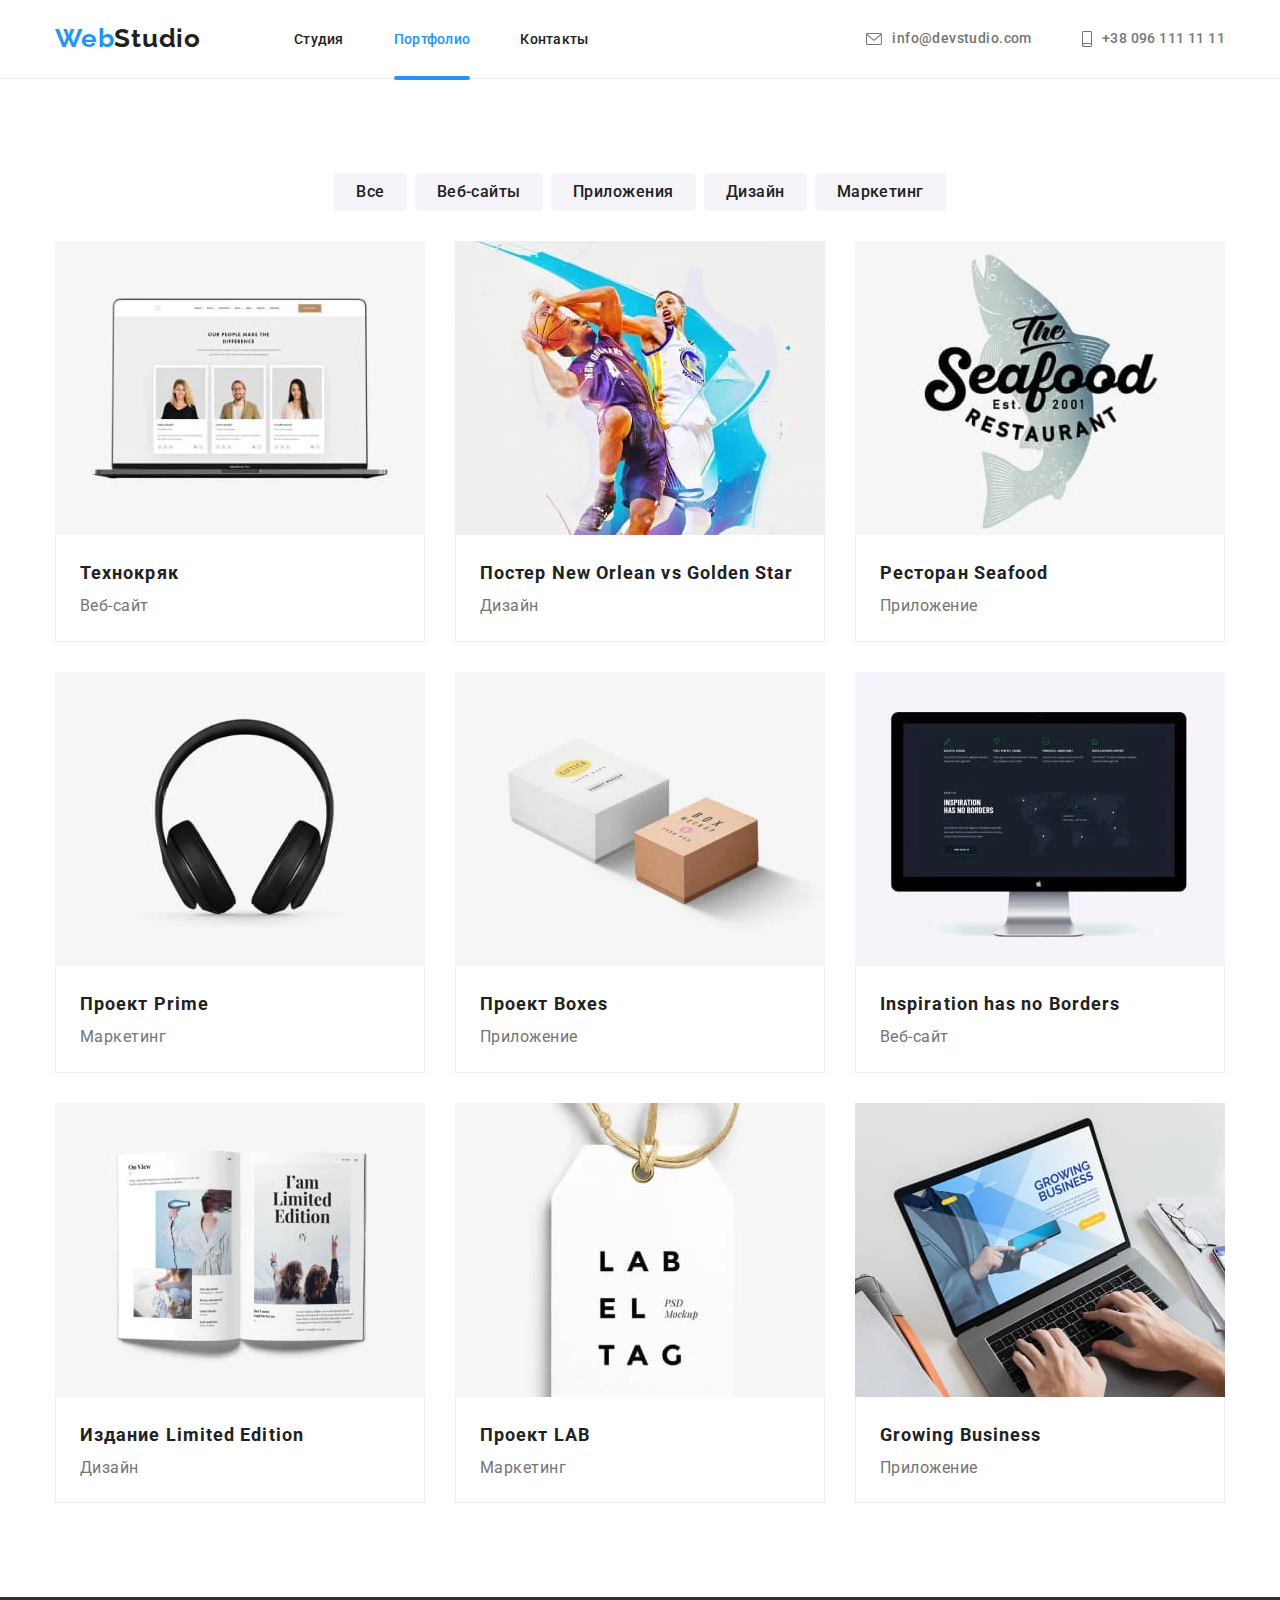
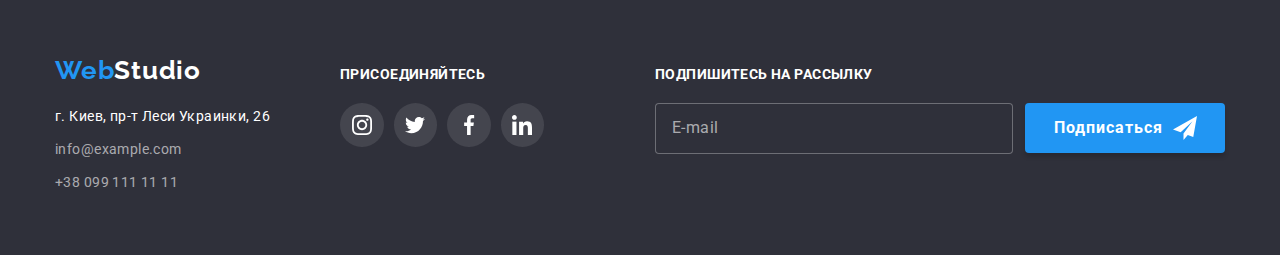
==== commit 5efaca91: "." ====
--- a/portfolio.html
+++ b/portfolio.html
@@ -87,7 +87,7 @@
           <div class="mob-menu__contacts-wrapper">
             <ul class="mob-contacts list">
               <li class="mob-contacts__item">
-                <a class="mob-contacts__link link" href="tel:+380961111111">+38 096 111 11 11</a>
+                <a class="mob-contacts__link link mob-contacts-list__link--tell" href="tel:+380961111111">+38 096 111 11 11</a>
               </li>
               <li class="mob-contacts__item">
                 <a class="mob-contacts__link link" href="mailto:info@devstudio.com"
--- a/css/main.min.css
+++ b/css/main.min.css
@@ -1 +1,7 @@
-:root{--brand-color: #2196f3;--hover-bnt: #188ce8;--color-main: #212121;--color-grey: #757575;--color-wight: #ffffff;--font-main: "roboto";--font-logo: "raleway";--bgc: #2f303a;--bgc-lighter: #f5f4fa;--link-address: rgba(255, 255, 255, 0.6)}.visually-hidden{position:absolute;width:1px;height:1px;margin:-1px;border:0;padding:0;clip:rect(0 0 0 0);overflow:hidden}*,::after,::before{box-sizing:border-box}:root{-moz-tab-size:4;-o-tab-size:4;tab-size:4}html{line-height:1.15;-webkit-text-size-adjust:100%}body{margin:0}body{font-family:system-ui,-apple-system,"Segoe UI",Roboto,Helvetica,Arial,sans-serif,"Apple Color Emoji","Segoe UI Emoji"}hr{height:0;color:inherit}abbr[title]{-webkit-text-decoration:underline dotted;text-decoration:underline dotted}b,strong{font-weight:bolder}code,kbd,pre,samp{font-family:ui-monospace,SFMono-Regular,Consolas,"Liberation Mono",Menlo,monospace;font-size:1em}small{font-size:80%}sub,sup{font-size:75%;line-height:0;position:relative;vertical-align:baseline}sub{bottom:-0.25em}sup{top:-0.5em}table{text-indent:0;border-color:inherit}button,input,optgroup,select,textarea{font-family:inherit;font-size:100%;line-height:1.15;margin:0}button,select{text-transform:none}[type=button],[type=reset],[type=submit],button{-webkit-appearance:button}::-moz-focus-inner{border-style:none;padding:0}:-moz-focusring{outline:1px dotted ButtonText}:-moz-ui-invalid{box-shadow:none}legend{padding:0}progress{vertical-align:baseline}::-webkit-inner-spin-button,::-webkit-outer-spin-button{height:auto}[type=search]{-webkit-appearance:textfield;outline-offset:-2px}::-webkit-search-decoration{-webkit-appearance:none}::-webkit-file-upload-button{-webkit-appearance:button;font:inherit}summary{display:list-item}h1,h2,h3,h4,h5,h6,p{margin-top:0;margin-bottom:0}ul,ol{margin-top:0;margin-bottom:0;padding-left:0}img{display:block;width:100%;height:auto}.list{list-style:none}.link{text-decoration:none}body{font-family:var(--font-main),sans-serif;color:var(--color-main);background-color:var(--color-wight)}.section{padding-top:60px;padding-bottom:60px}@media screen and (min-width: 1200px){.section{padding-top:94px;padding-bottom:94px}}.conteiner{width:100%;padding-left:15px;padding-right:15px}@media screen and (min-width: 480px){.conteiner{margin-left:auto;margin-right:auto;max-width:480px}}@media screen and (min-width: 768px){.conteiner{max-width:768px}}@media screen and (min-width: 1200px){.conteiner{max-width:1200px}}.section__title{text-align:center;font-size:28px;line-height:1.17;letter-spacing:.03em;color:var(--color-main);margin-bottom:30px}@media screen and (min-width: 1200px){.section__title{font-size:36px;line-height:1.16;margin-bottom:50px}}.logo{font-family:var(--font-logo),sans-serif;font-weight:700;color:var(--color-main);text-decoration:none;font-size:24px;line-height:1.16;letter-spacing:.03em}@media screen and (min-width: 1200px){.logo{font-size:26px;line-height:1.07;margin-right:93px}}.logo--blue{color:var(--brand-color)}.logo--white{color:var(--color-wight)}.modal-btn{background:#188ce8;box-shadow:0px 4px 4px rgba(0,0,0,.15);border-radius:4px;padding:10px 32px;border:none;font-weight:bold;font-size:16px;line-height:1.87;cursor:pointer;letter-spacing:.06em;color:var(--color-wight);background-color:var(--brand-color);transition-property:background-color;transition-duration:250ms;transition-timing-function:cubic-bezier(0.4, 0, 0.2, 1)}.modal-btn:focus,.modal-btn:hover{background-color:var(--hover-bnt)}.social-list{display:flex;justify-content:space-between;margin-top:16px;max-width:204px;margin-left:auto;margin-right:auto}.social-list__item{width:44px;height:44px}.social-list__item:nth-child(-n+3){margin-right:10px}.social-list__link{display:flex;justify-content:center;align-items:center;border-radius:50%;width:100%;height:100%;color:#b1b8af;transition:background-color 250ms cubic-bezier(0.4, 0, 0.2, 1),color 250ms cubic-bezier(0.4, 0, 0.2, 1)}.social-list__link:hover,.social-list__link:focus{color:var(--color-wight);background-color:var(--brand-color)}.social-list__icon{width:20px;height:20px;fill:currentColor}.backdrop{position:fixed;top:0;left:0;width:100vw;height:100vh;background-color:rgba(0,0,0,.2);opacity:1;visibility:visible;pointer-events:auto;transition:opacity 250ms cubic-bezier(0.4, 0, 0.2, 1),visibility 250ms cubic-bezier(0.4, 0, 0.2, 1)}.backdrop.is-hidden{opacity:0;pointer-events:none;visibility:hidden}.backdrop.is-hidden .modal{transform:translate(-50%, -50%) scale(1.1)}.modal{position:absolute;top:50%;left:50%;width:100%;max-height:100%;padding:40px 39px 40px 41px;background:var(--color-wight);box-shadow:0px 1px 3px rgba(0,0,0,.12),0px 1px 1px rgba(0,0,0,.14),0px 2px 1px rgba(0,0,0,.2);border-radius:4px;transform:translate(-50%, -50%) scale(1);transition:transform 250ms cubic-bezier(0.4, 0, 0.2, 1)}@media screen and (orientation: landscape)and (max-width: 800px){.modal{overflow:auto}}@media screen and (min-width: 480px){.modal{width:450px;height:609px}}@media screen and (min-width: 1200px){.modal{width:528px;height:581px}}.close-btn{position:absolute;top:8px;right:8px;width:30px;height:30px;display:flex;align-items:center;justify-content:center;padding:0px;cursor:pointer;background:var(--color-wight);border-radius:50%;border:1px solid rgba(0,0,0,.1)}.close-btn:hover .close-btn__img,.close-btn:focus .close-btn__img{fill:var(--brand-color);transition:fill 250ms cubic-bezier(0.4, 0, 0.2, 1)}.modal__title{display:block;font-size:20px;line-height:1.5;text-align:center;letter-spacing:.03em;color:var(--color-main);margin-bottom:12px}@media screen and (min-width: 1200px){.modal__title{font-size:20px;line-height:1.15}}.modal__input{width:100%;height:40px;margin:0;margin-bottom:10px;padding-left:42px;display:block;border:1px solid rgba(33,33,33,.2);border-radius:4px;transition:border-color 250ms cubic-bezier(0.4, 0, 0.2, 1)}.modal__input:focus{outline:none;border-color:var(--brand-color)}.modal__label{display:block;margin-bottom:4px;font-weight:normal;font-size:12px;line-height:1.16;letter-spacing:.01em;color:var(--color-grey)}.modal__icon-box{position:relative}.modal__icon{display:inline-block;position:absolute;top:50%;left:15px;transform:translateY(-50%);transition:fill 250ms cubic-bezier(0.4, 0, 0.2, 1)}.modal__input:focus+.modal__icon{fill:var(--brand-color)}.modal__comment{width:100%;height:120px;padding:12px 16px;margin-bottom:20px;border:1px solid rgba(33,33,33,.2);border-radius:4px;resize:none;font-size:12px;line-height:1.16;letter-spacing:.01em}.modal__comment::-moz-placeholder{color:rgba(117,117,117,.5)}.modal__comment:-ms-input-placeholder{color:rgba(117,117,117,.5)}.modal__comment::placeholder{color:rgba(117,117,117,.5)}.checkbox{display:flex;align-items:center;font-weight:normal;font-size:10px;line-height:1.16;letter-spacing:.03em;color:var(--color-grey)}@media screen and (min-width: 480px){.checkbox{font-size:12px;line-height:1.16}}@media screen and (min-width: 1200px){.checkbox{font-size:14px;line-height:1.71}}.checkbox__input{position:absolute;width:1px;height:1px;margin:-1px;border:0;padding:0;clip:rect(0 0 0 0);overflow:hidden}.modal__link{color:var(--brand-color)}.checkbox__icon{display:inline-block;width:16px;height:15px;border:2px solid var(--color-main);border-radius:2px;margin-right:7px;cursor:pointer;transition:border 250ms cubic-bezier(0.4, 0, 0.2, 1)}@media screen and (min-width: 1200px){.checkbox__icon{margin-left:13px}}.checkbox__input:checked+.checkbox__icon{background-color:var(--brand-color);border-color:var(--brand-color);background-image:url(../images/icons/check.svg);background-size:contain;background-origin:border-box;transition:background-color 250ms cubic-bezier(0.4, 0, 0.2, 1)}.checkbox__input:focus+.checkbox__icon{border:2px solid var(--brand-color)}.modal__btn-submit{display:block;padding-top:10px;padding-bottom:10px;width:200px;margin:0 auto;cursor:pointer;margin-top:30px;background-color:var(--brand-color);box-shadow:0px 4px 4px rgba(0,0,0,.15);border-radius:4px;border-color:transparent;letter-spacing:.06em;font-weight:bold;font-size:16px;line-height:1.87;color:var(--color-wight);transition:background-color 250ms cubic-bezier(0.4, 0, 0.2, 1)}.modal__btn-submit:hover,.modal__btn-submit:focus{background-color:var(--hover-bnt)}.section-header{border-bottom:1px solid #ececec}.section-header__conteiner{display:flex;align-items:center}@media screen and (max-width: 767px){.section-header__conteiner{justify-content:space-between}}@media screen and (min-width: 768px)and (max-width: 1199px){.section-header__conteiner{justify-content:space-between}}@media screen and (max-width: 767px){.section-header{padding-top:10px;padding-bottom:10px}}@media screen and (min-width: 768px){.section-header{padding-top:21px;padding-bottom:21px}}@media screen and (min-width: 1200px){.section-header{padding-top:25px;padding-bottom:25px}}@media screen and (max-width: 767px){.mob-menu__conteiner{height:100vh;display:flex;flex-direction:column;justify-content:space-between}}@media screen and (min-width: 768px){.mob-menu{display:none}}@media screen and (max-width: 767px){.mob-menu{transition:opacity 500ms linear;transform:translate(140%);pointer-events:none;transition:transform 250ms linear;position:fixed;top:0;left:0;z-index:100;width:100vw;height:100vh;background-color:var(--color-wight);box-shadow:0px 4px 8px rgba(0,0,0,.04),0px 2px 4px rgba(0,0,0,.08),0px 1px 3px rgba(0,0,0,.16)}.mob-menu.is-open{pointer-events:auto;transform:translate(0)}.mob-menu__conteiner{position:relative;padding:48px 25px}.mob-menu__close-btn{position:absolute;top:10px;right:15px;background-color:transparent;border:none;padding:0;line-height:0;cursor:pointer}.mob-menu__close-btn:hover .mob-menu__close-icon,.mob-menu__close-btn:focus .mob-menu__close-icon{fill:var(--brand-color)}.mob-menu__close-icon{width:40px;height:40px;fill:var(--color-main);transition:fill 250ms cubic-bezier(0.4, 0, 0.2, 1)}.mob-menu__item:not(:last-child){margin-bottom:32px}.mob-menu__link{font-weight:500;font-size:40px;line-height:1.17;letter-spacing:.02em;color:var(--color-main);transition:color 250ms cubic-bezier(0.4, 0, 0.2, 1)}.mob-menu__link:hover,.mob-menu__link:focus{color:var(--brand-color)}}.mob-menu .mob-contacts{margin-bottom:64px}.mob-menu .mob-contacts__item:not(:last-child){margin-bottom:32px}.mob-menu .mob-contacts__link{font-weight:500;font-size:24px;line-height:1.16;letter-spacing:.02em;color:var(--color-grey);transition:color 250ms cubic-bezier(0.4, 0, 0.2, 1),font-size 250ms cubic-bezier(0.4, 0, 0.2, 1)}.mob-menu .mob-contacts__link:hover,.mob-menu .mob-contacts__link:focus{color:var(--brand-color);line-height:1.17;letter-spacing:.02em}.mob-menu .mob-social{display:flex}@media screen and (max-width: 400px){.mob-menu .mob-social{flex-wrap:wrap}.mob-menu .mob-social__item:nth-child(-n+2){margin-bottom:10px}}.mob-menu .mob-social__item:not(:last-child)::after{content:"";width:0px;height:22px;border:1px solid rgba(33,33,33,.2);transform:rotate(90deg);margin-right:10px;margin-left:10px}.mob-menu .mob-social__link{font-style:normal;font-weight:500;font-size:18px;line-height:1.22;color:var(--brand-color);transition:color 250ms cubic-bezier(0.4, 0, 0.2, 1)}@media screen and (max-width: 767px){.burger-btn{background-color:transparent;border:none;padding:0;line-height:0;cursor:pointer}.burger-btn__icon{width:40px;height:40px;fill:var(--color-main);transition:fill 250ms cubic-bezier(0.4, 0, 0.2, 1)}}.burger-btn:hover .burger-btn__icon,.burger-btn:focus .burger-btn__icon{fill:var(--brand-color)}@media screen and (min-width: 768px){.burger-btn{display:none}}.burger-btn:hover .burger-btn__icon,.burger-btn:focus .burger-btn__icon{fill:var(--brand-color)}.mob-menu__current{color:var(--brand-color)}@media screen and (max-width: 767px){.menu{display:none}}.menu__list{display:flex;align-items:center}.menu__item{position:relative}.menu__item:not(:last-child){margin-right:50px}.menu__link{color:var(--color-main);font-size:14px;font-weight:500;line-height:1.14;letter-spacing:.02em;transition:color 250ms cubic-bezier(0.4, 0, 0.2, 1)}.menu__link:hover,.menu__link:focus{color:var(--brand-color)}.menu__link--current{color:var(--brand-color)}.menu__link--current::after{content:"";display:block;position:absolute;width:100%;height:4px;background-color:var(--brand-color);left:0;top:46px;border-radius:2px}@media screen and (max-width: 1199px){.menu__link--current::after{top:50px}}@media screen and (max-width: 767px){.section-header__contacts{display:none}}@media screen and (min-width: 1200px){.section-header__contacts{display:flex;margin-left:auto}}@media screen and (min-width: 768px)and (max-width: 1199px){.section-header__item:not(:last-child){margin-bottom:10px}}@media screen and (min-width: 1200px){.section-header__item:not(:last-child){margin-right:50px}}.section-header__link{font-size:12px;font-weight:500;line-height:1.16;letter-spacing:.03em;color:var(--color-grey);display:inline-flex;align-items:center;transition-property:color;transition-duration:250ms;transition-timing-function:cubic-bezier(0.4, 0, 0.2, 1)}.section-header__link:hover,.section-header__link:focus{color:var(--brand-color)}@media screen and (min-width: 1200px){.section-header__link{font-size:14px;line-height:1.71}}.section-header__icon{margin-right:10px;fill:currentColor}.section-hero{margin:0 auto;padding:118px 0;max-width:767px;min-height:400px;text-align:center;background-image:linear-gradient(rgba(47, 48, 58, 0.4), rgba(47, 48, 58, 0.4)),url("../images/mobile/bg-main.jpg");background-size:cover;background-repeat:no-repeat;background-position:center}@media screen and (min-device-pixel-ratio: 2),screen and (-webkit-min-device-pixel-ratio: 2),screen and (min-resolution: 192dpi),screen and (min-resolution: 2dppx){.section-hero{background-image:linear-gradient(rgba(47, 48, 58, 0.4), rgba(47, 48, 58, 0.4)),url("../images/mobile/bg-main@2x.jpg")}}.section-hero__container{text-align:center}.section-hero__title{margin:0 auto 30px;max-width:360px;text-transform:uppercase;font-weight:900;font-size:26px;line-height:1.62;letter-spacing:.06em;color:var(--color-wight)}@media screen and (min-width: 768px){.section-hero{max-width:1199px;padding:200px 0;background-image:linear-gradient(rgba(47, 48, 58, 0.4), rgba(47, 48, 58, 0.4)),url("../images/tablet/bg-main.jpg")}}@media screen and (min-width: 768px)and (min-device-pixel-ratio: 2),screen and (min-width: 768px)and (-webkit-min-device-pixel-ratio: 2),screen and (min-width: 768px)and (min-resolution: 192dpi),screen and (min-width: 768px)and (min-resolution: 2dppx){.section-hero{background-image:linear-gradient(rgba(47, 48, 58, 0.4), rgba(47, 48, 58, 0.4)),url("../images/tablet/bg-main@2x.jpg")}}@media screen and (min-width: 1200px){.section-hero{max-width:1600px;min-height:600px;background-color:var(--background-color-font);background-image:linear-gradient(rgba(47, 48, 58, 0.4), rgba(47, 48, 58, 0.4)),url("../images/deckstope/bg-main.jpg")}}@media screen and (min-width: 1200px)and (min-device-pixel-ratio: 2),screen and (min-width: 1200px)and (-webkit-min-device-pixel-ratio: 2),screen and (min-width: 1200px)and (min-resolution: 192dpi),screen and (min-width: 1200px)and (min-resolution: 2dppx){.section-hero{background-image:linear-gradient(rgba(47, 48, 58, 0.4), rgba(47, 48, 58, 0.4)),url("../images/deckstope/bg-main@2x.jpg")}}@media screen and (min-width: 1200px){.section-hero__title{max-width:610px;font-size:44px;line-height:1.36}}@media screen and (min-width: 1200px){.features{padding-bottom:0}}.features__icon{width:70px;height:70px}.features__box{display:flex;justify-content:center;align-items:center;margin-bottom:30px;height:120px;background-color:var(--bgc-lighter);border-radius:4px}@media screen and (min-width: 768px){.features__list{display:flex;flex-wrap:wrap;margin-left:-30px;margin-top:-30px}}.features__item{width:100%;margin-bottom:30px}.features__item:last-child{margin-bottom:0}@media screen and (min-width: 768px){.features__item{flex-basis:calc(100% / 2 - 30px);margin-left:30px;margin-top:30px;margin-bottom:0}}@media screen and (min-width: 1200px){.features__item{flex-basis:calc(100% / 4 - 30px);margin-bottom:0}}.features__title{text-align:center;font-size:14px;line-height:1.14;letter-spacing:.03em;text-transform:uppercase;color:var(--color-main);margin-bottom:10px}@media screen and (min-width: 768px){.features__title{text-align:left}}.features__description{font-size:14px;line-height:1.71;letter-spacing:.03em;color:var(--color-grey)}.doing__list{display:flex;margin-left:-30px;margin-top:-30px}.doing__item{margin-left:30px;margin-top:30px;flex-basis:calc(100% / 3 - 30px)}.thumb-card{position:relative}.thumb-card__overlay{display:flex;position:absolute;left:0;bottom:0;width:100%;height:70px;background-color:rgba(47,48,58,.8);padding:27px;justify-content:center;font-size:14px;font-weight:bold;line-height:1.14;letter-spacing:.03em;text-transform:uppercase;color:var(--color-wight)}.doing__conteiner{padding-top:0}@media screen and (max-width: 1199px){.work{display:none}}.team{background-color:var(--bgc-lighter)}.team__box{padding:30px 32px;background:var(--color-wight)}.team__members{font-weight:500;font-size:16px;line-height:1.18;text-align:center;letter-spacing:.03em;color:var(--color-main);margin-bottom:10px}.team__description{font-size:16px;line-height:1.18;text-align:center;letter-spacing:.03em;color:var(--color-grey)}.team__item{width:100%;box-shadow:0px 1px 3px rgba(0,0,0,.12),0px 1px 1px rgba(0,0,0,.14),0px 2px 1px rgba(0,0,0,.2);border-radius:0px 0px 4px 4px}@media screen and (max-width: 767px){.team__item{margin-bottom:30px}.team__item:nth-child(4){margin-bottom:0px}}@media screen and (min-width: 768px){.team__list{display:flex;flex-wrap:wrap;margin-left:-30px;margin-top:-30px}.team__item{flex-basis:calc(100% / 2 - 30px);margin-left:30px;margin-top:30px}}@media screen and (min-width: 1200px){.team__list .team__item{flex-basis:calc(100% / 4 - 30px)}}.clients__list{display:flex;flex-wrap:wrap;align-items:center;margin-top:-30px;margin-left:-30px}@media screen and (min-width: 1200px){.clients__list{flex-wrap:nowrap}}.clients__item{display:flex;width:100%;height:92px;margin-top:30px;margin-left:30px;flex-basis:calc(100% / 2 - 30px)}@media screen and (min-width: 768px){.clients__item{flex-basis:calc(100% / 3 - 30px)}}@media screen and (min-width: 1200px){.clients__item{flex-basis:calc(100% / 4 - 30px)}}.clients__link{display:flex;justify-content:center;align-items:center;width:100%;height:100%;color:#afb1b8;border:1px solid #afb1b8;border-radius:4px;transition:color 250ms cubic-bezier(0.4, 0, 0.2, 1),border-color 250ms cubic-bezier(0.4, 0, 0.2, 1)}.clients__link:hover,.clients__link:focus{color:var(--brand-color);border-color:var(--brand-color)}.clients__icon{fill:currentColor}.footer{background-color:var(--bgc);padding-top:60px;padding-bottom:60px}@media screen and (max-width: 1199px){.footer{text-align:center}}.footer__logo{display:inline-block;margin-bottom:20px}@media screen and (min-width: 1200px){.footer__logo{margin-right:auto}}.address{font-style:normal}.address__item{margin-bottom:8px}@media screen and (min-width: 1200px){.address__item{margin-bottom:9px}}.address__link{font-size:14px;line-height:.58;letter-spacing:.03em;color:var(--link-address);transition:color 250ms cubic-bezier(0.4, 0, 0.2, 1)}.address__link:hover,.address__link:focus{color:var(--bgc-lighter)}@media screen and (min-width: 1200px){.address__link{line-height:1.71}}.address__link--map{font-size:14px;line-height:.58;letter-spacing:.03em;color:var(--color-wight);transition:color 250ms cubic-bezier(0.4, 0, 0.2, 1)}.address__link--map:hover,.address__link--map:focus{color:var(--bgc-lighter)}@media screen and (min-width: 1200px){.address__link--map{line-height:1.71}}@media screen and (min-width: 768px)and (max-width: 1199px){.footer__conteiner{display:flex;flex-wrap:wrap;justify-content:space-around}}@media screen and (min-width: 1200px){.footer__conteiner{display:flex;align-items:baseline}}.footer__box{display:flex;flex-direction:column;align-items:center}@media screen and (max-width: 1199px){.footer__box{margin-bottom:60px}}.social-box{display:block}@media screen and (max-width: 767px){.social-box{margin-bottom:60px}}@media screen and (min-width: 1200px){.social-box{align-items:baseline;margin-left:70px}}.footer__subtitle{display:block;margin-bottom:20px;color:var(--color-wight);font-size:14px;line-height:.85;letter-spacing:.03em;text-transform:uppercase}@media screen and (min-width: 1200px){.footer__subtitle{line-height:1.14}}.social-list__link--footer{color:var(--color-wight);background-color:rgba(255,255,255,.1)}.footer__form{width:100%;display:flex}@media screen and (max-width: 1199px){.footer__form{flex-direction:column;align-items:center}}.footer__form-box{width:100%}@media screen and (min-width: 768px){.footer__form-box{width:450px}}@media screen and (min-width: 1200px){.footer__form-box{width:570px;margin-left:auto}}.footer__label{margin-bottom:20px;width:100%}.footer__input{width:100%;padding:15px 16px;border:1px solid rgba(255,255,255,.3);border-radius:4px;color:rgba(255,255,255,.6);background-color:var(--bgc);transition:drop-shadow 250ms cubic-bezier(0.4, 0, 0.2, 1),border-color 250ms cubic-bezier(0.4, 0, 0.2, 1)}@media screen and (min-width: 1200px){.footer__input{width:358px}}.footer__input::-moz-placeholder{font-size:16px;line-height:1.25;letter-spacing:.03em;color:rgba(255,255,255,.6)}.footer__input:-ms-input-placeholder{font-size:16px;line-height:1.25;letter-spacing:.03em;color:rgba(255,255,255,.6)}.footer__input::placeholder{font-size:16px;line-height:1.25;letter-spacing:.03em;color:rgba(255,255,255,.6)}.footer__input:focus,.footer__input:hover{outline:none;border-color:var(--brand-color);filter:drop-shadow(0px 4px 4px rgba(0, 0, 0, 0.15))}.footer__icon{width:24px;margin-left:10px}.footer__btn{display:flex;align-items:center;text-align:center;cursor:pointer;width:200px;height:50px;padding:10px 28px 10px 29px;font-weight:bold;font-size:16px;line-height:1.87;letter-spacing:.06em;color:var(--color-wight);background-color:var(--brand-color);box-shadow:0px 4px 4px rgba(0,0,0,.15);border-radius:4px;border:transparent;transition:background-color 250ms cubic-bezier(0.4, 0, 0.2, 1)}@media screen and (min-width: 1200px){.footer__btn{margin-left:12px}}.footer__btn:hover,.footer__btn:focus{background-color:var(--hover-bnt)}.filter__btn{background-color:var(--bgc-lighter);font-weight:500;font-size:16px;line-height:1.62;letter-spacing:.03em;color:var(--color-main);cursor:pointer;border:none;border-radius:4px;padding:6px 22px;transition:color 250ms cubic-bezier(0.4, 0, 0.2, 1),background-color 250ms cubic-bezier(0.4, 0, 0.2, 1),box-shadow 250ms cubic-bezier(0.4, 0, 0.2, 1)}.filter__btn:focus,.filter__btn:hover{background-color:var(--brand-color);color:var(--color-wight);box-shadow:0px 3px 1px rgba(0,0,0,.1),0px 1px 2px rgba(0,0,0,.08),0px 2px 2px rgba(0,0,0,.12)}.filter{display:flex;flex-wrap:wrap;justify-content:flex-start;margin-bottom:40px}.filter__item{margin-right:8px}.filter__item:last-child{margin-right:0px}@media screen and (max-width: 767px){.filter__item:nth-child(-n+3){margin-bottom:15px}}@media screen and (min-width: 768px){.filter{justify-content:center;margin-bottom:30px}}@media screen and (min-width: 768px){.card__list{display:flex;flex-wrap:wrap;margin-top:-30px;margin-left:-30px}}.card__box{padding:20px 24px;background:var(--color-wight);border-bottom:1px solid #eee;border-left:1px solid #eee;border-right:1px solid #eee}@media screen and (min-width: 768px)and (max-width: 1199px){.card__box{flex-grow:2}}.card__item{display:flex;transition:box-shadow 250ms cubic-bezier(0.4, 0, 0.2, 1)}@media screen and (max-width: 767px){.card__item{margin-bottom:30px}.card__item:last-child{margin-bottom:0}}@media screen and (min-width: 768px){.card__item{margin-left:30px;margin-top:30px;flex-basis:calc(100% / 2 - 30px)}}@media screen and (min-width: 1200px){.card__item{flex-basis:calc(100% / 3 - 30px)}}.card__item:hover{box-shadow:0px 1px 1px rgba(0,0,0,.12),0px 4px 4px rgba(0,0,0,.06),1px 4px 6px rgba(0,0,0,.16)}.card__title{font-size:18px;line-height:2;letter-spacing:.06em;color:var(--color-main)}.card__descrip{font-size:16px;line-height:1.87;letter-spacing:.03em;color:var(--color-grey)}.card__link{display:flex;flex-direction:column}.card__thumb{position:relative;overflow:hidden}.card__overlay{background-color:rgba(33,150,243,.9);font-size:18px;line-height:1.56;padding:63px 24px;letter-spacing:.03em;color:var(--color-wight);position:absolute;top:0;left:0;width:100%;height:100%;overflow:auto;transform:translateY(100%);transition:transform 250ms cubic-bezier(0.4, 0, 0.2, 1)}.card__item:hover .card__overlay,.card__link:focus .card__overlay{transform:translateY(0)}/*# sourceMappingURL=main.min.css.map */
+:root{--brand-color: #2196f3;--hover-bnt: #188ce8;--color-main: #212121;--color-grey: #757575;--color-wight: #ffffff;--font-main: "roboto";--font-logo: "raleway";--bgc: #2f303a;--bgc-lighter: #f5f4fa;--link-address: rgba(255, 255, 255, 0.6)}.visually-hidden{position:absolute;width:1px;height:1px;margin:-1px;border:0;padding:0;clip:rect(0 0 0 0);overflow:hidden}*,::after,::before{box-sizing:border-box}:root{-moz-tab-size:4;-o-tab-size:4;tab-size:4}html{line-height:1.15;-webkit-text-size-adjust:100%}body{margin:0}body{font-family:system-ui,-apple-system,"Segoe UI",Roboto,Helvetica,Arial,sans-serif,"Apple Color Emoji","Segoe UI Emoji"}hr{height:0;color:inherit}abbr[title]{-webkit-text-decoration:underline dotted;text-decoration:underline dotted}b,strong{font-weight:bolder}code,kbd,pre,samp{font-family:ui-monospace,SFMono-Regular,Consolas,"Liberation Mono",Menlo,monospace;font-size:1em}small{font-size:80%}sub,sup{font-size:75%;line-height:0;position:relative;vertical-align:baseline}sub{bottom:-0.25em}sup{top:-0.5em}table{text-indent:0;border-color:inherit}button,input,optgroup,select,textarea{font-family:inherit;font-size:100%;line-height:1.15;margin:0}button,select{text-transform:none}[type=button],[type=reset],[type=submit],button{-webkit-appearance:button}::-moz-focus-inner{border-style:none;padding:0}:-moz-focusring{outline:1px dotted ButtonText}:-moz-ui-invalid{box-shadow:none}legend{padding:0}progress{vertical-align:baseline}::-webkit-inner-spin-button,::-webkit-outer-spin-button{height:auto}[type=search]{-webkit-appearance:textfield;outline-offset:-2px}::-webkit-search-decoration{-webkit-appearance:none}::-webkit-file-upload-button{-webkit-appearance:button;font:inherit}summary{display:list-item}h1,h2,h3,h4,h5,h6,p{margin-top:0;margin-bottom:0}ul,ol{margin-top:0;margin-bottom:0;padding-left:0}img{display:block;width:100%;height:auto}.list{list-style:none}.link{text-decoration:none}body{font-family:var(--font-main),sans-serif;color:var(--color-main);background-color:var(--color-wight)}.section{padding-top:60px;padding-bottom:60px}@media screen and (min-width: 1200px){.section{padding-top:94px;padding-bottom:94px}}.conteiner{width:100%;padding-left:15px;padding-right:15px}@media screen and (min-width: 480px){.conteiner{margin-left:auto;margin-right:auto;max-width:480px}}@media screen and (min-width: 768px){.conteiner{max-width:768px}}@media screen and (min-width: 1200px){.conteiner{max-width:1200px}}.section__title{text-align:center;font-size:28px;line-height:1.17;letter-spacing:.03em;color:var(--color-main);margin-bottom:30px}@media screen and (min-width: 1200px){.section__title{font-size:36px;line-height:1.16;margin-bottom:50px}}.logo{font-family:var(--font-logo),sans-serif;font-weight:700;color:var(--color-main);text-decoration:none;font-size:24px;line-height:1.16;letter-spacing:.03em}@media screen and (min-width: 1200px){.logo{font-size:26px;line-height:1.07;margin-right:93px}}.logo--blue{color:var(--brand-color)}.logo--white{color:var(--color-wight)}.modal-btn{background:#188ce8;box-shadow:0px 4px 4px rgba(0,0,0,.15);border-radius:4px;padding:10px 32px;border:none;font-weight:bold;font-size:16px;line-height:1.87;cursor:pointer;letter-spacing:.06em;color:var(--color-wight);background-color:var(--brand-color);transition-property:background-color;transition-duration:250ms;transition-timing-function:cubic-bezier(0.4, 0, 0.2, 1)}.modal-btn:focus,.modal-btn:hover{background-color:var(--hover-bnt)}.social-list{display:flex;justify-content:space-between;margin-top:16px;max-width:204px;margin-left:auto;margin-right:auto}.social-list__item{width:44px;height:44px}.social-list__item:nth-child(-n+3){margin-right:10px}.social-list__link{display:flex;justify-content:center;align-items:center;border-radius:50%;width:100%;height:100%;color:#b1b8af;transition:background-color 250ms cubic-bezier(0.4, 0, 0.2, 1),color 250ms cubic-bezier(0.4, 0, 0.2, 1)}.social-list__link:hover,.social-list__link:focus{color:var(--color-wight);background-color:var(--brand-color)}.social-list__icon{width:20px;height:20px;fill:currentColor}.backdrop{position:fixed;top:0;left:0;width:100vw;height:100vh;background-color:rgba(0,0,0,.2);opacity:1;visibility:visible;pointer-events:auto;transition:opacity 250ms cubic-bezier(0.4, 0, 0.2, 1),visibility 250ms cubic-bezier(0.4, 0, 0.2, 1)}.backdrop.is-hidden{opacity:0;pointer-events:none;visibility:hidden}.backdrop.is-hidden .modal{transform:translate(-50%, -50%) scale(1.1)}.modal{position:absolute;top:50%;left:50%;width:100%;max-height:100%;padding:40px 39px 40px 41px;background:var(--color-wight);box-shadow:0px 1px 3px rgba(0,0,0,.12),0px 1px 1px rgba(0,0,0,.14),0px 2px 1px rgba(0,0,0,.2);border-radius:4px;transform:translate(-50%, -50%) scale(1);transition:transform 250ms cubic-bezier(0.4, 0, 0.2, 1)}@media screen and (orientation: landscape)and (max-width: 800px){.modal{overflow:auto}}@media screen and (min-width: 480px){.modal{width:450px;height:609px}}@media screen and (min-width: 1200px){.modal{width:528px;height:581px}}.close-btn{position:absolute;top:8px;right:8px;width:30px;height:30px;display:flex;align-items:center;justify-content:center;padding:0px;cursor:pointer;background:var(--color-wight);border-radius:50%;border:1px solid rgba(0,0,0,.1)}.close-btn:hover .close-btn__img,.close-btn:focus .close-btn__img{fill:var(--brand-color);transition:fill 250ms cubic-bezier(0.4, 0, 0.2, 1)}.modal__title{display:block;font-size:20px;line-height:1.5;text-align:center;letter-spacing:.03em;color:var(--color-main);margin-bottom:12px}@media screen and (min-width: 1200px){.modal__title{font-size:20px;line-height:1.15}}.modal__input{width:100%;height:40px;margin:0;margin-bottom:10px;padding-left:42px;display:block;border:1px solid rgba(33,33,33,.2);border-radius:4px;transition:border-color 250ms cubic-bezier(0.4, 0, 0.2, 1)}.modal__input:focus{outline:none;border-color:var(--brand-color)}.modal__label{display:block;margin-bottom:4px;font-weight:normal;font-size:12px;line-height:1.16;letter-spacing:.01em;color:var(--color-grey)}.modal__icon-box{position:relative}.modal__icon{display:inline-block;position:absolute;top:50%;left:15px;transform:translateY(-50%);transition:fill 250ms cubic-bezier(0.4, 0, 0.2, 1)}.modal__input:focus+.modal__icon{fill:var(--brand-color)}.modal__comment{width:100%;height:120px;padding:12px 16px;margin-bottom:20px;border:1px solid rgba(33,33,33,.2);border-radius:4px;resize:none;font-size:12px;line-height:1.16;letter-spacing:.01em}.modal__comment::-moz-placeholder{color:rgba(117,117,117,.5)}.modal__comment:-ms-input-placeholder{color:rgba(117,117,117,.5)}.modal__comment::placeholder{color:rgba(117,117,117,.5)}.checkbox{display:flex;align-items:center;font-weight:normal;font-size:10px;line-height:1.16;letter-spacing:.03em;color:var(--color-grey)}@media screen and (min-width: 480px){.checkbox{font-size:12px;line-height:1.16}}@media screen and (min-width: 1200px){.checkbox{font-size:14px;line-height:1.71}}.checkbox__input{position:absolute;width:1px;height:1px;margin:-1px;border:0;padding:0;clip:rect(0 0 0 0);overflow:hidden}.modal__link{color:var(--brand-color)}.checkbox__icon{display:inline-block;width:16px;height:15px;border:2px solid var(--color-main);border-radius:2px;margin-right:7px;cursor:pointer;transition:border 250ms cubic-bezier(0.4, 0, 0.2, 1)}@media screen and (min-width: 1200px){.checkbox__icon{margin-left:13px}}.checkbox__input:checked+.checkbox__icon{background-color:var(--brand-color);border-color:var(--brand-color);background-image:url(../images/galochka.svg);background-size:contain;background-origin:border-box;transition:background-color 250ms cubic-bezier(0.4, 0, 0.2, 1)}.checkbox__input:focus+.checkbox__icon{border:2px solid var(--brand-color)}.modal__btn-submit{display:block;padding-top:10px;padding-bottom:10px;width:200px;margin:0 auto;cursor:pointer;margin-top:30px;background-color:var(--brand-color);box-shadow:0px 4px 4px rgba(0,0,0,.15);border-radius:4px;border-color:transparent;letter-spacing:.06em;font-weight:bold;font-size:16px;line-height:1.87;color:var(--color-wight);transition:background-color 250ms cubic-bezier(0.4, 0, 0.2, 1)}.modal__btn-submit:hover,.modal__btn-submit:focus{background-color:var(--hover-bnt)}.section-header{border-bottom:1px solid #ececec}.section-header__conteiner{display:flex;align-items:center}@media screen and (max-width: 767px){.section-header__conteiner{justify-content:space-between}}@media screen and (min-width: 768px)and (max-width: 1199px){.section-header__conteiner{justify-content:space-between}}@media screen and (max-width: 767px){.section-header{padding-top:10px;padding-bottom:10px}}@media screen and (min-width: 768px){.section-header{padding-top:21px;padding-bottom:21px}}@media screen and (min-width: 1200px){.section-header{padding-top:25px;padding-bottom:25px}}@media screen and (max-width: 767px){.mob-menu__conteiner{height:100vh;display:flex;flex-direction:column;justify-content:space-between}}@media screen and (min-width: 768px){.mob-menu{display:none}}@media screen and (max-width: 767px){.mob-menu{transition:opacity 500ms linear;transform:translate(140%);pointer-events:none;transition:transform 250ms linear;position:fixed;top:0;left:0;z-index:100;width:100vw;height:100vh;background-color:var(--color-wight);box-shadow:0px 4px 8px rgba(0,0,0,.04),0px 2px 4px rgba(0,0,0,.08),0px 1px 3px rgba(0,0,0,.16)}.mob-menu.is-open{pointer-events:auto;transform:translate(0)}.mob-menu__conteiner{position:relative;padding:48px 25px}.mob-menu__close-btn{position:absolute;top:10px;right:15px;background-color:transparent;border:none;padding:0;line-height:0;cursor:pointer}.mob-menu__close-btn:hover .mob-menu__close-icon,.mob-menu__close-btn:focus .mob-menu__close-icon{fill:var(--brand-color)}.mob-menu__close-icon{width:40px;height:40px;fill:var(--color-main);transition:fill 250ms cubic-bezier(0.4, 0, 0.2, 1)}.mob-menu__item:not(:last-child){margin-bottom:32px}.mob-menu__link{font-weight:500;font-size:40px;line-height:1.17;letter-spacing:.02em;color:var(--color-main);transition:color 250ms cubic-bezier(0.4, 0, 0.2, 1)}.mob-menu__link:hover,.mob-menu__link:focus{color:var(--brand-color)}}.mob-menu .mob-contacts{margin-bottom:64px}.mob-menu .mob-contacts__item:not(:last-child){margin-bottom:32px}.mob-menu .mob-contacts__link{font-weight:500;font-size:24px;line-height:1.16;letter-spacing:.02em;color:var(--color-grey);transition:color 250ms cubic-bezier(0.4, 0, 0.2, 1),font-size 250ms cubic-bezier(0.4, 0, 0.2, 1)}.mob-menu .mob-contacts-list__link--tell{
+        font-weight: 500;
+        font-size: 8vw;
+        line-height: 1.17;
+        letter-spacing: 0.02em;
+        color: #2196f3;
+    }.mob-contacts__link:hover,.mob-menu .mob-contacts__link:focus{color:var(--brand-color);line-height:1.17;letter-spacing:.02em}.mob-menu .mob-social{display:flex}@media screen and (max-width: 400px){.mob-menu .mob-social{flex-wrap:wrap}.mob-menu .mob-social__item:nth-child(-n+2){margin-bottom:10px}}.mob-menu .mob-social__item:not(:last-child)::after{content:"";width:0px;height:22px;border:1px solid rgba(33,33,33,.2);transform:rotate(90deg);margin-right:10px;margin-left:10px}.mob-menu .mob-social__link{font-style:normal;font-weight:500;font-size:18px;line-height:1.22;color:var(--brand-color);transition:color 250ms cubic-bezier(0.4, 0, 0.2, 1)}@media screen and (max-width: 767px){.burger-btn{background-color:transparent;border:none;padding:0;line-height:0;cursor:pointer}.burger-btn__icon{width:40px;height:40px;fill:var(--color-main);transition:fill 250ms cubic-bezier(0.4, 0, 0.2, 1)}}.burger-btn:hover .burger-btn__icon,.burger-btn:focus .burger-btn__icon{fill:var(--brand-color)}@media screen and (min-width: 768px){.burger-btn{display:none}}.burger-btn:hover .burger-btn__icon,.burger-btn:focus .burger-btn__icon{fill:var(--brand-color)}.mob-menu__current{color:var(--brand-color)}@media screen and (max-width: 767px){.menu{display:none}}.menu__list{display:flex;align-items:center}.menu__item{position:relative}.menu__item:not(:last-child){margin-right:50px}.menu__link{color:var(--color-main);font-size:14px;font-weight:500;line-height:1.14;letter-spacing:.02em;transition:color 250ms cubic-bezier(0.4, 0, 0.2, 1)}.menu__link:hover,.menu__link:focus{color:var(--brand-color)}.menu__link--current{color:var(--brand-color)}.menu__link--current::after{content:"";display:block;position:absolute;width:100%;height:4px;background-color:var(--brand-color);left:0;top:46px;border-radius:2px}@media screen and (max-width: 1199px){.menu__link--current::after{top:50px}}@media screen and (max-width: 767px){.section-header__contacts{display:none}}@media screen and (min-width: 1200px){.section-header__contacts{display:flex;margin-left:auto}}@media screen and (min-width: 768px)and (max-width: 1199px){.section-header__item:not(:last-child){margin-bottom:10px}}@media screen and (min-width: 1200px){.section-header__item:not(:last-child){margin-right:50px}}.section-header__link{font-size:12px;font-weight:500;line-height:1.16;letter-spacing:.03em;color:var(--color-grey);display:inline-flex;align-items:center;transition-property:color;transition-duration:250ms;transition-timing-function:cubic-bezier(0.4, 0, 0.2, 1)}.section-header__link:hover,.section-header__link:focus{color:var(--brand-color)}@media screen and (min-width: 1200px){.section-header__link{font-size:14px;line-height:1.71}}.section-header__icon{margin-right:10px;fill:currentColor}.section-hero{margin:0 auto;padding:118px 0;max-width:767px;min-height:400px;text-align:center;background-image:linear-gradient(rgba(47, 48, 58, 0.4), rgba(47, 48, 58, 0.4)),url("../images/mobile/bg-main.jpg");background-size:cover;background-repeat:no-repeat;background-position:center}@media screen and (min-device-pixel-ratio: 2),screen and (-webkit-min-device-pixel-ratio: 2),screen and (min-resolution: 192dpi),screen and (min-resolution: 2dppx){.section-hero{background-image:linear-gradient(rgba(47, 48, 58, 0.4), rgba(47, 48, 58, 0.4)),url("../images/mobile/bg-main@2x.jpg")}}.section-hero__container{text-align:center}.section-hero__title{margin:0 auto 30px;max-width:360px;text-transform:uppercase;font-weight:900;font-size:26px;line-height:1.62;letter-spacing:.06em;color:var(--color-wight)}@media screen and (min-width: 768px){.section-hero{max-width:1199px;padding:200px 0;background-image:linear-gradient(rgba(47, 48, 58, 0.4), rgba(47, 48, 58, 0.4)),url("../images/tablet/bg-main.jpg")}}@media screen and (min-width: 768px)and (min-device-pixel-ratio: 2),screen and (min-width: 768px)and (-webkit-min-device-pixel-ratio: 2),screen and (min-width: 768px)and (min-resolution: 192dpi),screen and (min-width: 768px)and (min-resolution: 2dppx){.section-hero{background-image:linear-gradient(rgba(47, 48, 58, 0.4), rgba(47, 48, 58, 0.4)),url("../images/tablet/bg-main@2x.jpg")}}@media screen and (min-width: 1200px){.section-hero{max-width:1600px;min-height:600px;background-color:var(--background-color-font);background-image:linear-gradient(rgba(47, 48, 58, 0.4), rgba(47, 48, 58, 0.4)),url("../images/deckstope/bg-main.jpg")}}@media screen and (min-width: 1200px)and (min-device-pixel-ratio: 2),screen and (min-width: 1200px)and (-webkit-min-device-pixel-ratio: 2),screen and (min-width: 1200px)and (min-resolution: 192dpi),screen and (min-width: 1200px)and (min-resolution: 2dppx){.section-hero{background-image:linear-gradient(rgba(47, 48, 58, 0.4), rgba(47, 48, 58, 0.4)),url("../images/deckstope/bg-main@2x.jpg")}}@media screen and (min-width: 1200px){.section-hero__title{max-width:610px;font-size:44px;line-height:1.36}}@media screen and (min-width: 1200px){.features{padding-bottom:0}}.features__icon{width:70px;height:70px}.features__box{display:flex;justify-content:center;align-items:center;margin-bottom:30px;height:120px;background-color:var(--bgc-lighter);border-radius:4px}@media screen and (min-width: 768px){.features__list{display:flex;flex-wrap:wrap;margin-left:-30px;margin-top:-30px}}.features__item{width:100%;margin-bottom:30px}.features__item:last-child{margin-bottom:0}@media screen and (min-width: 768px){.features__item{flex-basis:calc(100% / 2 - 30px);margin-left:30px;margin-top:30px;margin-bottom:0}}@media screen and (min-width: 1200px){.features__item{flex-basis:calc(100% / 4 - 30px);margin-bottom:0}}.features__title{text-align:center;font-size:14px;line-height:1.14;letter-spacing:.03em;text-transform:uppercase;color:var(--color-main);margin-bottom:10px}@media screen and (min-width: 768px){.features__title{text-align:left}}.features__description{font-size:14px;line-height:1.71;letter-spacing:.03em;color:var(--color-grey)}.doing__list{display:flex;margin-left:-30px;margin-top:-30px}.doing__item{margin-left:30px;margin-top:30px;flex-basis:calc(100% / 3 - 30px)}.thumb-card{position:relative}.thumb-card__overlay{display:flex;position:absolute;left:0;bottom:0;width:100%;height:70px;background-color:rgba(47,48,58,.8);padding:27px;justify-content:center;font-size:14px;font-weight:bold;line-height:1.14;letter-spacing:.03em;text-transform:uppercase;color:var(--color-wight)}.doing__conteiner{padding-top:0}@media screen and (max-width: 1199px){.work{display:none}}.team{background-color:var(--bgc-lighter)}.team__box{padding:30px 32px;background:var(--color-wight)}.team__members{font-weight:500;font-size:16px;line-height:1.18;text-align:center;letter-spacing:.03em;color:var(--color-main);margin-bottom:10px}.team__description{font-size:16px;line-height:1.18;text-align:center;letter-spacing:.03em;color:var(--color-grey)}.team__item{width:100%;box-shadow:0px 1px 3px rgba(0,0,0,.12),0px 1px 1px rgba(0,0,0,.14),0px 2px 1px rgba(0,0,0,.2);border-radius:0px 0px 4px 4px}@media screen and (max-width: 767px){.team__item{margin-bottom:30px}.team__item:nth-child(4){margin-bottom:0px}}@media screen and (min-width: 768px){.team__list{display:flex;flex-wrap:wrap;margin-left:-30px;margin-top:-30px}.team__item{flex-basis:calc(100% / 2 - 30px);margin-left:30px;margin-top:30px}}@media screen and (min-width: 1200px){.team__list .team__item{flex-basis:calc(100% / 4 - 30px)}}.clients__list{display:flex;flex-wrap:wrap;align-items:center;margin-top:-30px;margin-left:-30px}@media screen and (min-width: 1200px){.clients__list{flex-wrap:nowrap}}.clients__item{display:flex;width:100%;height:92px;margin-top:30px;margin-left:30px;flex-basis:calc(100% / 2 - 30px)}@media screen and (min-width: 768px){.clients__item{flex-basis:calc(100% / 3 - 30px)}}@media screen and (min-width: 1200px){.clients__item{flex-basis:calc(100% / 4 - 30px)}}.clients__link{display:flex;justify-content:center;align-items:center;width:100%;height:100%;color:#afb1b8;border:1px solid #afb1b8;border-radius:4px;transition:color 250ms cubic-bezier(0.4, 0, 0.2, 1),border-color 250ms cubic-bezier(0.4, 0, 0.2, 1)}.clients__link:hover,.clients__link:focus{color:var(--brand-color);border-color:var(--brand-color)}.clients__icon{fill:currentColor}.footer{background-color:var(--bgc);padding-top:60px;padding-bottom:60px}@media screen and (max-width: 1199px){.footer{text-align:center}}.footer__logo{display:inline-block;margin-bottom:20px}@media screen and (min-width: 1200px){.footer__logo{margin-right:auto}}.address{font-style:normal}.address__item{margin-bottom:8px}@media screen and (min-width: 1200px){.address__item{margin-bottom:9px}}.address__link{font-size:14px;line-height:.58;letter-spacing:.03em;color:var(--link-address);transition:color 250ms cubic-bezier(0.4, 0, 0.2, 1)}.address__link:hover,.address__link:focus{color:var(--bgc-lighter)}@media screen and (min-width: 1200px){.address__link{line-height:1.71}}.address__link--map{font-size:14px;line-height:.58;letter-spacing:.03em;color:var(--color-wight);transition:color 250ms cubic-bezier(0.4, 0, 0.2, 1)}.address__link--map:hover,.address__link--map:focus{color:var(--bgc-lighter)}@media screen and (min-width: 1200px){.address__link--map{line-height:1.71}}@media screen and (min-width: 768px)and (max-width: 1199px){.footer__conteiner{display:flex;flex-wrap:wrap;justify-content:space-around}}@media screen and (min-width: 1200px){.footer__conteiner{display:flex;align-items:baseline}}.footer__box{display:flex;flex-direction:column;align-items:center}@media screen and (max-width: 1199px){.footer__box{margin-bottom:60px}}.social-box{display:block}@media screen and (max-width: 767px){.social-box{margin-bottom:60px}}@media screen and (min-width: 1200px){.social-box{align-items:baseline;margin-left:70px}}.footer__subtitle{display:block;margin-bottom:20px;color:var(--color-wight);font-size:14px;line-height:.85;letter-spacing:.03em;text-transform:uppercase}@media screen and (min-width: 1200px){.footer__subtitle{line-height:1.14}}.social-list__link--footer{color:var(--color-wight);background-color:rgba(255,255,255,.1)}.footer__form{width:100%;display:flex}@media screen and (max-width: 1199px){.footer__form{flex-direction:column;align-items:center}}.footer__form-box{width:100%}@media screen and (min-width: 768px){.footer__form-box{width:450px}}@media screen and (min-width: 1200px){.footer__form-box{width:570px;margin-left:auto}}.footer__label{margin-bottom:20px;width:100%}.footer__input{width:100%;padding:15px 16px;border:1px solid rgba(255,255,255,.3);border-radius:4px;color:rgba(255,255,255,.6);background-color:var(--bgc);transition:drop-shadow 250ms cubic-bezier(0.4, 0, 0.2, 1),border-color 250ms cubic-bezier(0.4, 0, 0.2, 1)}@media screen and (min-width: 1200px){.footer__input{width:358px}}.footer__input::-moz-placeholder{font-size:16px;line-height:1.25;letter-spacing:.03em;color:rgba(255,255,255,.6)}.footer__input:-ms-input-placeholder{font-size:16px;line-height:1.25;letter-spacing:.03em;color:rgba(255,255,255,.6)}.footer__input::placeholder{font-size:16px;line-height:1.25;letter-spacing:.03em;color:rgba(255,255,255,.6)}.footer__input:focus,.footer__input:hover{outline:none;border-color:var(--brand-color);filter:drop-shadow(0px 4px 4px rgba(0, 0, 0, 0.15))}.footer__icon{width:24px;margin-left:10px}.footer__btn{display:flex;align-items:center;text-align:center;cursor:pointer;width:200px;height:50px;padding:10px 28px 10px 29px;font-weight:bold;font-size:16px;line-height:1.87;letter-spacing:.06em;color:var(--color-wight);background-color:var(--brand-color);box-shadow:0px 4px 4px rgba(0,0,0,.15);border-radius:4px;border:transparent;transition:background-color 250ms cubic-bezier(0.4, 0, 0.2, 1)}@media screen and (min-width: 1200px){.footer__btn{margin-left:12px}}.footer__btn:hover,.footer__btn:focus{background-color:var(--hover-bnt)}.filter__btn{background-color:var(--bgc-lighter);font-weight:500;font-size:16px;line-height:1.62;letter-spacing:.03em;color:var(--color-main);cursor:pointer;border:none;border-radius:4px;padding:6px 22px;transition:color 250ms cubic-bezier(0.4, 0, 0.2, 1),background-color 250ms cubic-bezier(0.4, 0, 0.2, 1),box-shadow 250ms cubic-bezier(0.4, 0, 0.2, 1)}.filter__btn:focus,.filter__btn:hover{background-color:var(--brand-color);color:var(--color-wight);box-shadow:0px 3px 1px rgba(0,0,0,.1),0px 1px 2px rgba(0,0,0,.08),0px 2px 2px rgba(0,0,0,.12)}.filter{display:flex;flex-wrap:wrap;justify-content:flex-start;margin-bottom:40px}.filter__item{margin-right:8px}.filter__item:last-child{margin-right:0px}@media screen and (max-width: 767px){.filter__item:nth-child(-n+3){margin-bottom:15px}}@media screen and (min-width: 768px){.filter{justify-content:center;margin-bottom:30px}}@media screen and (min-width: 768px){.card__list{display:flex;flex-wrap:wrap;margin-top:-30px;margin-left:-30px}}.card__box{padding:20px 24px;background:var(--color-wight);border-bottom:1px solid #eee;border-left:1px solid #eee;border-right:1px solid #eee}@media screen and (min-width: 768px)and (max-width: 1199px){.card__box{flex-grow:2}}.card__item{display:flex;transition:box-shadow 250ms cubic-bezier(0.4, 0, 0.2, 1)}@media screen and (max-width: 767px){.card__item{margin-bottom:30px}.card__item:last-child{margin-bottom:0}}@media screen and (min-width: 768px){.card__item{margin-left:30px;margin-top:30px;}} @media screen and (min-width: 1200px)}.card__item:hover{box-shadow:0px 1px 1px rgba(0,0,0,.12),0px 4px 4px rgba(0,0,0,.06),1px 4px 6px rgba(0,0,0,.16)}.card__title{font-size:18px;line-height:2;letter-spacing:.06em;color:var(--color-main)}.card__descrip{font-size:16px;line-height:1.87;letter-spacing:.03em;color:var(--color-grey)}.card__link{display:flex;flex-direction:column}.card__thumb{position:relative;overflow:hidden}.card__overlay{background-color:rgba(33,150,243,.9);font-size:18px;line-height:1.56;padding:63px 24px;letter-spacing:.03em;color:var(--color-wight);position:absolute;top:0;left:0;width:100%;height:100%;transform:translateY(100%);transition:transform 250ms cubic-bezier(0.4, 0, 0.2, 1)}.card__item:hover .card__overlay,.card__link:focus .card__overlay{transform:translateY(0)}/*# sourceMappingURL=main.min.css.map */
